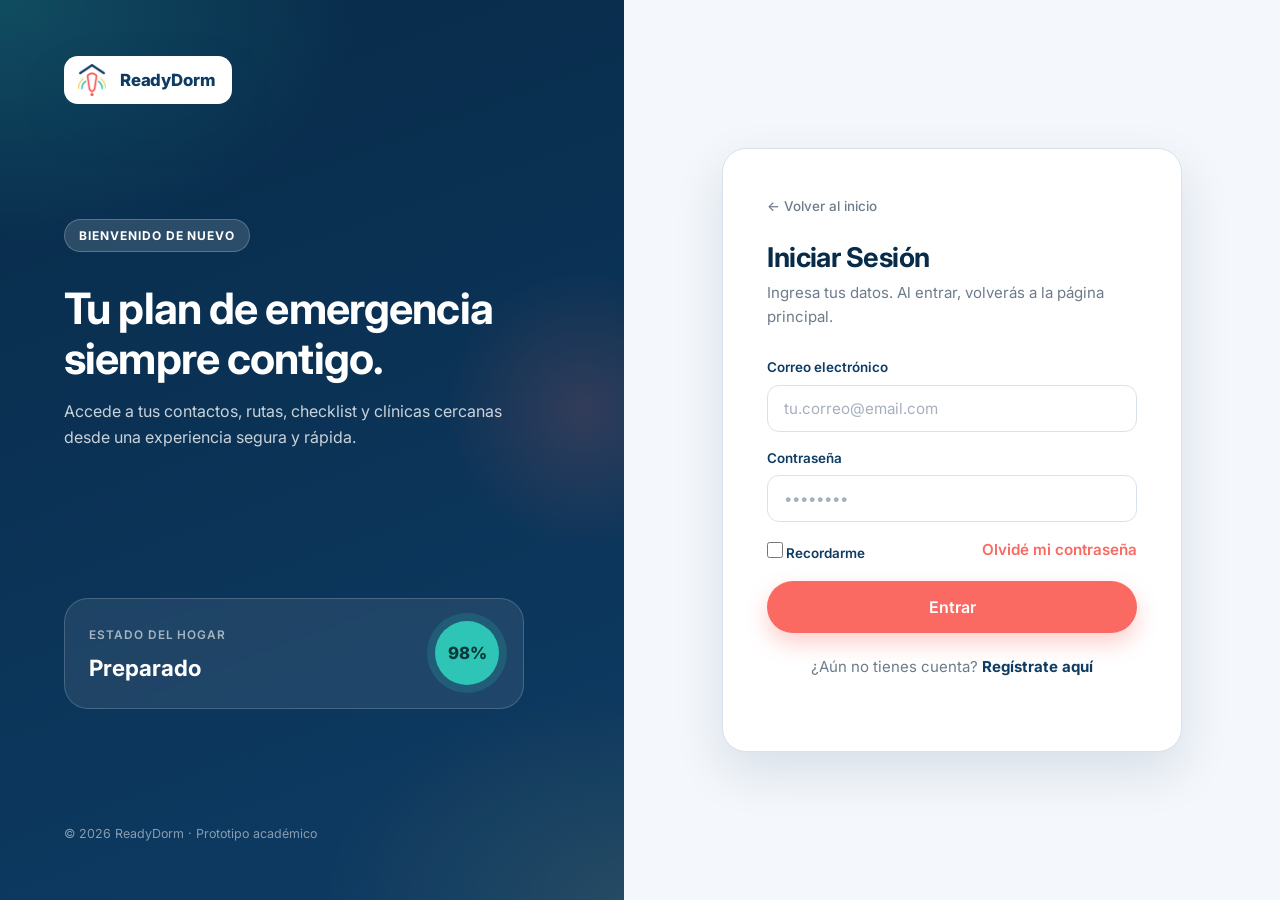
==== public/login.html @ 99611bbd "chore: align landing page with challenge structure" ====
<!DOCTYPE html>
<html lang="es">
<head>
  <meta charset="UTF-8" />
  <meta name="viewport" content="width=device-width, initial-scale=1.0" />
  <title>Iniciar Sesión | ReadyDorm</title>
  <link rel="preconnect" href="https://fonts.googleapis.com">
  <link rel="preconnect" href="https://fonts.gstatic.com" crossorigin>
  <link href="https://fonts.googleapis.com/css2?family=Inter:wght@400;500;600;700;800;900&display=swap" rel="stylesheet">
  <link rel="icon" href="favicon.ico" type="image/x-icon" />
  <link rel="stylesheet" href="assets/styles/styles.css" />
  <script defer src="assets/scripts/main.js"></script>
</head>
<body class="auth-body">

  <main class="auth-layout">

    <!-- ============ COLUMNA IZQUIERDA (visual) ============ -->
    <section class="auth-visual">
      <a class="brand auth-brand" href="index.html#inicio" aria-label="Volver a ReadyDorm">
        <img src="assets/images/readydorm-icon.png" alt="ReadyDorm" class="brand-icon" />
        <span class="brand-name">ReadyDorm</span>
      </a>

      <div class="auth-message">
        <span class="section-kicker light">Bienvenido de nuevo</span>
        <h1>Tu plan de emergencia siempre contigo.</h1>
        <p>Accede a tus contactos, rutas, checklist y clínicas cercanas desde una experiencia segura y rápida.</p>
      </div>

      <div class="auth-status-card">
        <div>
          <small>Estado del hogar</small>
          <strong>Preparado</strong>
        </div>
        <span>98%</span>
      </div>

      <p class="auth-footer-meta">© 2026 ReadyDorm · Prototipo académico</p>
    </section>

    <!-- ============ COLUMNA DERECHA (formulario) ============ -->
    <section class="auth-form-panel">
      <div class="auth-form-card">
        <a href="index.html#inicio" class="back-link">← Volver al inicio</a>
        <h2>Iniciar Sesión</h2>
        <p>Ingresa tus datos. Al entrar, volverás a la página principal.</p>

        <form class="auth-form" id="loginForm">
          <label>
            Correo electrónico
            <input type="email" placeholder="tu.correo@email.com" required>
          </label>
          <label>
            Contraseña
            <input type="password" placeholder="••••••••" required>
          </label>
          <div class="form-row">
            <label class="check-label"><input type="checkbox"> Recordarme</label>
            <a href="#" class="text-link">Olvidé mi contraseña</a>
          </div>
          <button type="submit" class="btn btn-primary btn-full btn-large">Entrar</button>
        </form>

        <p class="auth-switch">¿Aún no tienes cuenta? <a href="registro.html">Regístrate aquí</a></p>
      </div>
    </section>

  </main>

</body>
</html>
---- public/assets/styles/styles.css ----
/* ============================================================
   READYDORM — STYLE.CSS
   Sistema de diseño SafetyTech residencial
   ============================================================ */

/* -----------------------------
   1. VARIABLES Y TOKENS
   ----------------------------- */
:root {
  /* Paleta principal */
  --primary: #0E3B64;
  --primary-dark: #0A3254;
  --primary-deep: #082B49;
  --alert: #FA6A63;
  --alert-dark: #E95A55;
  --support: #2EC5B6;
  --support-soft: #DDF7F3;
  --accent: #F4D45B;
  --accent-soft: #FDF3C8;

  /* Superficies */
  --surface: #FFFFFF;
  --surface-alt: #F4F7FB;
  --surface-soft: #EEF3F8;
  --text: #18324A;
  --muted: #6D7B8A;
  --border: #D9E2EC;
  --shadow: rgba(14, 59, 100, 0.08);

  /* Layout */
  --radius-sm: 10px;
  --radius-md: 16px;
  --radius-lg: 24px;
  --radius-xl: 32px;
  --container: 1200px;
  --shadow-soft: 0 12px 30px rgba(14, 59, 100, 0.08);
  --shadow-md: 0 20px 50px rgba(14, 59, 100, 0.12);
  --shadow-lg: 0 30px 70px rgba(14, 59, 100, 0.18);
  --transition: 0.25s ease;
}

/* -----------------------------
   2. RESET Y BASE
   ----------------------------- */
*, *::before, *::after { box-sizing: border-box; }
* { margin: 0; padding: 0; }

html {
  scroll-behavior: smooth;
  scroll-padding-top: 90px;
}

body {
  font-family: "Inter", system-ui, -apple-system, "Segoe UI", Arial, sans-serif;
  color: var(--text);
  background: var(--surface);
  line-height: 1.6;
  -webkit-font-smoothing: antialiased;
}

img { max-width: 100%; display: block; }
a { text-decoration: none; color: inherit; }
button, input, select, textarea { font-family: inherit; }
ul { list-style: none; }

.container {
  width: min(100% - 40px, var(--container));
  margin-inline: auto;
}

.section {
  padding: 100px 0;
  position: relative;
}

/* -----------------------------
   3. TIPOGRAFÍA
   ----------------------------- */
h1, h2, h3, h4 {
  color: var(--primary-deep);
  font-weight: 700;
  letter-spacing: -0.02em;
  line-height: 1.15;
}

h1 { font-size: clamp(2.2rem, 4.4vw, 3.6rem); }
h2 { font-size: clamp(1.8rem, 3.2vw, 2.7rem); }
h3 { font-size: 1.25rem; }
h4 { font-size: 1rem; }

p { color: var(--muted); }

/* -----------------------------
   4. COMPONENTES — BOTONES
   ----------------------------- */
.btn {
  display: inline-flex;
  align-items: center;
  justify-content: center;
  gap: 8px;
  padding: 13px 22px;
  border: none;
  border-radius: 999px;
  font-weight: 600;
  font-size: 0.95rem;
  cursor: pointer;
  transition: transform var(--transition), box-shadow var(--transition), background var(--transition);
  white-space: nowrap;
}
.btn:hover { transform: translateY(-2px); }

.btn-primary {
  background: var(--alert);
  color: #fff;
  box-shadow: 0 10px 22px rgba(250, 106, 99, 0.32);
}
.btn-primary:hover { background: var(--alert-dark); box-shadow: 0 14px 28px rgba(250, 106, 99, 0.38); }

.btn-dark {
  background: var(--primary);
  color: #fff;
  box-shadow: 0 10px 22px rgba(14, 59, 100, 0.18);
}
.btn-dark:hover { background: var(--primary-dark); }

.btn-ghost {
  background: transparent;
  color: var(--primary);
  border: 1.5px solid var(--border);
}
.btn-ghost:hover { background: var(--surface-soft); border-color: var(--primary); }

.btn-soft {
  background: var(--surface-soft);
  color: var(--primary);
}
.btn-soft:hover { background: #E3EBF3; }

.btn-glass {
  background: rgba(255,255,255,0.08);
  color: #fff;
  border: 1px solid rgba(255,255,255,0.22);
}
.btn-glass:hover { background: rgba(255,255,255,0.16); }

.btn-large { padding: 16px 28px; font-size: 1rem; }
.btn-sm { padding: 10px 16px; font-size: 0.88rem; }
.btn-full { width: 100%; }

.text-link {
  color: var(--alert);
  font-weight: 600;
  font-size: 0.95rem;
  display: inline-flex;
  align-items: center;
  gap: 4px;
  transition: color var(--transition);
}
.text-link:hover { color: var(--alert-dark); }

/* -----------------------------
   5. PILLS / KICKERS / LABELS
   ----------------------------- */
.pill {
  display: inline-flex;
  align-items: center;
  gap: 8px;
  padding: 6px 14px;
  border-radius: 999px;
  font-size: 0.75rem;
  font-weight: 700;
  letter-spacing: 0.06em;
  text-transform: uppercase;
}
.pill-primary { background: var(--surface-soft); color: var(--primary); }
.pill-alert { background: #FFE4E2; color: var(--alert-dark); }
.pill-support { background: var(--support-soft); color: #128B7F; }
.pill-accent { background: var(--accent-soft); color: #8C6A12; }
.pill-light { background: rgba(255,255,255,0.14); color: #fff; border: 1px solid rgba(255,255,255,0.22); }

.section-kicker {
  display: inline-block;
  padding: 6px 14px;
  border-radius: 999px;
  background: var(--surface-soft);
  color: var(--primary);
  font-size: 0.75rem;
  font-weight: 700;
  letter-spacing: 0.08em;
  text-transform: uppercase;
  margin-bottom: 16px;
}
.section-kicker.light {
  background: rgba(255,255,255,0.14);
  color: #fff;
  border: 1px solid rgba(255,255,255,0.22);
}

.eyebrow {
  display: inline-flex;
  align-items: center;
  gap: 10px;
  padding: 8px 16px;
  border-radius: 999px;
  background: var(--support-soft);
  color: #128B7F;
  font-size: 0.82rem;
  font-weight: 600;
  margin-bottom: 22px;
}
.pulse-dot {
  width: 8px; height: 8px;
  background: var(--support);
  border-radius: 50%;
  position: relative;
}
.pulse-dot::after {
  content: "";
  position: absolute;
  inset: -4px;
  border-radius: 50%;
  border: 2px solid var(--support);
  animation: pulse 1.6s ease-out infinite;
}
@keyframes pulse {
  0% { transform: scale(0.8); opacity: 1; }
  100% { transform: scale(1.8); opacity: 0; }
}

/* -----------------------------
   6. HEADER Y NAV
   ----------------------------- */
.site-header {
  position: sticky;
  top: 0;
  z-index: 1000;
  background: rgba(255, 255, 255, 0.92);
  backdrop-filter: blur(16px);
  -webkit-backdrop-filter: blur(16px);
  border-bottom: 1px solid var(--border);
}

.navbar {
  height: 78px;
  display: flex;
  align-items: center;
  justify-content: space-between;
  gap: 20px;
}

.brand {
  display: inline-flex;
  align-items: center;
  gap: 12px;
  flex-shrink: 0;
}
.brand-icon {
  width: 38px;
  height: 38px;
  object-fit: contain;
}
.brand-name {
  font-size: 1.15rem;
  font-weight: 800;
  color: var(--primary);
  letter-spacing: -0.01em;
}

.nav-menu {
  display: flex;
  align-items: center;
  gap: 2px;
  margin-left: auto;
  margin-right: 16px;
}

.nav-link, .dropdown-button {
  background: transparent;
  border: none;
  color: var(--text);
  font-size: 0.94rem;
  font-weight: 500;
  padding: 10px 12px;
  border-radius: 12px;
  cursor: pointer;
  transition: var(--transition);
  display: inline-flex;
  align-items: center;
  gap: 6px;
}
.nav-link:hover,
.dropdown-button:hover,
.nav-link.active {
  background: var(--surface-soft);
  color: var(--primary);
}

.dropdown { position: relative; }
.chevron {
  display: inline-block;
  font-size: 0.85rem;
  transition: transform var(--transition);
  margin-top: 2px;
}
.dropdown.open .chevron { transform: rotate(180deg); }

.dropdown-menu {
  position: absolute;
  top: calc(100% + 10px);
  left: 0;
  min-width: 220px;
  padding: 10px;
  background: #fff;
  border: 1px solid var(--border);
  border-radius: var(--radius-md);
  box-shadow: var(--shadow-md);
  opacity: 0;
  visibility: hidden;
  transform: translateY(8px);
  transition: var(--transition);
}
#modulesDropdown .dropdown-menu {
  right: 0;
  left: auto;
  min-width: 240px;
}
.dropdown.open .dropdown-menu {
  opacity: 1;
  visibility: visible;
  transform: translateY(0);
}
.dropdown-menu a {
  display: block;
  padding: 10px 14px;
  border-radius: 10px;
  color: var(--text);
  font-weight: 500;
  font-size: 0.92rem;
  transition: var(--transition);
}
.dropdown-menu a:hover {
  background: #FFF1F0;
  color: var(--alert);
}

.nav-actions {
  display: flex;
  align-items: center;
  gap: 8px;
}

.nav-toggle {
  display: none;
  background: none;
  border: none;
  width: 40px; height: 40px;
  flex-direction: column;
  justify-content: center;
  align-items: center;
  gap: 5px;
  cursor: pointer;
}
.nav-toggle span {
  display: block;
  width: 22px;
  height: 2px;
  background: var(--primary);
  border-radius: 2px;
  transition: var(--transition);
}

/* -----------------------------
   7. HERO
   ----------------------------- */
.hero {
  padding: 90px 0 110px;
  position: relative;
  overflow: hidden;
  background:
    radial-gradient(800px 460px at -10% -10%, rgba(46, 197, 182, 0.10), transparent 60%),
    radial-gradient(900px 500px at 110% 0%, rgba(250, 106, 99, 0.08), transparent 60%),
    #fff;
}
.hero-glow {
  position: absolute;
  border-radius: 50%;
  filter: blur(80px);
  opacity: 0.5;
  z-index: 0;
  pointer-events: none;
}
.hero-glow-one {
  width: 360px; height: 360px;
  background: var(--support);
  top: -120px; left: -100px;
  opacity: 0.18;
}
.hero-glow-two {
  width: 420px; height: 420px;
  background: var(--alert);
  bottom: -160px; right: -120px;
  opacity: 0.14;
}

.hero-grid {
  display: grid;
  grid-template-columns: 1.05fr 1fr;
  gap: 60px;
  align-items: center;
  position: relative;
  z-index: 1;
}

.hero-copy h1 {
  margin-bottom: 22px;
  color: var(--primary-deep);
}
.hero-copy h1 .accent { color: var(--alert); }

.hero-description {
  font-size: 1.05rem;
  color: var(--muted);
  max-width: 540px;
  margin-bottom: 32px;
}

.hero-buttons {
  display: flex;
  gap: 12px;
  flex-wrap: wrap;
  margin-bottom: 32px;
}

.trust-row {
  display: flex;
  flex-wrap: wrap;
  gap: 20px;
  font-size: 0.88rem;
  color: var(--muted);
  font-weight: 500;
}
.trust-row span { display: inline-flex; align-items: center; gap: 6px; }

/* Visual del producto */
.hero-visual {
  position: relative;
  background: linear-gradient(160deg, #F8FBFF 0%, #EAF1F9 100%);
  border-radius: var(--radius-xl);
  padding: 32px;
  border: 1px solid var(--border);
  box-shadow: var(--shadow-lg);
}

.app-preview-card {
  background: #fff;
  border-radius: var(--radius-md);
  padding: 22px;
  border: 1px solid var(--border);
  margin-bottom: 14px;
  box-shadow: 0 4px 16px rgba(14, 59, 100, 0.06);
}
.preview-top {
  display: flex;
  align-items: center;
  gap: 10px;
  margin-bottom: 16px;
  font-size: 0.92rem;
}
.preview-top strong { color: var(--primary); flex: 1; }
.preview-top small {
  background: var(--support-soft);
  color: #128B7F;
  padding: 4px 10px;
  border-radius: 999px;
  font-weight: 700;
  font-size: 0.72rem;
  text-transform: uppercase;
  letter-spacing: 0.04em;
}
.live-dot {
  width: 9px; height: 9px;
  background: var(--support);
  border-radius: 50%;
  box-shadow: 0 0 0 4px var(--support-soft);
}

.preview-alert {
  background: var(--surface-alt);
  border-radius: var(--radius-sm);
  padding: 14px 16px;
  display: flex;
  gap: 12px;
  align-items: center;
  margin-bottom: 16px;
}
.preview-alert > span:first-child {
  width: 36px; height: 36px;
  background: var(--alert);
  color: #fff;
  border-radius: 10px;
  display: grid;
  place-items: center;
  font-weight: 800;
  flex-shrink: 0;
}
.preview-alert strong { color: var(--primary); display: block; font-size: 0.92rem; }
.preview-alert p { font-size: 0.82rem; margin-top: 2px; }

.preview-progress {
  height: 6px;
  background: var(--surface-alt);
  border-radius: 999px;
  overflow: hidden;
  margin: 14px 0 18px;
}
.preview-progress span {
  display: block;
  height: 100%;
  width: 78%;
  background: linear-gradient(90deg, var(--support), var(--primary));
  border-radius: 999px;
}

.preview-grid {
  display: grid;
  grid-template-columns: 1fr 1fr;
  gap: 12px;
  margin-bottom: 14px;
}
.preview-tile {
  background: #fff;
  border: 1px solid var(--border);
  border-radius: var(--radius-sm);
  padding: 14px;
}
.preview-tile small {
  font-size: 0.7rem;
  text-transform: uppercase;
  letter-spacing: 0.06em;
  color: var(--muted);
  font-weight: 700;
}
.preview-tile strong {
  display: block;
  font-size: 1.15rem;
  font-weight: 700;
  color: var(--primary);
  margin: 4px 0 2px;
}
.preview-tile p { font-size: 0.78rem; }

.preview-actions {
  display: grid;
  grid-template-columns: 1fr 1fr;
  gap: 10px;
}
.preview-actions button {
  padding: 11px 14px;
  border-radius: 10px;
  border: none;
  font-weight: 600;
  font-size: 0.86rem;
  cursor: pointer;
  transition: var(--transition);
}
.preview-actions button:first-child {
  background: var(--alert);
  color: #fff;
}
.preview-actions button:first-child:hover { background: var(--alert-dark); }
.preview-actions button:last-child {
  background: var(--primary);
  color: #fff;
}
.preview-actions button:last-child:hover { background: var(--primary-dark); }

.preview-chips {
  display: flex;
  flex-wrap: wrap;
  gap: 6px;
  margin-top: 14px;
}
.preview-chips span {
  background: #fff;
  border: 1px solid var(--border);
  padding: 5px 10px;
  border-radius: 999px;
  font-size: 0.72rem;
  font-weight: 500;
  color: var(--text);
}
.preview-chips .ok { background: var(--support-soft); border-color: #B5EBE3; color: #128B7F; }
.preview-chips .warn { background: #FFE4E2; border-color: #FFC8C5; color: var(--alert-dark); }

/* Tarjeta flotante */
.float-card {
  position: absolute;
  background: #fff;
  padding: 12px 16px;
  border-radius: var(--radius-md);
  border: 1px solid var(--border);
  box-shadow: var(--shadow-md);
  display: flex;
  align-items: center;
  gap: 10px;
  font-size: 0.84rem;
  font-weight: 500;
  z-index: 2;
}
.float-card .dot { width: 10px; height: 10px; border-radius: 50%; }
.float-card.fc-1 { top: 14%; left: -22px; }
.float-card.fc-1 .dot { background: var(--support); box-shadow: 0 0 0 4px var(--support-soft); }
.float-card.fc-2 { bottom: 12%; right: -18px; }
.float-card.fc-2 .dot { background: var(--alert); box-shadow: 0 0 0 4px #FFE4E2; }

/* -----------------------------
   8. FRANJA DE EMERGENCIAS
   ----------------------------- */
.emergency-strip {
  background: var(--alert);
  color: #fff;
  padding: 22px 0;
  position: relative;
  overflow: hidden;
}
.emergency-strip::before {
  content: "";
  position: absolute;
  inset: 0;
  background: radial-gradient(400px 200px at 0% 50%, rgba(255,255,255,0.12), transparent 60%);
  pointer-events: none;
}
.emergency-strip-grid {
  display: grid;
  grid-template-columns: auto repeat(4, 1fr);
  gap: 14px;
  align-items: center;
  position: relative;
}
.es-title {
  font-size: 0.84rem;
  font-weight: 700;
  letter-spacing: 0.06em;
  text-transform: uppercase;
  display: flex;
  align-items: center;
  gap: 10px;
}
.es-title::before {
  content: "";
  width: 10px; height: 10px;
  background: #fff;
  border-radius: 50%;
  box-shadow: 0 0 0 4px rgba(255,255,255,0.25);
}
.em-pill {
  background: rgba(255,255,255,0.14);
  border: 1px solid rgba(255,255,255,0.28);
  border-radius: 999px;
  padding: 11px 18px;
  display: flex;
  align-items: center;
  justify-content: space-between;
  gap: 10px;
  font-weight: 600;
  font-size: 0.88rem;
}
.em-pill strong {
  font-size: 1.1rem;
  font-weight: 800;
  letter-spacing: 0.02em;
}
.em-call {
  cursor: pointer;
  transition: transform var(--transition), background var(--transition);
}
.em-call:hover {
  transform: translateY(-2px);
  background: rgba(255,255,255,0.22);
}

/* -----------------------------
   9. ABOUT / NOSOTROS
   ----------------------------- */
.split-grid {
  display: grid;
  grid-template-columns: 1fr 1.05fr;
  gap: 64px;
  align-items: start;
}
.section-copy h2 { margin-bottom: 18px; }
.section-copy p { margin-bottom: 14px; font-size: 1rem; }
.about-actions {
  display: flex;
  align-items: center;
  gap: 18px;
  margin-top: 26px;
  flex-wrap: wrap;
}

.about-cards { display: grid; gap: 18px; }
.metric-card {
  background: #fff;
  border: 1px solid var(--border);
  border-radius: var(--radius-lg);
  padding: 28px 30px;
  display: grid;
  grid-template-columns: 56px 1fr;
  gap: 20px;
  box-shadow: var(--shadow-soft);
  align-items: start;
  transition: transform var(--transition), box-shadow var(--transition);
}
.metric-card:hover { transform: translateY(-4px); box-shadow: var(--shadow-md); }
.metric-card > span {
  width: 56px; height: 56px;
  border-radius: var(--radius-md);
  background: var(--surface-soft);
  color: var(--primary);
  display: grid;
  place-items: center;
  font-weight: 700;
  font-size: 1.05rem;
}
.metric-card h3 { font-size: 1.15rem; margin-bottom: 6px; color: var(--primary); }
.metric-card p { font-size: 0.92rem; }

.metric-card.highlighted {
  background: var(--primary);
  border-color: transparent;
  transform: translateX(28px);
  color: #fff;
}
.metric-card.highlighted:hover { transform: translateX(28px) translateY(-4px); }
.metric-card.highlighted h3, .metric-card.highlighted p { color: #fff; }
.metric-card.highlighted p { color: rgba(255,255,255,0.78); }
.metric-card.highlighted > span { background: rgba(255,255,255,0.12); color: #fff; }

/* -----------------------------
   10. PROTOCOLOS / EMERGENCY DETAIL
   ----------------------------- */
.emergency-detail.soft-blue { background: var(--surface-alt); }
.emergency-detail.soft-yellow { background: #FBF7EE; }
.emergency-detail.soft-coral { background: #FFF7F6; }
.emergency-detail.soft-teal { background: #F1FBF9; }

.detail-title {
  max-width: 720px;
  margin-bottom: 48px;
}
.detail-title h2 { margin: 14px 0 10px; }
.detail-title p { font-size: 1rem; }

.danger-label {
  display: inline-block;
  padding: 6px 14px;
  border-radius: 999px;
  font-size: 0.74rem;
  font-weight: 700;
  letter-spacing: 0.08em;
  text-transform: uppercase;
}
.danger-label.navy-label { background: var(--surface-soft); color: var(--primary); }
.danger-label.coral-label { background: #FFE4E2; color: var(--alert-dark); }
.danger-label.yellow-label { background: var(--accent-soft); color: #8C6A12; }
.danger-label.teal-label { background: var(--support-soft); color: #128B7F; }

.detail-grid {
  display: grid;
  gap: 22px;
}
.detail-grid.three-cols { grid-template-columns: repeat(3, 1fr); }
.detail-grid.two-cols { grid-template-columns: repeat(2, 1fr); }

.info-card {
  background: #fff;
  border: 1px solid var(--border);
  border-radius: var(--radius-lg);
  padding: 30px;
  box-shadow: var(--shadow-soft);
  display: flex;
  flex-direction: column;
  gap: 14px;
  transition: transform var(--transition), box-shadow var(--transition);
}
.info-card:hover { transform: translateY(-4px); box-shadow: var(--shadow-md); }

.info-icon {
  display: inline-block;
  width: max-content;
  padding: 5px 12px;
  border-radius: 999px;
  background: var(--surface-soft);
  color: var(--primary);
  font-size: 0.72rem;
  font-weight: 700;
  letter-spacing: 0.08em;
  text-transform: uppercase;
}
.info-card h3 { color: var(--primary-deep); }

.info-card ul {
  display: grid;
  gap: 10px;
  margin-top: 4px;
}
.info-card ul li {
  display: grid;
  grid-template-columns: 22px 1fr;
  gap: 10px;
  font-size: 0.94rem;
  color: var(--text);
  align-items: start;
}
.info-card ul li::before {
  content: "";
  width: 18px; height: 18px;
  border-radius: 6px;
  background: var(--support-soft);
  border: 1.5px solid var(--support);
  margin-top: 3px;
  position: relative;
}
.info-card ul li::after {
  content: "✓";
  position: absolute;
  margin-left: 4px;
  margin-top: 1px;
  color: var(--support);
  font-size: 0.72rem;
  font-weight: 800;
  display: none;
}

/* Variantes destacadas */
.info-card.accent-card { color: #fff; }
.info-card.accent-card h3 { color: #fff; }
.info-card.accent-card .info-icon {
  background: rgba(255,255,255,0.18);
  color: #fff;
}
.info-card.accent-card ul li { color: rgba(255,255,255,0.92); }
.info-card.accent-card ul li::before {
  background: rgba(255,255,255,0.18);
  border-color: rgba(255,255,255,0.55);
}

.info-card.coral-card {
  background: linear-gradient(165deg, var(--alert) 0%, var(--alert-dark) 100%);
  border-color: transparent;
  box-shadow: 0 18px 40px rgba(250, 106, 99, 0.30);
}
.info-card.fire-card {
  background: linear-gradient(165deg, #FF7B5C 0%, var(--alert-dark) 100%);
  border-color: transparent;
  box-shadow: 0 18px 40px rgba(250, 106, 99, 0.30);
}
.info-card.teal-card {
  background: linear-gradient(165deg, var(--support) 0%, #1FA395 100%);
  border-color: transparent;
  box-shadow: 0 18px 40px rgba(46, 197, 182, 0.28);
}
.info-card.water-card {
  background: linear-gradient(165deg, var(--primary) 0%, var(--primary-dark) 100%);
  border-color: transparent;
  box-shadow: 0 18px 40px rgba(14, 59, 100, 0.26);
}
.info-card.light-card {
  background: linear-gradient(165deg, #F4D45B 0%, #E0BC3B 100%);
  border-color: transparent;
  color: #5A4811;
  box-shadow: 0 18px 40px rgba(244, 212, 91, 0.36);
}
.info-card.light-card h3 { color: #4A3B0B; }
.info-card.light-card ul li { color: #5A4811; }
.info-card.light-card ul li::before { background: rgba(255,255,255,0.5); border-color: #C29F1B; }
.info-card.light-card .info-icon { background: rgba(255,255,255,0.42); color: #5A4811; }

.info-card.warning-card {
  background: var(--accent-soft);
  border-color: #F0DA9A;
}
.info-card.warning-card .info-icon { background: var(--accent); color: #5A4811; }
.info-card.warning-card ul li::before { background: var(--accent-soft); border-color: var(--accent); }

.info-card.wide-card { padding: 36px; }

/* -----------------------------
   11. MOCHILA DE EMERGENCIA
   ----------------------------- */
.backpack-section {
  padding: 100px 0;
}
.backpack-card {
  background:
    radial-gradient(700px 400px at 90% 0%, rgba(46, 197, 182, 0.18), transparent 60%),
    linear-gradient(180deg, var(--primary-deep), var(--primary));
  color: #fff;
  border-radius: var(--radius-xl);
  padding: 64px;
  display: grid;
  grid-template-columns: 1fr 1.4fr;
  gap: 56px;
  align-items: center;
  position: relative;
  overflow: hidden;
}
.backpack-card::before {
  content: "";
  position: absolute;
  width: 280px; height: 280px;
  border-radius: 50%;
  background: radial-gradient(circle, rgba(244, 212, 91, 0.18), transparent 70%);
  top: -100px; right: -80px;
}
.backpack-copy { position: relative; z-index: 1; }
.backpack-copy h2 { color: #fff; margin-bottom: 14px; }
.backpack-copy p { color: rgba(255,255,255,0.78); font-size: 1rem; }
.backpack-copy .btn-row { margin-top: 28px; display: flex; gap: 12px; flex-wrap: wrap; }

.backpack-grid {
  display: grid;
  grid-template-columns: repeat(3, 1fr);
  gap: 12px;
  position: relative;
  z-index: 1;
}
.backpack-grid span {
  background: rgba(255,255,255,0.06);
  border: 1px solid rgba(255,255,255,0.16);
  border-radius: var(--radius-md);
  padding: 16px 18px;
  font-size: 0.9rem;
  font-weight: 500;
  color: #fff;
  display: flex;
  align-items: center;
  gap: 10px;
  backdrop-filter: blur(2px);
  transition: var(--transition);
}
.backpack-grid span:hover {
  background: rgba(255,255,255,0.12);
  border-color: rgba(46, 197, 182, 0.5);
  transform: translateY(-2px);
}
.backpack-grid span::before {
  content: "";
  width: 8px; height: 8px;
  border-radius: 50%;
  background: var(--support);
  box-shadow: 0 0 0 3px rgba(46, 197, 182, 0.22);
}

/* -----------------------------
   12. CLÍNICAS / MAPA INTERACTIVO SIMULADO
   ----------------------------- */
.clinics-section { background: var(--surface); }

.section-heading {
  max-width: 720px;
  margin-bottom: 48px;
}
.section-heading h2 { margin: 14px 0 10px; }
.section-heading p { font-size: 1rem; }

.map-layout {
  display: grid;
  grid-template-columns: minmax(0, 1.55fr) minmax(320px, 0.9fr);
  gap: 24px;
  align-items: stretch;
}

.map-panel,
.clinic-list-panel {
  background: rgba(255,255,255,0.94);
  border: 1px solid var(--border);
  border-radius: var(--radius-lg);
  box-shadow: var(--shadow-soft);
}

.map-panel {
  padding: 24px;
  display: flex;
  flex-direction: column;
  gap: 16px;
  overflow: hidden;
}

.map-toolbar {
  display: flex;
  align-items: flex-start;
  justify-content: space-between;
  gap: 16px;
  flex-wrap: wrap;
}
.map-toolbar strong {
  display: block;
  color: var(--primary);
  font-size: 1.05rem;
  margin-bottom: 4px;
}
.map-toolbar #locationStatus {
  font-size: 0.86rem;
  color: var(--muted);
}
.map-toolbar-actions {
  display: flex;
  gap: 10px;
  flex-wrap: wrap;
}

.mock-map {
  position: relative;
  height: 590px;
  border-radius: 22px;
  background:
    linear-gradient(180deg, #edf2f5 0%, #e9eff4 50%, #eef3f6 100%);
  overflow: hidden;
  border: 1px solid rgba(205,219,230,0.9);
  isolation: isolate;
  transition: transform 0.35s ease, box-shadow 0.35s ease;
  transform-origin: center center;
}
.mock-map::before {
  content: "";
  position: absolute;
  inset: 0;
  background-image:
    repeating-linear-gradient(0deg, rgba(255,255,255,0.22) 0 1px, transparent 1px 52px),
    repeating-linear-gradient(90deg, rgba(255,255,255,0.22) 0 1px, transparent 1px 52px),
    radial-gradient(circle at 18% 76%, rgba(46,197,182,0.11), transparent 19%),
    radial-gradient(circle at 76% 22%, rgba(250,106,99,0.08), transparent 21%);
  z-index: 0;
}
.mock-map::after {
  content: "";
  position: absolute;
  inset: 0;
  background: linear-gradient(180deg, rgba(255,255,255,0.22), rgba(255,255,255,0.06));
  z-index: 1;
  pointer-events: none;
}
.mock-map.zoom-in { transform: scale(1.015); box-shadow: inset 0 0 0 2px rgba(46,197,182,0.35); }
.mock-map.zoom-out { transform: scale(0.992); }

.map-scan {
  position: absolute;
  width: 210px;
  height: 210px;
  left: 6%;
  top: 69%;
  transform: translateY(-50%);
  border-radius: 50%;
  background: rgba(46,197,182,0.07);
  border: 1px dashed rgba(46,197,182,0.34);
  animation: softPulse 3s ease-in-out infinite;
  z-index: 1;
}

.map-area {
  position: absolute;
  font-size: 0.68rem;
  font-weight: 800;
  color: rgba(14,59,100,0.40);
  text-transform: uppercase;
  letter-spacing: 0.08em;
  z-index: 3;
}
.area-one { top: 10%; left: 7%; }
.area-two { top: 46%; left: 39%; }
.area-three { bottom: 14%; right: 9%; }
.area-four { bottom: 24%; left: 10%; color: rgba(18,139,127,0.54); }

.map-block {
  position: absolute;
  display: grid;
  place-items: center;
  min-width: 96px;
  height: 54px;
  padding: 0 14px;
  border-radius: 18px;
  background: rgba(255,255,255,0.70);
  border: 1px solid rgba(255,255,255,0.90);
  color: rgba(14,59,100,0.55);
  font-size: 0.72rem;
  font-weight: 800;
  box-shadow: 0 8px 22px rgba(14,59,100,0.07);
  z-index: 2;
}
.block-one { left: 9%; top: 18%; }
.block-two { right: 10%; top: 12%; }
.block-three { right: 9%; bottom: 20%; }
.block-four { left: 8%; bottom: 16%; }

.road {
  position: absolute;
  background: rgba(255,255,255,0.98);
  box-shadow: inset 0 0 0 1px rgba(14,59,100,0.06), 0 6px 16px rgba(14,59,100,0.05);
  z-index: 2;
  border-radius: 999px;
}
.road span {
  position: absolute;
  left: 12px;
  top: -22px;
  font-size: 0.60rem;
  font-weight: 800;
  color: rgba(14,59,100,0.40);
  background: rgba(255,255,255,0.82);
  padding: 2px 6px;
  border-radius: 999px;
  white-space: nowrap;
}
.road::after {
  content: "";
  position: absolute;
  inset: 50% 8px auto 8px;
  border-top: 2px dashed rgba(14,59,100,0.12);
  transform: translateY(-50%);
}
.road-v::after {
  inset: 8px auto 8px 50%;
  border-top: 0;
  border-left: 2px dashed rgba(14,59,100,0.12);
  transform: translateX(-50%);
}
.road-h { left: 0; right: 0; height: 22px; }
.road-v { top: 0; bottom: 0; width: 22px; }
.road-h1 { top: 14%; }
.road-h2 { top: 30%; }
.road-h3 { top: 46%; }
.road-h4 { top: 62%; }
.road-h5 { top: 78%; }
.road-v1 { left: 16%; }
.road-v2 { left: 32%; }
.road-v3 { left: 48%; }
.road-v4 { left: 64%; }
.road-v5 { left: 80%; }
.road-v span {
  transform: rotate(-90deg);
  left: -34px;
  top: 50%;
  transform-origin: left top;
}
.road-h4 span,
.road-h5 span,
.road-v4 span,
.road-v5 span { display: none; }

.map-route-svg {
  position: absolute;
  inset: 0;
  width: 100%;
  height: 100%;
  z-index: 4;
  pointer-events: none;
}
.route-trail {
  fill: none;
  stroke: rgba(14,59,100,0.13);
  stroke-width: 6;
  stroke-linecap: round;
  stroke-linejoin: round;
}
.active-route {
  fill: none;
  stroke: var(--alert);
  stroke-width: 4.6;
  stroke-linecap: round;
  stroke-linejoin: round;
  stroke-dasharray: 10 8;
  filter: drop-shadow(0 4px 8px rgba(250,106,99,0.24));
  animation: routeDash 1.3s linear infinite;
}

.map-control-stack {
  position: absolute;
  right: 18px;
  top: 18px;
  display: grid;
  gap: 8px;
  z-index: 8;
}
.map-control-stack button,
.map-compass {
  width: 40px;
  height: 40px;
  border: 0;
  border-radius: 12px;
  background: rgba(255,255,255,0.94);
  color: var(--primary);
  font-size: 1rem;
  font-weight: 900;
  box-shadow: 0 8px 18px rgba(14,59,100,0.12);
  cursor: pointer;
  transition: var(--transition);
}
.map-control-stack button:hover { transform: translateY(-2px); color: var(--alert); }
.map-compass {
  position: absolute;
  left: 18px;
  bottom: 18px;
  display: grid;
  place-items: center;
  cursor: default;
  z-index: 8;
}
.map-compass::before {
  content: "";
  position: absolute;
  top: 5px;
  border-left: 5px solid transparent;
  border-right: 5px solid transparent;
  border-bottom: 9px solid var(--alert);
}
.map-scale {
  position: absolute;
  left: 68px;
  bottom: 22px;
  display: flex;
  align-items: center;
  gap: 8px;
  font-size: 0.72rem;
  font-weight: 800;
  color: var(--primary);
  background: rgba(255,255,255,0.88);
  border-radius: 999px;
  padding: 6px 10px;
  z-index: 8;
}
.map-scale span {
  width: 54px;
  height: 4px;
  border-radius: 999px;
  background: var(--primary);
  display: inline-block;
}

.user-location {
  position: absolute;
  left: 14%;
  top: 62.5%;
  display: flex;
  align-items: center;
  gap: 8px;
  z-index: 7;
  font-size: 0.75rem;
  font-weight: 800;
  color: var(--alert-dark);
}
.user-location span {
  width: 18px;
  height: 18px;
  border-radius: 50%;
  background: var(--alert);
  border: 3px solid #fff;
  box-shadow: 0 4px 12px rgba(0,0,0,0.20);
  position: relative;
}
.user-location span::before {
  content: "";
  position: absolute;
  inset: 4px;
  border-radius: 50%;
  background: #fff;
  opacity: 0.85;
}
.user-location.detected span::after {
  content: "";
  position: absolute;
  inset: -12px;
  border-radius: 50%;
  border: 2px solid var(--alert);
  animation: pulse 1.5s ease-out infinite;
}
.user-location strong {
  background: rgba(255,255,255,0.94);
  padding: 5px 10px;
  border-radius: 10px;
  border: 1px solid var(--border);
  white-space: nowrap;
  box-shadow: 0 8px 18px rgba(14,59,100,0.08);
}

.clinic-pin {
  position: absolute;
  min-width: 44px;
  height: 44px;
  border-radius: 50%;
  background: var(--support);
  border: 3px solid #fff;
  box-shadow: 0 8px 18px rgba(0,0,0,0.20);
  cursor: pointer;
  display: grid;
  place-items: center;
  color: #fff;
  font-weight: 900;
  font-size: 1.1rem;
  z-index: 6;
  transition: var(--transition);
}
.clinic-pin span { line-height: 1; }
.clinic-pin small {
  position: absolute;
  left: 50%;
  top: calc(100% + 8px);
  transform: translateX(-50%);
  background: rgba(255,255,255,0.96);
  color: var(--primary);
  border: 1px solid var(--border);
  border-radius: 999px;
  padding: 2px 8px;
  font-size: 0.66rem;
  font-weight: 900;
  white-space: nowrap;
  box-shadow: 0 8px 16px rgba(14,59,100,0.08);
}
.clinic-pin:hover { transform: translateY(-4px) scale(1.08); }
.clinic-pin.active {
  background: var(--alert);
  transform: translateY(-4px) scale(1.16);
  box-shadow: 0 0 0 8px rgba(250,106,99,0.20), 0 10px 20px rgba(0,0,0,0.22);
}
.clinic-pin.is-hidden {
  opacity: 0.2;
  pointer-events: none;
  transform: scale(0.88);
}
.pin-one { left: 61%; top: 31%; }
.pin-two { left: 77%; top: 15%; background: var(--primary); }
.pin-three { left: 77%; top: 63%; background: var(--accent); color: #5A4811; }
.pin-four { left: 45%; top: 79%; }
.pin-five { left: 29%; top: 31%; background: var(--primary); }

.map-info-card {
  position: absolute;
  right: 18px;
  bottom: 18px;
  width: min(285px, calc(100% - 36px));
  padding: 18px;
  border-radius: 20px;
  background: rgba(255,255,255,0.95);
  border: 1px solid rgba(255,255,255,0.92);
  box-shadow: 0 18px 36px rgba(14,59,100,0.16);
  z-index: 8;
}
.map-info-tag {
  display: inline-flex;
  padding: 4px 9px;
  border-radius: 999px;
  background: #FFE4E2;
  color: var(--alert-dark);
  font-size: 0.68rem;
  font-weight: 900;
  text-transform: uppercase;
  letter-spacing: 0.06em;
  margin-bottom: 8px;
}
.map-info-card h3 { font-size: 0.98rem; color: var(--primary-deep); margin-bottom: 2px; }
.map-info-card p { font-size: 0.8rem; color: var(--muted); }
.map-info-metrics {
  display: grid;
  grid-template-columns: 1fr 1fr;
  gap: 8px;
  margin-top: 12px;
}
.map-info-metrics span {
  background: var(--surface-soft);
  border-radius: 12px;
  padding: 8px;
  font-size: 0.7rem;
  color: var(--muted);
}
.map-info-metrics strong {
  display: block;
  color: var(--primary);
  font-size: 0.92rem;
}

.map-status-row {
  display: grid;
  grid-template-columns: repeat(3, 1fr);
  gap: 10px;
}
.map-status-row span {
  background: var(--surface-soft);
  border: 1px solid var(--border);
  border-radius: 14px;
  padding: 10px 12px;
  color: var(--muted);
  font-size: 0.78rem;
}
.map-status-row strong {
  color: var(--primary);
  display: block;
  font-size: 0.84rem;
}
.map-note {
  font-size: 0.78rem;
  color: var(--muted);
  margin-top: 2px;
}

.clinic-list-panel {
  padding: 22px;
  display: flex;
  flex-direction: column;
  min-height: 100%;
}
.clinic-list-header {
  display: flex;
  align-items: center;
  justify-content: space-between;
  margin-bottom: 14px;
}
.clinic-list-header h3 { color: var(--primary); font-size: 1.05rem; }
.clinic-list-header span {
  background: var(--support-soft);
  color: #128B7F;
  font-size: 0.74rem;
  font-weight: 800;
  padding: 4px 10px;
  border-radius: 999px;
  text-transform: uppercase;
  letter-spacing: 0.06em;
}
.clinic-filters {
  display: flex;
  gap: 8px;
  flex-wrap: wrap;
  margin-bottom: 14px;
}
.map-filter {
  border: 1px solid var(--border);
  background: #fff;
  color: var(--primary);
  border-radius: 999px;
  padding: 7px 12px;
  font-size: 0.76rem;
  font-weight: 800;
  cursor: pointer;
  transition: var(--transition);
}
.map-filter:hover { border-color: var(--support); transform: translateY(-1px); }
.map-filter.active {
  background: var(--primary);
  color: #fff;
  border-color: var(--primary);
}

.clinic-list {
  display: flex;
  flex-direction: column;
  gap: 12px;
  max-height: 590px;
  overflow-y: auto;
  padding-right: 4px;
}
.clinic-list::-webkit-scrollbar { width: 6px; }
.clinic-list::-webkit-scrollbar-thumb { background: var(--border); border-radius: 999px; }

.clinic-card {
  border: 1px solid var(--border);
  border-radius: var(--radius-md);
  padding: 16px;
  cursor: pointer;
  transition: var(--transition);
  display: flex;
  flex-direction: column;
  gap: 6px;
  background: #fff;
}
.clinic-card:hover { border-color: var(--support); transform: translateX(2px); }
.clinic-card.active {
  border-color: var(--alert);
  background: #FFF7F6;
  box-shadow: 0 8px 18px rgba(250,106,99,0.12);
}
.clinic-card h4 { color: var(--primary-deep); font-size: 0.96rem; }
.clinic-card p { font-size: 0.84rem; color: var(--muted); }
.clinic-meta {
  display: flex;
  justify-content: space-between;
  align-items: center;
  gap: 8px;
  margin-top: 4px;
  font-size: 0.78rem;
  flex-wrap: wrap;
}
.meta-distance {
  background: var(--surface-soft);
  color: var(--primary);
  font-weight: 800;
  padding: 3px 10px;
  border-radius: 999px;
}
.clinic-card.active .meta-distance { background: #FFE4E2; color: var(--alert-dark); }
.meta-status {
  color: var(--support);
  font-weight: 800;
  text-transform: uppercase;
  letter-spacing: 0.04em;
  font-size: 0.7rem;
}
.meta-status.emergency { color: var(--alert-dark); }
.route-link {
  margin-top: 6px;
  font-size: 0.84rem;
  color: var(--alert);
  font-weight: 700;
}

@keyframes routeDash { to { stroke-dashoffset: -34; } }
@keyframes softPulse {
  0%, 100% { transform: scale(0.96); opacity: 0.45; }
  50% { transform: scale(1.08); opacity: 0.75; }
}
@keyframes mapSweep { to { transform: rotate(360deg); } }

/* -----------------------------
   13. CTA FINAL
   ----------------------------- */
.cta-section { padding: 60px 0 100px; }
.cta-card {
  background:
    radial-gradient(500px 300px at 100% 0%, rgba(46, 197, 182, 0.22), transparent 60%),
    linear-gradient(135deg, var(--primary-deep), #0d4a4f);
  color: #fff;
  border-radius: var(--radius-xl);
  padding: 64px;
  display: grid;
  grid-template-columns: 1.2fr 1fr;
  gap: 48px;
  align-items: center;
  position: relative;
  overflow: hidden;
}
.cta-card::after {
  content: "";
  position: absolute;
  width: 320px; height: 320px;
  border-radius: 50%;
  background: radial-gradient(circle, rgba(250, 106, 99, 0.18), transparent 70%);
  bottom: -120px; left: -80px;
}
.cta-card > div { position: relative; z-index: 1; }
.cta-card h2 { color: #fff; margin-bottom: 14px; }
.cta-card p { color: rgba(255,255,255,0.78); }
.cta-card .btn-large { position: relative; z-index: 1; justify-self: end; align-self: center; }

/* -----------------------------
   14. FOOTER
   ----------------------------- */
.footer {
  background: var(--primary-deep);
  color: rgba(255,255,255,0.78);
  padding: 64px 0 28px;
}
.footer-grid {
  display: grid;
  grid-template-columns: 1.4fr repeat(3, 1fr);
  gap: 48px;
  margin-bottom: 40px;
}
.footer-brand { display: flex; flex-direction: column; gap: 16px; }
.footer-logo-img { width: 130px; height: auto; filter: brightness(0) invert(1); opacity: 0.95; }
.footer-brand p { color: rgba(255,255,255,0.65); font-size: 0.92rem; max-width: 320px; }

.footer-grid h4 {
  color: #fff;
  font-size: 0.82rem;
  letter-spacing: 0.08em;
  text-transform: uppercase;
  margin-bottom: 18px;
}
.footer-grid a, .footer-grid p {
  display: block;
  color: rgba(255,255,255,0.7);
  font-size: 0.92rem;
  margin-bottom: 10px;
  transition: var(--transition);
}
.footer-grid a:hover { color: var(--support); }

.footer-bottom {
  border-top: 1px solid rgba(255,255,255,0.1);
  padding-top: 22px;
  display: flex;
  justify-content: space-between;
  align-items: center;
  font-size: 0.84rem;
  flex-wrap: wrap;
  gap: 12px;
  color: rgba(255,255,255,0.55);
}

/* -----------------------------
   15. AUTH (LOGIN / REGISTRO)
   ----------------------------- */
.auth-body { background: var(--surface-alt); min-height: 100vh; }

.auth-layout {
  display: grid;
  grid-template-columns: 1fr 1.05fr;
  min-height: 100vh;
}

.auth-visual {
  background:
    radial-gradient(600px 400px at 0% 0%, rgba(46,197,182,0.22), transparent 60%),
    radial-gradient(500px 350px at 100% 100%, rgba(244,212,91,0.10), transparent 60%),
    linear-gradient(160deg, var(--primary-deep), var(--primary));
  color: #fff;
  padding: 56px 64px;
  display: flex;
  flex-direction: column;
  justify-content: space-between;
  position: relative;
  overflow: hidden;
}
.auth-visual::before {
  content: "";
  position: absolute;
  width: 280px; height: 280px;
  border-radius: 50%;
  background: radial-gradient(circle, rgba(250,106,99,0.16), transparent 70%);
  top: 30%; right: -100px;
}
.auth-brand {
  background: #fff;
  padding: 8px 16px 8px 12px;
  border-radius: 14px;
  width: max-content;
  box-shadow: var(--shadow-md);
  z-index: 1;
}
.auth-brand .brand-icon { width: 32px; height: 32px; }
.auth-brand .brand-name { color: var(--primary); font-size: 1.05rem; }

.auth-message { position: relative; z-index: 1; max-width: 460px; }
.auth-message h1 {
  color: #fff;
  margin: 16px 0 16px;
  font-size: clamp(2rem, 3.4vw, 2.7rem);
}
.auth-message p { color: rgba(255,255,255,0.78); font-size: 1rem; }

.auth-status-card {
  margin-top: 32px;
  background: rgba(255,255,255,0.08);
  border: 1px solid rgba(255,255,255,0.18);
  border-radius: var(--radius-lg);
  padding: 22px 24px;
  display: flex;
  align-items: center;
  justify-content: space-between;
  gap: 18px;
  backdrop-filter: blur(4px);
  position: relative;
  z-index: 1;
  max-width: 460px;
}
.auth-status-card small {
  font-size: 0.74rem;
  text-transform: uppercase;
  letter-spacing: 0.08em;
  color: rgba(255,255,255,0.6);
  font-weight: 600;
}
.auth-status-card strong {
  display: block;
  font-size: 1.4rem;
  font-weight: 700;
  color: #fff;
  margin-top: 4px;
}
.auth-status-card > span {
  width: 64px; height: 64px;
  border-radius: 50%;
  background: var(--support);
  color: #08383A;
  display: grid;
  place-items: center;
  font-weight: 800;
  font-size: 1.05rem;
  box-shadow: 0 0 0 8px rgba(46,197,182,0.18);
}

.register-benefits {
  margin-top: 28px;
  display: grid;
  gap: 12px;
  position: relative;
  z-index: 1;
  max-width: 460px;
}
.register-benefits span {
  display: flex;
  align-items: center;
  gap: 12px;
  font-size: 0.94rem;
  color: rgba(255,255,255,0.88);
}
.register-benefits span::before {
  content: "✓";
  width: 22px; height: 22px;
  background: var(--support);
  color: #08383A;
  border-radius: 50%;
  display: grid;
  place-items: center;
  font-weight: 800;
  font-size: 0.78rem;
  flex-shrink: 0;
}

.auth-footer-meta {
  font-size: 0.78rem;
  color: rgba(255,255,255,0.5);
  position: relative;
  z-index: 1;
}

.auth-form-panel {
  background: var(--surface-alt);
  display: flex;
  align-items: center;
  justify-content: center;
  padding: 56px;
}
.auth-form-card {
  background: #fff;
  border: 1px solid var(--border);
  border-radius: var(--radius-lg);
  padding: 44px;
  width: 100%;
  max-width: 460px;
  box-shadow: var(--shadow-md);
}
.register-card { max-width: 500px; }

.back-link {
  display: inline-flex;
  align-items: center;
  gap: 6px;
  color: var(--muted);
  font-size: 0.84rem;
  font-weight: 500;
  margin-bottom: 24px;
  transition: var(--transition);
}
.back-link:hover { color: var(--primary); }

.auth-form-card h2 {
  font-size: 1.7rem;
  margin-bottom: 8px;
  color: var(--primary-deep);
}
.auth-form-card > p {
  color: var(--muted);
  font-size: 0.94rem;
  margin-bottom: 28px;
}

.auth-form { display: grid; gap: 16px; }
.auth-form label {
  display: block;
  font-size: 0.84rem;
  font-weight: 600;
  color: var(--primary);
}
.auth-form input,
.auth-form select {
  width: 100%;
  margin-top: 6px;
  padding: 13px 16px;
  background: #fff;
  border: 1.5px solid var(--border);
  border-radius: 12px;
  font-size: 0.95rem;
  color: var(--text);
  transition: var(--transition);
}
.auth-form input:focus,
.auth-form select:focus {
  outline: none;
  border-color: var(--primary);
  box-shadow: 0 0 0 4px rgba(14,59,100,0.08);
}
.auth-form input::placeholder { color: #A6B0BC; }

.auth-form select {
  appearance: none;
  background-image:
    linear-gradient(45deg, transparent 50%, var(--muted) 50%),
    linear-gradient(135deg, var(--muted) 50%, transparent 50%);
  background-position:
    calc(100% - 18px) calc(50% + 8px),
    calc(100% - 13px) calc(50% + 8px);
  background-size: 5px 5px;
  background-repeat: no-repeat;
  padding-right: 36px;
}

.two-field-grid {
  display: grid;
  grid-template-columns: 1fr 1fr;
  gap: 14px;
}

.form-row {
  display: flex;
  align-items: center;
  justify-content: space-between;
  font-size: 0.86rem;
  margin-top: -2px;
}

.check-label {
  display: inline-flex;
  align-items: center;
  gap: 8px;
  cursor: pointer;
  font-size: 0.86rem;
  font-weight: 500;
  color: var(--text);
}
.check-label input { width: 16px; height: 16px; accent-color: var(--primary); }
.check-label.terms { color: var(--text); font-size: 0.86rem; margin-top: 4px; }

.auth-switch {
  text-align: center;
  font-size: 0.92rem;
  color: var(--muted);
  margin-top: 22px;
}
.auth-switch a { color: var(--primary); font-weight: 700; }

/* -----------------------------
   16. ANIMACIONES REVEAL
   ----------------------------- */
.reveal {
  opacity: 0;
  transform: translateY(20px);
  transition: opacity 0.7s ease, transform 0.7s ease;
}
.reveal.visible {
  opacity: 1;
  transform: translateY(0);
}
.reveal.delay-1 { transition-delay: 0.12s; }
.reveal.delay-2 { transition-delay: 0.24s; }

/* -----------------------------
   17. TOAST
   ----------------------------- */
.toast {
  position: fixed;
  bottom: 32px;
  left: 50%;
  transform: translateX(-50%) translateY(20px);
  background: var(--primary-deep);
  color: #fff;
  padding: 14px 22px;
  border-radius: 999px;
  font-size: 0.9rem;
  font-weight: 500;
  box-shadow: var(--shadow-lg);
  opacity: 0;
  visibility: hidden;
  transition: var(--transition);
  z-index: 9999;
}
.toast.show {
  opacity: 1;
  visibility: visible;
  transform: translateX(-50%) translateY(0);
}

/* -----------------------------
   18. RESPONSIVE
   ----------------------------- */
@media (max-width: 1100px) {
  .hero-grid,
  .split-grid,
  .backpack-card,
  .map-layout,
  .cta-card,
  .auth-layout {
    grid-template-columns: 1fr;
  }
  .metric-card.highlighted { transform: none; }
  .metric-card.highlighted:hover { transform: translateY(-4px); }
  .detail-grid.three-cols { grid-template-columns: repeat(2, 1fr); }
  .footer-grid { grid-template-columns: 1fr 1fr; }
  .hero-visual { margin-top: 24px; }
  .float-card.fc-1 { left: 8px; }
  .float-card.fc-2 { right: 8px; }
  .backpack-grid { grid-template-columns: repeat(2, 1fr); }
  .cta-card .btn-large { justify-self: start; }
}

@media (max-width: 820px) {
  .nav-menu, .nav-actions { display: none; }
  .nav-toggle { display: flex; }
  .nav-menu.open {
    display: flex;
    flex-direction: column;
    align-items: flex-start;
    gap: 4px;
    position: absolute;
    top: 78px;
    left: 16px;
    right: 16px;
    background: #fff;
    padding: 16px;
    border: 1px solid var(--border);
    border-radius: var(--radius-md);
    box-shadow: var(--shadow-md);
    margin: 0;
  }
  .nav-actions.open {
    display: flex;
    flex-direction: column;
    width: 100%;
    gap: 8px;
    padding: 0 16px 16px;
  }
  .nav-actions.open .btn { width: 100%; }
  .dropdown-menu { position: static; opacity: 1; visibility: visible; transform: none; box-shadow: none; padding: 4px; min-width: 100%; }

  .section { padding: 72px 0; }
  .hero { padding: 60px 0 80px; }
  .hero-visual { padding: 22px; }
  .emergency-strip-grid { grid-template-columns: 1fr 1fr; }
  .es-title { grid-column: 1 / -1; }
  .detail-grid.three-cols, .detail-grid.two-cols { grid-template-columns: 1fr; }
  .backpack-card, .cta-card { padding: 40px 28px; }
  .backpack-grid { grid-template-columns: 1fr 1fr; }
  .footer-grid { grid-template-columns: 1fr; gap: 28px; }

  .auth-visual, .auth-form-panel { padding: 48px 28px; }
  .auth-form-card { padding: 32px 24px; }
  .mock-map { height: 480px; }
  .map-status-row { grid-template-columns: 1fr; }
  .map-info-card { position: relative; right: auto; bottom: auto; width: calc(100% - 32px); margin: 16px; }
}

@media (max-width: 520px) {
  .backpack-grid { grid-template-columns: 1fr; }
  .emergency-strip-grid { grid-template-columns: 1fr; }
  .preview-grid, .preview-actions, .two-field-grid { grid-template-columns: 1fr; }
  .form-row { flex-direction: column; align-items: flex-start; gap: 10px; }
}


/* ============================================================
   READYDORM — NUEVAS SECCIONES (HU_01 – HU_50)
   ============================================================ */

/* ── UTILIDADES COMPARTIDAS ──────────────────────────────── */
.section-heading { max-width: 680px; margin: 0 auto 3rem; }
.section-heading h2 { margin: .5rem 0 1rem; }
.section-heading p  { color: var(--muted); }
.hu-tag { font-size: 11px; font-weight: 600; color: var(--support); background: var(--support-soft); padding: 2px 7px; border-radius: 20px; margin-left: 6px; vertical-align: middle; }
.soft-blue   { background: var(--surface-alt); }
.soft-yellow { background: var(--accent-soft); }

/* ── SEGMENTOS ───────────────────────────────────────────── */
.seg-section { background: var(--surface); }
.seg-tab-bar { display: flex; gap: 12px; justify-content: center; flex-wrap: wrap; margin-bottom: 2.5rem; }
.seg-tab { padding: 12px 28px; border-radius: 50px; border: 2px solid var(--border); background: var(--surface); color: var(--muted); font-weight: 600; font-size: 15px; cursor: pointer; transition: var(--transition); }
.seg-tab.active, .seg-tab:hover { border-color: var(--primary); color: var(--primary); background: #e8f0f8; }
.seg-tab.active { background: var(--primary); color: #fff; }
.seg-panel { display: none; }
.seg-panel.active { display: block; animation: fadeIn .3s ease; }
.seg-features-grid { display: grid; grid-template-columns: repeat(3, 1fr); gap: 20px; }
.seg-feat-card { background: var(--surface); border: 1px solid var(--border); border-radius: var(--radius-md); padding: 24px; transition: var(--transition); }
.seg-feat-card:hover { box-shadow: var(--shadow-soft); transform: translateY(-3px); }
.sf-icon { font-size: 32px; display: block; margin-bottom: 12px; }
.seg-feat-card h4 { margin-bottom: 8px; color: var(--primary-deep); }
.seg-feat-card p  { font-size: 14px; color: var(--muted); }

/* ── SOS DEMO ────────────────────────────────────────────── */
.sos-section { background: linear-gradient(135deg, var(--primary-deep) 0%, #1a4a7a 100%); color: #fff; }
.sos-split { display: grid; grid-template-columns: 1fr auto; gap: 60px; align-items: center; }
.sos-copy .section-kicker { color: var(--alert); }
.sos-copy h2 { color: #fff; }
.sos-copy p  { color: rgba(255,255,255,.75); }
.sos-feature-list { list-style: none; margin-top: 1.5rem; display: flex; flex-direction: column; gap: 10px; }
.sos-feature-list li { display: flex; align-items: center; gap: 10px; font-size: 14px; color: rgba(255,255,255,.85); }
.sfl-dot { width: 10px; height: 10px; border-radius: 50%; flex-shrink: 0; }
.sfl-dot.coral   { background: var(--alert); }
.sfl-dot.support { background: var(--support); }
.sfl-dot.accent  { background: var(--accent); }
.sos-phone-wrap { display: flex; flex-direction: column; align-items: center; gap: 12px; }
.sos-phone { width: 260px; background: #0d1b2a; border-radius: 36px; padding: 14px; box-shadow: 0 30px 70px rgba(0,0,0,.5), inset 0 1px 0 rgba(255,255,255,.1); border: 1px solid rgba(255,255,255,.08); }
.sp-top { display: flex; align-items: center; gap: 8px; padding: 0 6px 12px; border-bottom: 1px solid rgba(255,255,255,.08); }
.sp-status-dot { width: 8px; height: 8px; border-radius: 50%; background: var(--support); flex-shrink: 0; }
.sp-status-dot.coral { background: var(--alert); }
.sp-top strong { color: #fff; font-size: 14px; flex: 1; }
.sp-top small   { color: rgba(255,255,255,.5); font-size: 12px; }
.sp-screen { min-height: 280px; padding: 16px 10px; display: flex; flex-direction: column; align-items: center; justify-content: center; }
.sp-label { color: rgba(255,255,255,.7); font-size: 13px; margin-bottom: 20px; }
.sos-hold-btn { position: relative; width: 120px; height: 120px; display: flex; align-items: center; justify-content: center; cursor: pointer; user-select: none; }
.shb-ring { position: absolute; inset: 0; border-radius: 50%; border: 3px solid rgba(250,106,99,.3); animation: pulse-ring 1.8s ease-out infinite; }
.shb-ring.r2 { animation-delay: .9s; }
.shb-core { width: 90px; height: 90px; border-radius: 50%; background: var(--alert); display: flex; flex-direction: column; align-items: center; justify-content: center; box-shadow: 0 8px 30px rgba(250,106,99,.5); transition: transform .1s; z-index: 1; }
.sos-hold-btn:active .shb-core { transform: scale(.93); }
.shb-core span { font-size: 22px; font-weight: 800; color: #fff; line-height: 1; }
.shb-core small { display: block; width: 64px; margin-top: 6px; font-size: 10px; line-height: 1.15; color: rgba(255,255,255,.9); text-align: center; }
.shb-core.counting { background: #c0392b; }
.sos-secondary-actions { display: flex; gap: 8px; margin-top: 16px; width: 100%; }
.ssa-btn { flex: 1; padding: 10px 6px; border-radius: var(--radius-sm); border: none; font-size: 11px; font-weight: 600; cursor: pointer; transition: var(--transition); }
.safe-btn  { background: var(--support); color: #fff; }
.voice-btn { background: rgba(255,255,255,.12); color: rgba(255,255,255,.9); border: 1px solid rgba(255,255,255,.2); }
.torch-btn { background: var(--accent); color: var(--primary-deep); }
.proximity-btn { background: rgba(255,255,255,.08); color: rgba(255,255,255,.7); border: 1px solid rgba(255,255,255,.15); padding: 8px; border-radius: var(--radius-sm); font-size: 11px; font-weight: 600; cursor: pointer; }
.sp-bottom { display: flex; justify-content: space-between; padding: 10px 6px 0; border-top: 1px solid rgba(255,255,255,.08); font-size: 11px; color: rgba(255,255,255,.4); }
.sp-sent-icon { font-size: 48px; }
.sos-cancel-btn { margin-top: 16px; padding: 10px 20px; background: rgba(255,255,255,.12); border: 1px solid rgba(255,255,255,.2); border-radius: var(--radius-sm); color: rgba(255,255,255,.9); font-size: 13px; font-weight: 600; cursor: pointer; width: 100%; }
.sp-voice-wave { display: flex; align-items: flex-end; gap: 4px; height: 40px; }
.sp-voice-wave span { width: 6px; background: var(--support); border-radius: 4px; animation: wave .8s ease-in-out infinite; }
.sp-voice-wave span:nth-child(1) { height: 20%; animation-delay: 0s; }
.sp-voice-wave span:nth-child(2) { height: 60%; animation-delay: .1s; }
.sp-voice-wave span:nth-child(3) { height: 100%; animation-delay: .2s; }
.sp-voice-wave span:nth-child(4) { height: 60%; animation-delay: .3s; }
.sp-voice-wave span:nth-child(5) { height: 20%; animation-delay: .4s; }
.proximity-alert { background: var(--alert); color: #fff; border-radius: var(--radius-sm); padding: 12px 16px; font-size: 13px; font-weight: 600; display: flex; gap: 10px; align-items: center; width: 260px; animation: slideDown .3s ease; }
.sos-hint { color: rgba(255,255,255,.5); font-size: 13px; text-align: center; }
@keyframes pulse-ring { 0% { transform: scale(.9); opacity: .8; } 100% { transform: scale(1.4); opacity: 0; } }
@keyframes wave { 0%,100% { transform: scaleY(.4); } 50% { transform: scaleY(1); } }
@keyframes slideDown { from { transform: translateY(-10px); opacity: 0; } to { transform: translateY(0); opacity: 1; } }
@keyframes fadeIn { from { opacity: 0; transform: translateY(12px); } to { opacity: 1; transform: translateY(0); } }

/* ── PERFIL & CONTACTOS ──────────────────────────────────── */
.profile-grid { display: grid; grid-template-columns: repeat(2, 1fr); gap: 20px; }
.profile-card { background: var(--surface); border: 1px solid var(--border); border-radius: var(--radius-md); padding: 24px; }
.pc-header { display: flex; gap: 14px; align-items: flex-start; margin-bottom: 18px; }
.pc-icon { font-size: 28px; flex-shrink: 0; }
.pc-header h3 { margin-bottom: 2px; font-size: 16px; }
.pc-header small { color: var(--muted); font-size: 12px; }
.medical-form { display: flex; flex-direction: column; gap: 10px; }
.mf-row { display: flex; flex-direction: column; gap: 4px; }
.mf-row label { font-size: 12px; font-weight: 600; color: var(--muted); }
.mf-input { padding: 10px 14px; border: 1px solid var(--border); border-radius: var(--radius-sm); font-size: 14px; background: var(--surface-alt); color: var(--text); transition: var(--transition); width: 100%; }
.mf-input:focus { outline: none; border-color: var(--primary); background: var(--surface); }
.contact-list { display: flex; flex-direction: column; gap: 10px; margin-bottom: 14px; }
.contact-item { display: flex; align-items: center; gap: 12px; padding: 10px 14px; border-radius: var(--radius-sm); background: var(--surface-alt); }
.ci-avatar { width: 34px; height: 34px; border-radius: 50%; background: var(--primary); color: #fff; display: flex; align-items: center; justify-content: center; font-weight: 700; font-size: 15px; flex-shrink: 0; }
.ci-info { flex: 1; }
.ci-info strong { display: block; font-size: 14px; }
.ci-info small { color: var(--muted); font-size: 12px; }
.ci-badge { color: var(--support); font-weight: 700; font-size: 16px; }
.add-contact-form { display: flex; flex-direction: column; gap: 8px; }
.toggle-list { display: flex; flex-direction: column; gap: 14px; }
.toggle-item { display: flex; justify-content: space-between; align-items: center; gap: 12px; }
.toggle-item strong { display: block; font-size: 14px; }
.toggle-item small { color: var(--muted); font-size: 12px; }
.rd-switch { position: relative; display: inline-block; width: 46px; height: 26px; flex-shrink: 0; }
.rd-switch input { opacity: 0; width: 0; height: 0; }
.rd-slider { position: absolute; inset: 0; background: var(--border); border-radius: 26px; cursor: pointer; transition: .3s; }
.rd-slider::before { content: ''; position: absolute; width: 20px; height: 20px; left: 3px; bottom: 3px; background: #fff; border-radius: 50%; transition: .3s; }
.rd-switch input:checked + .rd-slider { background: var(--support); }
.rd-switch input:checked + .rd-slider::before { transform: translateX(20px); }
.resident-selector { display: flex; gap: 10px; flex-wrap: wrap; }
.rs-card { display: flex; align-items: center; gap: 10px; padding: 12px 14px; border: 2px solid var(--border); border-radius: var(--radius-sm); cursor: pointer; transition: var(--transition); flex: 1; min-width: 110px; }
.rs-card.active { border-color: var(--primary); background: #e8f0f8; }
.rs-avatar { width: 32px; height: 32px; border-radius: 50%; background: var(--primary); color: #fff; display: flex; align-items: center; justify-content: center; font-weight: 700; font-size: 14px; flex-shrink: 0; }
.rs-status.ok   { color: var(--support); font-size: 18px; }
.rs-status.warn { color: var(--accent); font-size: 18px; }

/* ── COORDINACIÓN ─────────────────────────────────────────── */
.coord-grid { display: grid; grid-template-columns: repeat(2, 1fr); gap: 20px; }
.coord-card { background: var(--surface); border: 1px solid var(--border); border-radius: var(--radius-md); padding: 24px; }
.coord-card h3 { margin-bottom: 6px; font-size: 16px; }
.role-cards { display: flex; flex-direction: column; gap: 10px; }
.role-card { display: flex; align-items: center; gap: 12px; padding: 12px 16px; border-radius: var(--radius-sm); }
.gas-role   { background: rgba(250,106,99,.08); border: 1px solid rgba(250,106,99,.2); }
.light-role { background: rgba(244,212,91,.12); border: 1px solid rgba(244,212,91,.3); }
.exit-role  { background: rgba(46,197,182,.08); border: 1px solid rgba(46,197,182,.2); }
.rc-icon { font-size: 22px; flex-shrink: 0; }
.role-card > div { flex: 1; }
.role-card strong { display: block; font-size: 14px; }
.role-card small  { color: var(--muted); font-size: 12px; }
.rc-confirm { padding: 7px 16px; border-radius: 20px; border: 1px solid var(--border); background: var(--surface); font-size: 12px; font-weight: 600; cursor: pointer; transition: var(--transition); }
.rc-confirm.done { background: var(--support); color: #fff; border-color: var(--support); }
.task-confirm-msg { margin-top: 12px; padding: 10px 14px; background: var(--support-soft); border-radius: var(--radius-sm); font-size: 13px; color: var(--support); font-weight: 600; }
.chat-box { height: 140px; overflow-y: auto; border: 1px solid var(--border); border-radius: var(--radius-sm); padding: 12px; display: flex; flex-direction: column; gap: 8px; margin-bottom: 10px; background: var(--surface-alt); }
.chat-bubble { padding: 8px 12px; border-radius: 14px; font-size: 13px; max-width: 90%; }
.chat-bubble.received { background: var(--surface); border: 1px solid var(--border); align-self: flex-start; }
.chat-bubble.sent { background: var(--primary); color: #fff; align-self: flex-end; }
.chat-input-row { display: flex; gap: 8px; }
.quick-msgs { display: flex; gap: 6px; flex-wrap: wrap; margin-top: 8px; }
.quick-msgs button { padding: 6px 12px; border-radius: 20px; border: 1px solid var(--border); background: var(--surface-alt); font-size: 11px; cursor: pointer; transition: var(--transition); color: var(--text); }
.quick-msgs button:hover { background: var(--primary); color: #fff; border-color: var(--primary); }
.supply-alert-demo { display: flex; align-items: center; gap: 12px; padding: 12px 16px; background: var(--accent-soft); border: 1px solid var(--accent); border-radius: var(--radius-sm); margin-bottom: 16px; }
.sa-icon { font-size: 22px; flex-shrink: 0; }
.supply-alert-demo > div { flex: 1; }
.supply-alert-demo strong { display: block; font-size: 14px; }
.supply-alert-demo small { color: var(--muted); font-size: 12px; }
.expense-form p { margin-bottom: 8px; }
.expense-list { margin-top: 10px; display: flex; flex-direction: column; gap: 6px; max-height: 120px; overflow-y: auto; }
.expense-item { display: flex; justify-content: space-between; padding: 6px 10px; background: var(--surface-alt); border-radius: var(--radius-sm); font-size: 13px; }
.intrusion-demo .id-status { display: flex; align-items: center; gap: 12px; padding: 14px; background: var(--surface-alt); border-radius: var(--radius-sm); }
.id-dot { width: 12px; height: 12px; border-radius: 50%; flex-shrink: 0; }
.id-dot.green { background: var(--support); }
.id-dot.red   { background: var(--alert); }
.id-status strong { display: block; font-size: 14px; }
.id-status small  { color: var(--muted); font-size: 12px; }

/* ── RUTAS DE EVACUACIÓN ─────────────────────────────────── */
.evacuation-section { background: var(--surface); }
.evacuation-layout {
  display: grid;
  grid-template-columns: minmax(0, 1.45fr) minmax(280px, .75fr);
  gap: 24px;
  align-items: stretch;
}
.evacuation-panel,
.evac-summary {
  background: var(--surface);
  border: 1px solid var(--border);
  border-radius: var(--radius-md);
  padding: 24px;
  box-shadow: var(--shadow-soft);
}
.evac-floor-tabs {
  display: flex;
  flex-wrap: wrap;
  gap: 8px;
  margin-bottom: 16px;
}
.evac-floor {
  padding: 9px 16px;
  border: 1.5px solid var(--border);
  border-radius: 999px;
  background: var(--surface-alt);
  color: var(--muted);
  font-size: 13px;
  font-weight: 700;
  cursor: pointer;
  transition: var(--transition);
}
.evac-floor.active,
.evac-floor:hover {
  background: var(--primary);
  border-color: var(--primary);
  color: #fff;
}
.evac-map {
  display: grid;
  gap: 18px;
  min-height: 300px;
  border: 1px solid var(--border);
  border-radius: var(--radius-md);
  padding: 22px;
  background:
    linear-gradient(135deg, rgba(46,197,182,.08), transparent 42%),
    linear-gradient(180deg, #F8FBFE, #EEF5FA);
}
.evac-blueprint {
  display: grid;
  grid-template-columns: repeat(3, 1fr);
  gap: 12px;
}
.evac-floor-row {
  display: grid;
  gap: 4px;
  min-height: 88px;
  padding: 14px;
  border: 1px solid #D5E0EA;
  border-radius: var(--radius-sm);
  background: rgba(255,255,255,.82);
}
.evac-floor-row.active {
  border-color: rgba(46,197,182,.55);
  background: var(--support-soft);
  box-shadow: inset 0 0 0 1px rgba(46,197,182,.2);
}
.evac-floor-row span {
  width: max-content;
  padding: 4px 9px;
  border-radius: 999px;
  background: var(--primary);
  color: #fff;
  font-size: 11px;
  font-weight: 800;
}
.evac-floor-row.active span { background: var(--support); }
.evac-floor-row strong { color: var(--primary-deep); font-size: 14px; }
.evac-floor-row small { color: var(--muted); font-size: 12px; }
.evac-route-flow {
  display: grid;
  grid-template-columns: auto 1fr auto 1fr auto 1fr auto;
  align-items: center;
  gap: 10px;
  padding: 18px;
  border-radius: var(--radius-md);
  background: #fff;
  border: 1px solid var(--border);
}
.evac-step {
  display: grid;
  justify-items: center;
  gap: 4px;
  min-width: 92px;
  text-align: center;
}
.evac-step span {
  width: 34px;
  height: 34px;
  display: grid;
  place-items: center;
  border-radius: 50%;
  background: var(--primary);
  color: #fff;
  font-weight: 800;
}
.evac-step.current span { background: var(--accent); color: #4A3B0B; }
.evac-step.safe span { background: var(--support); }
.evac-step strong { color: var(--primary-deep); font-size: 13px; }
.evac-step small { color: var(--muted); font-size: 11px; }
.evac-flow-line {
  height: 4px;
  min-width: 42px;
  border-radius: 999px;
  background: linear-gradient(90deg, var(--support), rgba(46,197,182,.25));
}
.evac-summary h3 { margin: 8px 0 16px; font-size: 18px; }
.evac-route-card {
  padding: 14px;
  border: 1px solid var(--border);
  border-radius: var(--radius-sm);
  background: var(--surface-alt);
  margin-bottom: 12px;
}
.evac-route-card.primary {
  border-color: rgba(46,197,182,.38);
  background: rgba(46,197,182,.08);
}
.evac-route-card small {
  display: block;
  color: var(--muted);
  font-size: 11px;
  font-weight: 800;
  letter-spacing: .06em;
  text-transform: uppercase;
  margin-bottom: 4px;
}
.evac-route-card strong { display: block; color: var(--primary); font-size: 14px; }
.evac-route-card p { font-size: 12px; margin-top: 3px; }

/* ── MOCHILA INTELIGENTE ─────────────────────────────────── */
.bsm-tabs { display: flex; gap: 8px; margin-bottom: 1.5rem; flex-wrap: wrap; }
.bsm-tab { padding: 10px 24px; border-radius: 50px; border: 2px solid var(--border); background: var(--surface); color: var(--muted); font-weight: 600; font-size: 14px; cursor: pointer; transition: var(--transition); }
.bsm-tab.active { background: var(--primary); color: #fff; border-color: var(--primary); }
.bsm-panel { display: none; }
.bsm-panel.active { display: block; animation: fadeIn .3s ease; }
.backpack-progress-header { display: flex; align-items: center; gap: 20px; margin-bottom: 16px; }
.backpack-progress-header > div:first-child { flex-shrink: 0; }
.backpack-progress-header strong { display: block; font-size: 15px; }
.backpack-progress-header small { color: var(--muted); font-size: 13px; }
.bp-bar-wrap { flex: 1; height: 10px; background: var(--border); border-radius: 10px; overflow: hidden; }
.bp-bar { height: 100%; background: var(--support); border-radius: 10px; transition: width .5s ease; }
.backpack-checklist { display: grid; grid-template-columns: repeat(2, 1fr); gap: 8px; }
.bck-item { display: flex; align-items: center; gap: 10px; padding: 10px 14px; border: 1px solid var(--border); border-radius: var(--radius-sm); cursor: pointer; transition: var(--transition); background: var(--surface); }
.bck-item.checked { background: rgba(46,197,182,.06); border-color: rgba(46,197,182,.3); }
.bck-item input { width: 16px; height: 16px; accent-color: var(--support); flex-shrink: 0; }
.bck-item > span { flex: 1; font-size: 14px; }
.bck-item small { font-size: 11px; white-space: nowrap; }
.exp-ok   { color: var(--muted); }
.exp-warn { color: var(--alert); font-weight: 600; }
.bck-expiry-alert { margin-top: 14px; padding: 12px 16px; background: var(--accent-soft); border: 1px solid var(--accent); border-radius: var(--radius-sm); font-size: 13px; display: flex; gap: 8px; align-items: center; }
.shared-backpack-grid { display: flex; flex-direction: column; gap: 10px; }
.sbg-row { display: flex; justify-content: space-between; align-items: center; padding: 10px 14px; background: var(--surface-alt); border-radius: var(--radius-sm); font-size: 14px; }
.sbg-owner { font-size: 12px; font-weight: 600; padding: 4px 10px; border-radius: 20px; }
.sbg-owner.mateo   { background: rgba(14,59,100,.1); color: var(--primary); }
.sbg-owner.valeria { background: rgba(46,197,182,.12); color: #1a9e91; }
.sbg-owner.diego   { background: rgba(244,212,91,.2); color: #8a7200; }
.sbg-owner.pending { color: var(--muted); }
.indeci-list { display: flex; flex-direction: column; gap: 10px; }
.indeci-item { display: flex; align-items: center; gap: 12px; padding: 12px 16px; border-radius: var(--radius-sm); font-size: 14px; }
.indeci-item.mandatory.have    { background: rgba(46,197,182,.08); }
.indeci-item.mandatory.missing { background: rgba(250,106,99,.08); font-weight: 600; }
.indeci-item.optional          { background: var(--surface-alt); color: var(--muted); }

/* ── GAMIFICACIÓN ──────────────────────────────────────────── */
.gamif-section {}
.gamif-grid { display: grid; grid-template-columns: 1fr 1fr; gap: 20px; }
.gamif-card { background: var(--surface); border: 1px solid var(--border); border-radius: var(--radius-md); padding: 28px; }
.gamif-card h3 { margin-bottom: 6px; font-size: 17px; }
.quiz-question { font-size: 16px; font-weight: 600; color: var(--primary-deep); margin-bottom: 14px; }
.quiz-options { display: flex; flex-direction: column; gap: 8px; }
.qo-btn { padding: 12px 16px; border: 2px solid var(--border); border-radius: var(--radius-sm); background: var(--surface); text-align: left; font-size: 14px; cursor: pointer; transition: var(--transition); }
.qo-btn:hover { border-color: var(--primary); color: var(--primary); }
.qo-btn.correct { border-color: var(--support); background: var(--support-soft); color: #1a9e91; font-weight: 600; }
.qo-btn.wrong   { border-color: var(--alert); background: rgba(250,106,99,.08); color: #c0392b; }
.badge-earned { display: inline-block; margin-top: 12px; padding: 10px 20px; background: var(--accent-soft); border: 1px solid var(--accent); border-radius: 20px; font-weight: 700; font-size: 15px; }
.score-display { display: flex; gap: 20px; align-items: center; margin: 16px 0; }
.score-circle { width: 90px; height: 90px; border-radius: 50%; background: var(--primary); display: flex; flex-direction: column; align-items: center; justify-content: center; flex-shrink: 0; }
.score-circle strong { font-size: 26px; font-weight: 800; color: #fff; line-height: 1; }
.score-circle small  { color: rgba(255,255,255,.6); font-size: 12px; }
.score-info { flex: 1; }
.score-label { font-size: 14px; font-weight: 600; color: var(--support); margin-bottom: 12px; }
.score-breakdown { display: flex; flex-direction: column; gap: 8px; }
.score-breakdown > div { display: flex; align-items: center; gap: 10px; font-size: 12px; color: var(--muted); }
.mini-bar { flex: 1; height: 6px; background: var(--border); border-radius: 6px; overflow: hidden; }
.mini-bar > div { height: 100%; background: var(--support); border-radius: 6px; }
.badge-grid { display: grid; grid-template-columns: repeat(3, 1fr); gap: 10px; }
.badge-item { display: flex; flex-direction: column; align-items: center; gap: 4px; padding: 12px; border-radius: var(--radius-sm); font-size: 22px; text-align: center; border: 1px solid var(--border); }
.badge-item.earned { background: var(--accent-soft); border-color: var(--accent); }
.badge-item.locked { background: var(--surface-alt); opacity: .5; filter: grayscale(1); }
.badge-item small  { font-size: 10px; color: var(--muted); font-weight: 600; }
.edu-grid { display: grid; grid-template-columns: repeat(3, 1fr); gap: 20px; }
.edu-item { display: flex; gap: 16px; align-items: flex-start; }
.edu-icon { font-size: 32px; flex-shrink: 0; }
.edu-item h4 { margin-bottom: 8px; font-size: 15px; }
.edu-item p  { font-size: 13px; color: var(--muted); margin-bottom: 12px; }
.edu-actions { display: flex; gap: 8px; flex-wrap: wrap; }
.edu-actions .btn { padding: 10px 14px; font-size: 13px; }
.drill-reminder {
  display: grid;
  gap: 2px;
  padding: 10px 12px;
  margin-bottom: 10px;
  border: 1px solid var(--border);
  border-radius: var(--radius-sm);
  background: var(--surface-alt);
}
.drill-reminder strong { color: var(--primary); font-size: 13px; }
.drill-reminder span { color: var(--muted); font-size: 12px; }
.first-aid-library {
  display: flex;
  flex-wrap: wrap;
  gap: 6px;
  margin-bottom: 10px;
}
.first-aid-chip {
  padding: 7px 10px;
  border: 1px solid var(--border);
  border-radius: 999px;
  background: var(--surface-alt);
  color: var(--text);
  font-size: 12px;
  font-weight: 700;
  cursor: pointer;
  transition: var(--transition);
}
.first-aid-chip.active,
.first-aid-chip:hover {
  background: var(--primary);
  border-color: var(--primary);
  color: #fff;
}
.first-aid-preview {
  display: grid;
  gap: 3px;
  padding: 10px 12px;
  border-radius: var(--radius-sm);
  background: var(--support-soft);
  border: 1px solid #B5EBE3;
}
.first-aid-preview strong { color: #128B7F; font-size: 13px; }
.first-aid-preview span { color: var(--text); font-size: 12px; }
.drill-modal { position: fixed; inset: 0; background: rgba(8,43,73,.7); z-index: 1000; display: flex; align-items: center; justify-content: center; backdrop-filter: blur(4px); }
.dm-card { background: var(--surface); border-radius: var(--radius-lg); padding: 36px; max-width: 400px; width: 90%; text-align: center; }
.dm-card h3 { margin-bottom: 16px; }
.dm-timer { font-size: 48px; font-weight: 800; color: var(--alert); font-variant-numeric: tabular-nums; margin-bottom: 12px; }
.dm-timer.ok { color: var(--support); }
.dm-steps { display: flex; gap: 10px; justify-content: center; margin: 16px 0; }
.dm-step { width: 32px; height: 32px; border-radius: 50%; border: 2px solid var(--border); display: flex; align-items: center; justify-content: center; font-weight: 700; font-size: 14px; color: var(--muted); }
.dm-step.active { background: var(--primary); color: #fff; border-color: var(--primary); }
.dm-step.done   { background: var(--support); color: #fff; border-color: var(--support); }
.tutorial-steps { display: flex; flex-direction: column; gap: 16px; text-align: left; margin-top: 16px; }
.ts-item { display: flex; gap: 14px; align-items: flex-start; }
.ts-num { width: 28px; height: 28px; border-radius: 50%; background: var(--primary); color: #fff; display: flex; align-items: center; justify-content: center; font-weight: 700; font-size: 13px; flex-shrink: 0; }
.ts-item strong { display: block; margin-bottom: 4px; }
.ts-item p { font-size: 13px; color: var(--muted); margin: 0; }

/* ── VISTA CONTACTO/FAMILIA ──────────────────────────────── */
.family-section { background: var(--surface-alt); }
.fam-split { display: grid; grid-template-columns: 1fr auto; gap: 60px; align-items: center; }
.fam-copy .section-kicker { color: var(--primary); }
.fam-copy h2 { color: var(--primary-deep); }
.fam-copy p { color: var(--muted); }
.family-section .sos-feature-list li { color: var(--text); }
.family-section .sos-feature-list strong { color: var(--primary); }
.fam-phone-wrap { display: flex; flex-direction: column; align-items: center; gap: 12px; }
.fam-phone { width: 270px; background: #0d1b2a; border-radius: 36px; padding: 14px; box-shadow: 0 30px 60px rgba(0,0,0,.25); }
.fam-screen { min-height: 320px; padding: 8px; }
.fam-alert-card { background: var(--surface); border-radius: var(--radius-md); overflow: hidden; }
.fac-header { display: flex; gap: 12px; align-items: center; padding: 14px; background: rgba(250,106,99,.08); border-bottom: 1px solid var(--border); }
.fac-avatar { width: 36px; height: 36px; border-radius: 50%; background: var(--alert); color: #fff; display: flex; align-items: center; justify-content: center; font-weight: 700; font-size: 16px; flex-shrink: 0; }
.fac-header strong { display: block; font-size: 14px; }
.fac-header small  { color: var(--muted); font-size: 11px; }
.fac-location { padding: 12px 14px; border-bottom: 1px solid var(--border); }
.fac-mini-map { background: var(--surface-alt); border-radius: var(--radius-sm); padding: 12px; display: flex; flex-direction: column; align-items: center; gap: 6px; }
.fmm-pin { font-size: 28px; }
.fac-mini-map span { font-size: 11px; color: var(--muted); text-align: center; }
.fam-action-btns { display: grid; grid-template-columns: 1fr 1fr; gap: 6px; padding: 10px; }
.fab-btn { padding: 10px 6px; border-radius: var(--radius-sm); border: none; font-size: 11px; font-weight: 600; cursor: pointer; transition: var(--transition); }
.fab-btn.coral  { background: rgba(250,106,99,.12); color: var(--alert); }
.fab-btn.blue   { background: rgba(14,59,100,.1); color: var(--primary); }
.fab-btn.teal   { background: var(--support-soft); color: #1a9e91; }
.fab-btn.yellow { background: var(--accent-soft); color: #8a7200; }
.fab-btn:hover  { filter: brightness(.9); }
.fam-feedback { margin: 0 10px 10px; padding: 10px; border-radius: var(--radius-sm); font-size: 13px; font-weight: 600; text-align: center; }
.fam-feedback.ok { background: var(--support-soft); color: #1a9e91; }
.fam-tab-btn { flex: 1; padding: 8px; border-radius: 20px; border: none; background: rgba(255,255,255,.1); color: rgba(255,255,255,.7); font-size: 12px; font-weight: 600; cursor: pointer; }
.fam-tab-btn.active { background: rgba(255,255,255,.2); color: #fff; }
.alert-history-list { display: flex; flex-direction: column; gap: 10px; }
.ahl-item { display: flex; align-items: center; gap: 12px; padding: 10px 12px; border-radius: var(--radius-sm); background: var(--surface); }
.ahl-item span { font-size: 18px; flex-shrink: 0; }
.ahl-item strong { display: block; font-size: 13px; }
.ahl-item small  { color: var(--muted); font-size: 11px; }
.ahl-item.sos    { border-left: 3px solid var(--alert); }
.ahl-item.safe   { border-left: 3px solid var(--support); }

/* ── GESTOR DASHBOARD ──────────────────────────────────────── */
.gestor-section { background: var(--surface-alt); }
.gestor-tabs { display: flex; gap: 8px; flex-wrap: wrap; margin-bottom: 2rem; }
.gestor-tab { padding: 10px 22px; border-radius: 50px; border: 2px solid var(--border); background: var(--surface); color: var(--muted); font-weight: 600; font-size: 14px; cursor: pointer; transition: var(--transition); }
.gestor-tab.active { background: var(--primary); color: #fff; border-color: var(--primary); }
.gestor-panel { display: none; background: var(--surface); border-radius: var(--radius-md); padding: 28px; border: 1px solid var(--border); }
.gestor-panel.active { display: block; animation: fadeIn .3s ease; }
.resident-grid { display: grid; grid-template-columns: repeat(6, 1fr); gap: 10px; margin-bottom: 16px; }
.rg-resident { display: flex; flex-direction: column; align-items: center; gap: 6px; padding: 12px 6px; border-radius: var(--radius-sm); background: var(--surface-alt); cursor: pointer; transition: var(--transition); }
.rg-avatar { width: 36px; height: 36px; border-radius: 50%; background: var(--muted); color: #fff; display: flex; align-items: center; justify-content: center; font-weight: 700; font-size: 14px; }
.rg-name   { font-size: 10px; font-weight: 600; text-align: center; }
.rg-dot    { width: 10px; height: 10px; border-radius: 50%; }
.rg-dot.safe    { background: var(--support); }
.rg-dot.danger  { background: var(--alert); }
.rg-dot.unknown { background: var(--border); }
.resident-legend { display: flex; gap: 16px; font-size: 12px; color: var(--muted); flex-wrap: wrap; }
.rl-dot { width: 10px; height: 10px; border-radius: 50%; display: inline-block; margin-right: 4px; }
.rl-dot.safe    { background: var(--support); }
.rl-dot.danger  { background: var(--alert); }
.rl-dot.unknown { background: var(--border); }
.alerts-split { display: grid; grid-template-columns: 1fr 1fr; gap: 28px; }
.alerts-split h3 { margin-bottom: 6px; font-size: 16px; }
.mass-alert-form { display: flex; flex-direction: column; gap: 8px; }
.meeting-point-map .mpm-area { height: 140px; background: var(--surface-alt); border: 1px solid var(--border); border-radius: var(--radius-sm); position: relative; display: flex; align-items: center; justify-content: center; }
.mpm-building { font-size: 40px; }
.mpm-pin { position: absolute; bottom: 12px; right: 16px; display: flex; flex-direction: column; align-items: center; font-size: 28px; cursor: pointer; transition: var(--transition); }
.mpm-pin small { font-size: 10px; color: var(--muted); font-weight: 600; }
.brigadier-list { display: flex; flex-direction: column; gap: 10px; }
.brig-item { display: flex; align-items: center; gap: 12px; padding: 12px; background: var(--surface-alt); border-radius: var(--radius-sm); }
.brig-avatar { width: 36px; height: 36px; border-radius: 50%; background: var(--primary); color: #fff; display: flex; align-items: center; justify-content: center; font-weight: 700; font-size: 15px; flex-shrink: 0; }
.brig-item.active .brig-avatar { background: var(--support); }
.brig-item > div { flex: 1; }
.brig-item strong { display: block; font-size: 14px; }
.brig-item small  { color: var(--muted); font-size: 12px; }
.brig-badge { font-size: 12px; font-weight: 600; padding: 4px 10px; background: var(--support-soft); border-radius: 20px; color: #1a9e91; white-space: nowrap; }
.equipment-map { border: 1px solid var(--border); border-radius: var(--radius-sm); overflow: hidden; }
.em-floor { display: flex; align-items: center; gap: 12px; padding: 10px 14px; border-bottom: 1px solid var(--border); }
.em-floor:last-child { border-bottom: none; }
.em-label { font-size: 12px; font-weight: 700; color: var(--muted); width: 44px; flex-shrink: 0; }
.em-items { display: flex; gap: 8px; flex-wrap: wrap; }
.em-item { display: flex; flex-direction: column; align-items: center; gap: 2px; padding: 6px 8px; background: var(--surface-alt); border-radius: var(--radius-sm); font-size: 16px; cursor: pointer; }
.em-item.add-item { border: 1px dashed var(--border); color: var(--muted); font-size: 18px; }
.em-item small { font-size: 10px; color: var(--muted); }
.drill-chart { display: flex; align-items: flex-end; gap: 12px; height: 100px; border-bottom: 2px solid var(--border); padding-bottom: 8px; }
.dc-bar-wrap { display: flex; flex-direction: column; align-items: center; gap: 4px; flex: 1; height: 100%; justify-content: flex-end; }
.dc-bar { width: 100%; background: var(--support); border-radius: 4px 4px 0 0; transition: height .5s ease; }
.dc-bar-wrap small { font-size: 11px; color: var(--muted); }
.pdf-preview { display: flex; gap: 14px; align-items: center; padding: 14px; background: var(--surface-alt); border-radius: var(--radius-sm); }
.pdp-icon { font-size: 32px; flex-shrink: 0; }
.pdf-preview strong { display: block; font-size: 14px; }
.pdf-preview small  { color: var(--muted); font-size: 12px; }
.damage-form { display: flex; flex-direction: column; gap: 8px; }
.photo-upload-btn { padding: 12px; border: 2px dashed var(--border); border-radius: var(--radius-sm); text-align: center; font-size: 13px; color: var(--muted); cursor: pointer; transition: var(--transition); }
.photo-upload-btn:hover { border-color: var(--primary); color: var(--primary); background: #e8f0f8; }
.fault-queue { display: flex; flex-direction: column; gap: 10px; max-height: 200px; overflow-y: auto; }
.fq-item { display: flex; align-items: center; gap: 12px; padding: 12px; border-radius: var(--radius-sm); background: var(--surface-alt); }
.fq-dot     { width: 10px; height: 10px; border-radius: 50%; background: var(--alert); flex-shrink: 0; }
.fq-dot.med { background: var(--accent); }
.fq-item > div { flex: 1; }
.fq-item strong { display: block; font-size: 13px; }
.fq-item small  { color: var(--muted); font-size: 12px; }
.fq-item.high { border-left: 3px solid var(--alert); }
.fq-item.medium { border-left: 3px solid var(--accent); }

/* ── RESPONSIVE ───────────────────────────────────────────── */
@media (max-width: 1024px) {
  .seg-features-grid { grid-template-columns: repeat(2, 1fr); }
  .gestor-tab { font-size: 12px; padding: 8px 16px; }
  .resident-grid { grid-template-columns: repeat(4, 1fr); }
  .edu-grid { grid-template-columns: 1fr; }
  .gamif-grid { grid-template-columns: 1fr; }
}
@media (max-width: 820px) {
  .sos-split, .fam-split { grid-template-columns: 1fr; }
  .sos-phone-wrap, .fam-phone-wrap { justify-content: center; }
  .profile-grid { grid-template-columns: 1fr; }
  .coord-grid { grid-template-columns: 1fr; }
  .evacuation-layout { grid-template-columns: 1fr; }
  .evac-blueprint { grid-template-columns: 1fr; }
  .evac-route-flow { grid-template-columns: 1fr; }
  .evac-flow-line { width: 4px; height: 22px; min-width: 4px; justify-self: center; background: linear-gradient(180deg, var(--support), rgba(46,197,182,.25)); }
  .alerts-split { grid-template-columns: 1fr; }
  .resident-grid { grid-template-columns: repeat(3, 1fr); }
  .backpack-checklist { grid-template-columns: 1fr; }
  .seg-features-grid { grid-template-columns: 1fr; }
  .gamif-card[style*="grid-column"] { grid-column: 1; }
  .edu-grid { grid-template-columns: 1fr; }
}
@media (max-width: 520px) {
  .resident-grid { grid-template-columns: repeat(2, 1fr); }
  .gestor-tabs { gap: 6px; }
  .gestor-tab { padding: 8px 12px; font-size: 12px; }
  .seg-tab-bar { flex-direction: column; align-items: center; }
  .fam-action-btns { grid-template-columns: 1fr; }
  .badge-grid { grid-template-columns: repeat(3, 1fr); }
}
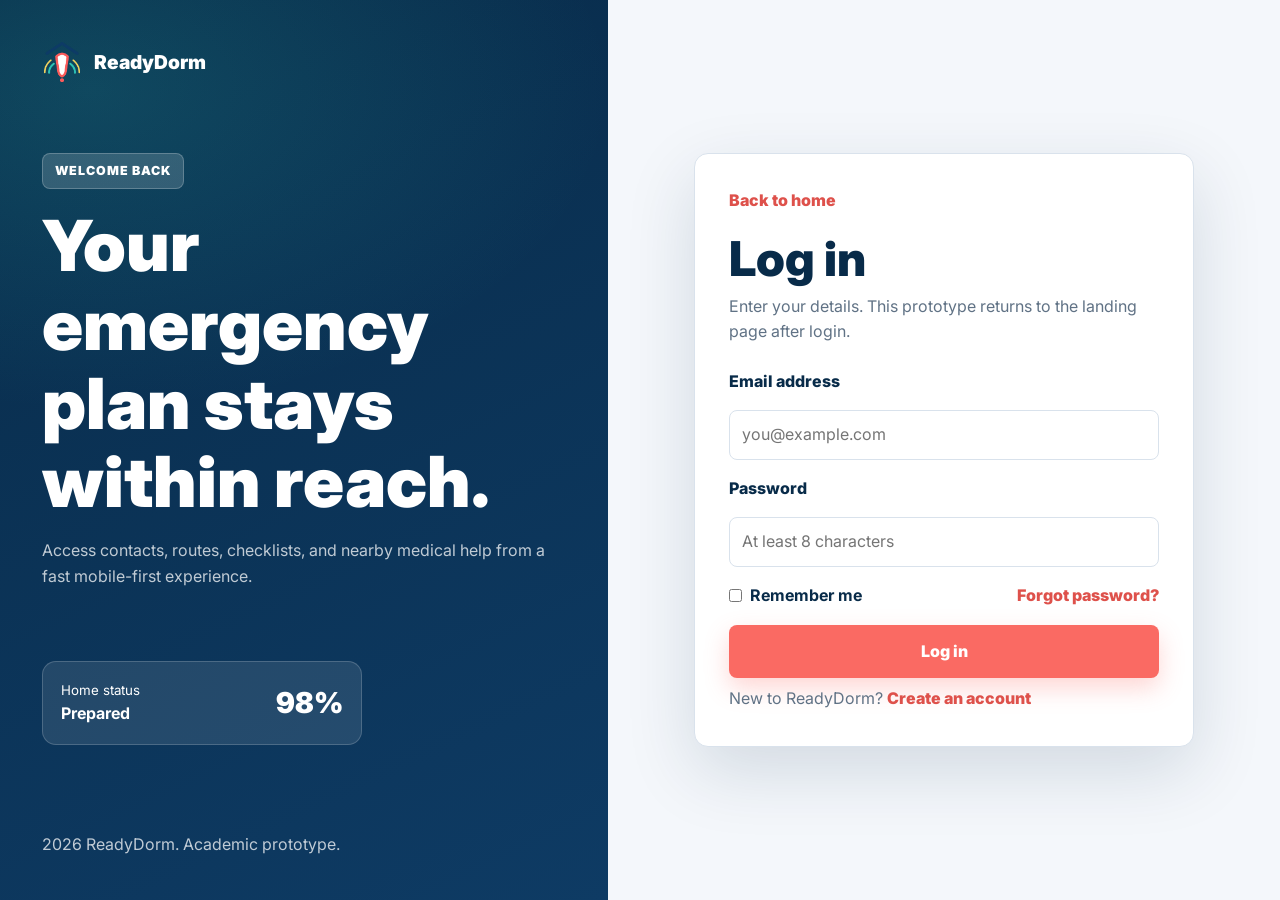
==== commit ba04a0f1: "Finalize English landing page with videos" ====
--- a/public/login.html
+++ b/public/login.html
@@ -1,9 +1,10 @@
 <!DOCTYPE html>
-<html lang="es">
+<html lang="en">
 <head>
   <meta charset="UTF-8" />
   <meta name="viewport" content="width=device-width, initial-scale=1.0" />
-  <title>Iniciar Sesión | ReadyDorm</title>
+  <title>Log in | ReadyDorm</title>
+  <meta name="description" content="Log in to the ReadyDorm academic prototype." />
   <link rel="preconnect" href="https://fonts.googleapis.com">
   <link rel="preconnect" href="https://fonts.gstatic.com" crossorigin>
   <link href="https://fonts.googleapis.com/css2?family=Inter:wght@400;500;600;700;800;900&display=swap" rel="stylesheet">
@@ -12,61 +13,58 @@
   <script defer src="assets/scripts/main.js"></script>
 </head>
 <body class="auth-body">
+  <a class="skip-link" href="#loginForm">Skip to login form</a>
 
   <main class="auth-layout">
-
-    <!-- ============ COLUMNA IZQUIERDA (visual) ============ -->
-    <section class="auth-visual">
-      <a class="brand auth-brand" href="index.html#inicio" aria-label="Volver a ReadyDorm">
-        <img src="assets/images/readydorm-icon.png" alt="ReadyDorm" class="brand-icon" />
+    <section class="auth-visual" aria-labelledby="login-title">
+      <a class="brand auth-brand" href="index.html#home" aria-label="Back to ReadyDorm home">
+        <img src="assets/images/readydorm-icon.png" alt="" class="brand-icon" />
         <span class="brand-name">ReadyDorm</span>
       </a>
 
       <div class="auth-message">
-        <span class="section-kicker light">Bienvenido de nuevo</span>
-        <h1>Tu plan de emergencia siempre contigo.</h1>
-        <p>Accede a tus contactos, rutas, checklist y clínicas cercanas desde una experiencia segura y rápida.</p>
+        <span class="section-kicker light">Welcome back</span>
+        <h1 id="login-title">Your emergency plan stays within reach.</h1>
+        <p>Access contacts, routes, checklists, and nearby medical help from a fast mobile-first experience.</p>
       </div>
 
-      <div class="auth-status-card">
+      <div class="auth-status-card" aria-label="Prepared home status">
         <div>
-          <small>Estado del hogar</small>
-          <strong>Preparado</strong>
+          <small>Home status</small>
+          <strong>Prepared</strong>
         </div>
         <span>98%</span>
       </div>
 
-      <p class="auth-footer-meta">© 2026 ReadyDorm · Prototipo académico</p>
+      <p class="auth-footer-meta">2026 ReadyDorm. Academic prototype.</p>
     </section>
 
-    <!-- ============ COLUMNA DERECHA (formulario) ============ -->
-    <section class="auth-form-panel">
+    <section class="auth-form-panel" aria-labelledby="form-title">
       <div class="auth-form-card">
-        <a href="index.html#inicio" class="back-link">← Volver al inicio</a>
-        <h2>Iniciar Sesión</h2>
-        <p>Ingresa tus datos. Al entrar, volverás a la página principal.</p>
+        <a href="index.html#home" class="back-link">Back to home</a>
+        <h2 id="form-title">Log in</h2>
+        <p>Enter your details. This prototype returns to the landing page after login.</p>
 
         <form class="auth-form" id="loginForm">
-          <label>
-            Correo electrónico
-            <input type="email" placeholder="tu.correo@email.com" required>
-          </label>
-          <label>
-            Contraseña
-            <input type="password" placeholder="••••••••" required>
-          </label>
+          <label for="email">Email address</label>
+          <input id="email" name="email" type="email" placeholder="you@example.com" autocomplete="email" required>
+
+          <label for="password">Password</label>
+          <input id="password" name="password" type="password" placeholder="At least 8 characters" autocomplete="current-password" required>
+
           <div class="form-row">
-            <label class="check-label"><input type="checkbox"> Recordarme</label>
-            <a href="#" class="text-link">Olvidé mi contraseña</a>
+            <label class="check-label" for="remember">
+              <input id="remember" type="checkbox"> Remember me
+            </label>
+            <a href="#" class="text-link">Forgot password?</a>
           </div>
-          <button type="submit" class="btn btn-primary btn-full btn-large">Entrar</button>
+
+          <button type="submit" class="btn btn-primary btn-full btn-large">Log in</button>
         </form>
 
-        <p class="auth-switch">¿Aún no tienes cuenta? <a href="registro.html">Regístrate aquí</a></p>
+        <p class="auth-switch">New to ReadyDorm? <a href="registro.html">Create an account</a></p>
       </div>
     </section>
-
   </main>
-
 </body>
 </html>
--- a/public/assets/styles/styles.css
+++ b/public/assets/styles/styles.css
@@ -1,53 +1,37 @@
-/* ============================================================
-   READYDORM — STYLE.CSS
-   Sistema de diseño SafetyTech residencial
-   ============================================================ */
-
-/* -----------------------------
-   1. VARIABLES Y TOKENS
-   ----------------------------- */
 :root {
-  /* Paleta principal */
-  --primary: #0E3B64;
-  --primary-dark: #0A3254;
-  --primary-deep: #082B49;
-  --alert: #FA6A63;
-  --alert-dark: #E95A55;
-  --support: #2EC5B6;
-  --support-soft: #DDF7F3;
-  --accent: #F4D45B;
-  --accent-soft: #FDF3C8;
-
-  /* Superficies */
-  --surface: #FFFFFF;
-  --surface-alt: #F4F7FB;
-  --surface-soft: #EEF3F8;
-  --text: #18324A;
-  --muted: #6D7B8A;
-  --border: #D9E2EC;
-  --shadow: rgba(14, 59, 100, 0.08);
-
-  /* Layout */
-  --radius-sm: 10px;
-  --radius-md: 16px;
-  --radius-lg: 24px;
-  --radius-xl: 32px;
-  --container: 1200px;
-  --shadow-soft: 0 12px 30px rgba(14, 59, 100, 0.08);
-  --shadow-md: 0 20px 50px rgba(14, 59, 100, 0.12);
-  --shadow-lg: 0 30px 70px rgba(14, 59, 100, 0.18);
-  --transition: 0.25s ease;
-}
-
-/* -----------------------------
-   2. RESET Y BASE
-   ----------------------------- */
-*, *::before, *::after { box-sizing: border-box; }
-* { margin: 0; padding: 0; }
+  --primary: #0e3b64;
+  --primary-dark: #082b49;
+  --alert: #fa6a63;
+  --alert-dark: #de514b;
+  --support: #2ec5b6;
+  --support-soft: #ddf7f3;
+  --surface: #ffffff;
+  --surface-alt: #f4f7fb;
+  --surface-soft: #eef3f8;
+  --text: #18324a;
+  --muted: #607285;
+  --border: #d9e2ec;
+  --focus: #f4d45b;
+  --container: 1180px;
+  --shadow: 0 24px 70px rgba(8, 43, 73, 0.14);
+  --radius-sm: 8px;
+  --radius-md: 14px;
+}
+
+*,
+*::before,
+*::after {
+  box-sizing: border-box;
+}
+
+* {
+  margin: 0;
+  padding: 0;
+}
 
 html {
   scroll-behavior: smooth;
-  scroll-padding-top: 90px;
+  scroll-padding-top: 88px;
 }
 
 body {
@@ -56,196 +40,103 @@
   background: var(--surface);
   line-height: 1.6;
   -webkit-font-smoothing: antialiased;
-}
-
-img { max-width: 100%; display: block; }
-a { text-decoration: none; color: inherit; }
-button, input, select, textarea { font-family: inherit; }
-ul { list-style: none; }
+  overflow-x: hidden;
+}
+
+img,
+video {
+  display: block;
+  max-width: 100%;
+}
+
+a {
+  color: inherit;
+  text-decoration: none;
+}
+
+button,
+input,
+select {
+  font: inherit;
+}
+
+button {
+  cursor: pointer;
+}
+
+:focus-visible {
+  outline: 3px solid var(--focus);
+  outline-offset: 3px;
+}
+
+.skip-link {
+  position: fixed;
+  left: 16px;
+  top: 16px;
+  z-index: 9999;
+  transform: translateY(-140%);
+  background: var(--primary-dark);
+  color: #fff;
+  padding: 10px 14px;
+  border-radius: var(--radius-sm);
+  font-weight: 800;
+}
+
+.skip-link:focus {
+  transform: translateY(0);
+}
 
 .container {
-  width: min(100% - 40px, var(--container));
+  width: calc(100% - 40px);
+  max-width: var(--container);
   margin-inline: auto;
 }
 
 .section {
-  padding: 100px 0;
-  position: relative;
-}
-
-/* -----------------------------
-   3. TIPOGRAFÍA
-   ----------------------------- */
-h1, h2, h3, h4 {
-  color: var(--primary-deep);
-  font-weight: 700;
-  letter-spacing: -0.02em;
-  line-height: 1.15;
-}
-
-h1 { font-size: clamp(2.2rem, 4.4vw, 3.6rem); }
-h2 { font-size: clamp(1.8rem, 3.2vw, 2.7rem); }
-h3 { font-size: 1.25rem; }
-h4 { font-size: 1rem; }
-
-p { color: var(--muted); }
-
-/* -----------------------------
-   4. COMPONENTES — BOTONES
-   ----------------------------- */
-.btn {
-  display: inline-flex;
-  align-items: center;
-  justify-content: center;
-  gap: 8px;
-  padding: 13px 22px;
-  border: none;
-  border-radius: 999px;
-  font-weight: 600;
-  font-size: 0.95rem;
-  cursor: pointer;
-  transition: transform var(--transition), box-shadow var(--transition), background var(--transition);
-  white-space: nowrap;
-}
-.btn:hover { transform: translateY(-2px); }
-
-.btn-primary {
-  background: var(--alert);
-  color: #fff;
-  box-shadow: 0 10px 22px rgba(250, 106, 99, 0.32);
-}
-.btn-primary:hover { background: var(--alert-dark); box-shadow: 0 14px 28px rgba(250, 106, 99, 0.38); }
-
-.btn-dark {
-  background: var(--primary);
-  color: #fff;
-  box-shadow: 0 10px 22px rgba(14, 59, 100, 0.18);
-}
-.btn-dark:hover { background: var(--primary-dark); }
-
-.btn-ghost {
-  background: transparent;
-  color: var(--primary);
-  border: 1.5px solid var(--border);
-}
-.btn-ghost:hover { background: var(--surface-soft); border-color: var(--primary); }
-
-.btn-soft {
-  background: var(--surface-soft);
-  color: var(--primary);
-}
-.btn-soft:hover { background: #E3EBF3; }
-
-.btn-glass {
-  background: rgba(255,255,255,0.08);
-  color: #fff;
-  border: 1px solid rgba(255,255,255,0.22);
-}
-.btn-glass:hover { background: rgba(255,255,255,0.16); }
-
-.btn-large { padding: 16px 28px; font-size: 1rem; }
-.btn-sm { padding: 10px 16px; font-size: 0.88rem; }
-.btn-full { width: 100%; }
-
-.text-link {
-  color: var(--alert);
-  font-weight: 600;
-  font-size: 0.95rem;
-  display: inline-flex;
-  align-items: center;
-  gap: 4px;
-  transition: color var(--transition);
-}
-.text-link:hover { color: var(--alert-dark); }
-
-/* -----------------------------
-   5. PILLS / KICKERS / LABELS
-   ----------------------------- */
-.pill {
-  display: inline-flex;
-  align-items: center;
-  gap: 8px;
-  padding: 6px 14px;
-  border-radius: 999px;
-  font-size: 0.75rem;
-  font-weight: 700;
-  letter-spacing: 0.06em;
-  text-transform: uppercase;
-}
-.pill-primary { background: var(--surface-soft); color: var(--primary); }
-.pill-alert { background: #FFE4E2; color: var(--alert-dark); }
-.pill-support { background: var(--support-soft); color: #128B7F; }
-.pill-accent { background: var(--accent-soft); color: #8C6A12; }
-.pill-light { background: rgba(255,255,255,0.14); color: #fff; border: 1px solid rgba(255,255,255,0.22); }
-
-.section-kicker {
-  display: inline-block;
-  padding: 6px 14px;
-  border-radius: 999px;
-  background: var(--surface-soft);
-  color: var(--primary);
-  font-size: 0.75rem;
-  font-weight: 700;
-  letter-spacing: 0.08em;
-  text-transform: uppercase;
-  margin-bottom: 16px;
-}
-.section-kicker.light {
-  background: rgba(255,255,255,0.14);
-  color: #fff;
-  border: 1px solid rgba(255,255,255,0.22);
-}
-
-.eyebrow {
-  display: inline-flex;
-  align-items: center;
-  gap: 10px;
-  padding: 8px 16px;
-  border-radius: 999px;
-  background: var(--support-soft);
-  color: #128B7F;
-  font-size: 0.82rem;
-  font-weight: 600;
-  margin-bottom: 22px;
-}
-.pulse-dot {
-  width: 8px; height: 8px;
-  background: var(--support);
-  border-radius: 50%;
-  position: relative;
-}
-.pulse-dot::after {
-  content: "";
-  position: absolute;
-  inset: -4px;
-  border-radius: 50%;
-  border: 2px solid var(--support);
-  animation: pulse 1.6s ease-out infinite;
-}
-@keyframes pulse {
-  0% { transform: scale(0.8); opacity: 1; }
-  100% { transform: scale(1.8); opacity: 0; }
-}
-
-/* -----------------------------
-   6. HEADER Y NAV
-   ----------------------------- */
+  padding: 92px 0;
+}
+
+h1,
+h2,
+h3 {
+  color: var(--primary-dark);
+  line-height: 1.12;
+  letter-spacing: 0;
+}
+
+h1 {
+  font-size: clamp(2.35rem, 6vw, 4.4rem);
+  font-weight: 900;
+}
+
+h2 {
+  font-size: clamp(1.85rem, 4vw, 3rem);
+  font-weight: 850;
+}
+
+h3 {
+  font-size: 1.2rem;
+  font-weight: 800;
+}
+
+p {
+  color: var(--muted);
+}
+
 .site-header {
   position: sticky;
   top: 0;
   z-index: 1000;
-  background: rgba(255, 255, 255, 0.92);
+  background: rgba(255, 255, 255, 0.94);
+  border-bottom: 1px solid var(--border);
   backdrop-filter: blur(16px);
-  -webkit-backdrop-filter: blur(16px);
-  border-bottom: 1px solid var(--border);
 }
 
 .navbar {
-  height: 78px;
+  min-height: 78px;
   display: flex;
   align-items: center;
-  justify-content: space-between;
-  gap: 20px;
+  gap: 22px;
 }
 
 .brand {
@@ -254,2263 +145,820 @@
   gap: 12px;
   flex-shrink: 0;
 }
+
 .brand-icon {
-  width: 38px;
-  height: 38px;
+  width: 40px;
+  height: 40px;
   object-fit: contain;
 }
+
 .brand-name {
-  font-size: 1.15rem;
-  font-weight: 800;
   color: var(--primary);
-  letter-spacing: -0.01em;
+  font-size: 1.2rem;
+  font-weight: 900;
 }
 
 .nav-menu {
   display: flex;
   align-items: center;
-  gap: 2px;
+  gap: 4px;
   margin-left: auto;
-  margin-right: 16px;
-}
-
-.nav-link, .dropdown-button {
-  background: transparent;
-  border: none;
+}
+
+.nav-link {
+  padding: 10px 12px;
+  border-radius: var(--radius-sm);
   color: var(--text);
-  font-size: 0.94rem;
-  font-weight: 500;
-  padding: 10px 12px;
-  border-radius: 12px;
-  cursor: pointer;
-  transition: var(--transition);
-  display: inline-flex;
-  align-items: center;
-  gap: 6px;
-}
-.nav-link:hover,
-.dropdown-button:hover,
-.nav-link.active {
+  font-size: 0.95rem;
+  font-weight: 700;
+}
+
+.nav-link:hover {
   background: var(--surface-soft);
   color: var(--primary);
 }
 
-.dropdown { position: relative; }
-.chevron {
-  display: inline-block;
-  font-size: 0.85rem;
-  transition: transform var(--transition);
-  margin-top: 2px;
-}
-.dropdown.open .chevron { transform: rotate(180deg); }
-
-.dropdown-menu {
-  position: absolute;
-  top: calc(100% + 10px);
-  left: 0;
-  min-width: 220px;
-  padding: 10px;
-  background: #fff;
-  border: 1px solid var(--border);
-  border-radius: var(--radius-md);
-  box-shadow: var(--shadow-md);
-  opacity: 0;
-  visibility: hidden;
-  transform: translateY(8px);
-  transition: var(--transition);
-}
-#modulesDropdown .dropdown-menu {
-  right: 0;
-  left: auto;
-  min-width: 240px;
-}
-.dropdown.open .dropdown-menu {
-  opacity: 1;
-  visibility: visible;
-  transform: translateY(0);
-}
-.dropdown-menu a {
-  display: block;
-  padding: 10px 14px;
-  border-radius: 10px;
-  color: var(--text);
-  font-weight: 500;
-  font-size: 0.92rem;
-  transition: var(--transition);
-}
-.dropdown-menu a:hover {
-  background: #FFF1F0;
-  color: var(--alert);
-}
-
 .nav-actions {
   display: flex;
-  align-items: center;
-  gap: 8px;
+  gap: 10px;
+  align-items: center;
 }
 
 .nav-toggle {
   display: none;
-  background: none;
-  border: none;
-  width: 40px; height: 40px;
+  width: 42px;
+  height: 42px;
+  border: 1px solid var(--border);
+  border-radius: var(--radius-sm);
+  background: #fff;
+  align-items: center;
+  justify-content: center;
   flex-direction: column;
-  justify-content: center;
-  align-items: center;
   gap: 5px;
-  cursor: pointer;
-}
+  margin-left: auto;
+}
+
 .nav-toggle span {
-  display: block;
   width: 22px;
   height: 2px;
   background: var(--primary);
   border-radius: 2px;
-  transition: var(--transition);
-}
-
-/* -----------------------------
-   7. HERO
-   ----------------------------- */
+}
+
+.btn {
+  display: inline-flex;
+  align-items: center;
+  justify-content: center;
+  min-height: 44px;
+  padding: 12px 20px;
+  border: 0;
+  border-radius: var(--radius-sm);
+  font-weight: 850;
+  transition: transform 0.2s ease, background 0.2s ease, box-shadow 0.2s ease;
+}
+
+.btn:hover {
+  transform: translateY(-2px);
+}
+
+.btn-primary {
+  background: var(--alert);
+  color: #fff;
+  box-shadow: 0 10px 24px rgba(250, 106, 99, 0.28);
+}
+
+.btn-primary:hover {
+  background: var(--alert-dark);
+}
+
+.btn-ghost {
+  border: 1px solid var(--border);
+  color: var(--primary);
+  background: #fff;
+}
+
+.btn-soft {
+  color: var(--primary);
+  background: var(--surface-soft);
+}
+
+.btn-large {
+  min-height: 52px;
+  padding: 14px 24px;
+}
+
+.btn-sm {
+  min-height: 40px;
+  padding: 9px 14px;
+  font-size: 0.92rem;
+}
+
+.btn-full {
+  width: 100%;
+}
+
 .hero {
-  padding: 90px 0 110px;
   position: relative;
   overflow: hidden;
+  padding: 92px 0 106px;
   background:
-    radial-gradient(800px 460px at -10% -10%, rgba(46, 197, 182, 0.10), transparent 60%),
-    radial-gradient(900px 500px at 110% 0%, rgba(250, 106, 99, 0.08), transparent 60%),
-    #fff;
-}
-.hero-glow {
-  position: absolute;
+    radial-gradient(700px 420px at -10% 0%, rgba(46, 197, 182, 0.16), transparent 58%),
+    radial-gradient(760px 460px at 110% 10%, rgba(250, 106, 99, 0.12), transparent 58%),
+    linear-gradient(180deg, #fff 0%, #f7fbff 100%);
+}
+
+.hero-grid {
+  display: grid;
+  grid-template-columns: minmax(0, 1.05fr) minmax(360px, 0.9fr);
+  gap: 56px;
+  align-items: center;
+}
+
+.hero-copy,
+.section-copy,
+.product-preview,
+.video-card {
+  min-width: 0;
+}
+
+.eyebrow,
+.section-kicker {
+  display: inline-flex;
+  align-items: center;
+  gap: 9px;
+  margin-bottom: 18px;
+  padding: 7px 12px;
+  border-radius: var(--radius-sm);
+  background: var(--support-soft);
+  color: #128b7f;
+  font-size: 0.78rem;
+  font-weight: 900;
+  text-transform: uppercase;
+  letter-spacing: 0.08em;
+}
+
+.section-kicker.light {
+  color: #fff;
+  background: rgba(255, 255, 255, 0.16);
+  border: 1px solid rgba(255, 255, 255, 0.22);
+}
+
+.pulse-dot {
+  width: 9px;
+  height: 9px;
   border-radius: 50%;
-  filter: blur(80px);
-  opacity: 0.5;
-  z-index: 0;
-  pointer-events: none;
-}
-.hero-glow-one {
-  width: 360px; height: 360px;
   background: var(--support);
-  top: -120px; left: -100px;
-  opacity: 0.18;
-}
-.hero-glow-two {
-  width: 420px; height: 420px;
-  background: var(--alert);
-  bottom: -160px; right: -120px;
-  opacity: 0.14;
-}
-
-.hero-grid {
-  display: grid;
-  grid-template-columns: 1.05fr 1fr;
-  gap: 60px;
-  align-items: center;
-  position: relative;
-  z-index: 1;
-}
-
-.hero-copy h1 {
-  margin-bottom: 22px;
-  color: var(--primary-deep);
-}
-.hero-copy h1 .accent { color: var(--alert); }
+  box-shadow: 0 0 0 5px rgba(46, 197, 182, 0.16);
+}
 
 .hero-description {
-  font-size: 1.05rem;
-  color: var(--muted);
-  max-width: 540px;
-  margin-bottom: 32px;
-}
-
-.hero-buttons {
+  max-width: 660px;
+  margin-top: 22px;
+  font-size: 1.12rem;
+}
+
+.hero-buttons,
+.auth-actions {
   display: flex;
+  flex-wrap: wrap;
   gap: 12px;
-  flex-wrap: wrap;
-  margin-bottom: 32px;
+  margin-top: 30px;
 }
 
 .trust-row {
   display: flex;
   flex-wrap: wrap;
-  gap: 20px;
-  font-size: 0.88rem;
+  gap: 12px;
+  margin-top: 26px;
+  list-style: none;
+}
+
+.trust-row li {
+  padding: 8px 12px;
+  border: 1px solid var(--border);
+  border-radius: var(--radius-sm);
+  background: #fff;
+  color: var(--primary);
+  font-size: 0.9rem;
+  font-weight: 800;
+}
+
+.product-preview {
+  padding: 26px;
+  border: 1px solid var(--border);
+  border-radius: var(--radius-md);
+  background: linear-gradient(155deg, #f8fbff, #eaf1f9);
+  box-shadow: var(--shadow);
+}
+
+.preview-card {
+  padding: 22px;
+  border: 1px solid var(--border);
+  border-radius: var(--radius-md);
+  background: #fff;
+}
+
+.preview-top,
+.preview-alert {
+  display: flex;
+  align-items: center;
+  gap: 12px;
+}
+
+.preview-top {
+  margin-bottom: 16px;
+}
+
+.preview-top strong {
+  color: var(--primary);
+  flex: 1;
+}
+
+.preview-top small {
+  padding: 4px 9px;
+  border-radius: var(--radius-sm);
+  background: var(--support-soft);
+  color: #128b7f;
+  font-weight: 850;
+}
+
+.live-dot {
+  width: 10px;
+  height: 10px;
+  border-radius: 50%;
+  background: var(--support);
+}
+
+.preview-alert {
+  padding: 16px;
+  border-radius: var(--radius-sm);
+  background: var(--surface-alt);
+}
+
+.preview-alert > span {
+  width: 42px;
+  height: 42px;
+  display: grid;
+  place-items: center;
+  border-radius: var(--radius-sm);
+  background: var(--alert);
+  color: #fff;
+  font-weight: 900;
+}
+
+.preview-grid {
+  display: grid;
+  grid-template-columns: repeat(2, 1fr);
+  gap: 12px;
+  margin: 16px 0;
+}
+
+.preview-grid article {
+  padding: 14px;
+  border: 1px solid var(--border);
+  border-radius: var(--radius-sm);
+}
+
+.preview-grid small {
   color: var(--muted);
-  font-weight: 500;
-}
-.trust-row span { display: inline-flex; align-items: center; gap: 6px; }
-
-/* Visual del producto */
-.hero-visual {
-  position: relative;
-  background: linear-gradient(160deg, #F8FBFF 0%, #EAF1F9 100%);
-  border-radius: var(--radius-xl);
-  padding: 32px;
-  border: 1px solid var(--border);
-  box-shadow: var(--shadow-lg);
-}
-
-.app-preview-card {
-  background: #fff;
-  border-radius: var(--radius-md);
-  padding: 22px;
-  border: 1px solid var(--border);
-  margin-bottom: 14px;
-  box-shadow: 0 4px 16px rgba(14, 59, 100, 0.06);
-}
-.preview-top {
-  display: flex;
-  align-items: center;
+  font-weight: 850;
+  text-transform: uppercase;
+}
+
+.preview-grid strong {
+  display: block;
+  color: var(--primary);
+  font-size: 1.35rem;
+}
+
+.preview-actions {
+  display: grid;
+  grid-template-columns: repeat(2, 1fr);
   gap: 10px;
-  margin-bottom: 16px;
-  font-size: 0.92rem;
-}
-.preview-top strong { color: var(--primary); flex: 1; }
-.preview-top small {
-  background: var(--support-soft);
-  color: #128B7F;
-  padding: 4px 10px;
-  border-radius: 999px;
-  font-weight: 700;
-  font-size: 0.72rem;
-  text-transform: uppercase;
-  letter-spacing: 0.04em;
-}
-.live-dot {
-  width: 9px; height: 9px;
-  background: var(--support);
-  border-radius: 50%;
-  box-shadow: 0 0 0 4px var(--support-soft);
-}
-
-.preview-alert {
-  background: var(--surface-alt);
-  border-radius: var(--radius-sm);
-  padding: 14px 16px;
-  display: flex;
-  gap: 12px;
-  align-items: center;
-  margin-bottom: 16px;
-}
-.preview-alert > span:first-child {
-  width: 36px; height: 36px;
-  background: var(--alert);
-  color: #fff;
-  border-radius: 10px;
-  display: grid;
-  place-items: center;
-  font-weight: 800;
-  flex-shrink: 0;
-}
-.preview-alert strong { color: var(--primary); display: block; font-size: 0.92rem; }
-.preview-alert p { font-size: 0.82rem; margin-top: 2px; }
-
-.preview-progress {
-  height: 6px;
-  background: var(--surface-alt);
-  border-radius: 999px;
-  overflow: hidden;
-  margin: 14px 0 18px;
-}
-.preview-progress span {
-  display: block;
-  height: 100%;
-  width: 78%;
-  background: linear-gradient(90deg, var(--support), var(--primary));
-  border-radius: 999px;
-}
-
-.preview-grid {
-  display: grid;
-  grid-template-columns: 1fr 1fr;
-  gap: 12px;
-  margin-bottom: 14px;
-}
-.preview-tile {
-  background: #fff;
-  border: 1px solid var(--border);
-  border-radius: var(--radius-sm);
-  padding: 14px;
-}
-.preview-tile small {
-  font-size: 0.7rem;
-  text-transform: uppercase;
-  letter-spacing: 0.06em;
-  color: var(--muted);
-  font-weight: 700;
-}
-.preview-tile strong {
-  display: block;
-  font-size: 1.15rem;
-  font-weight: 700;
-  color: var(--primary);
-  margin: 4px 0 2px;
-}
-.preview-tile p { font-size: 0.78rem; }
-
-.preview-actions {
-  display: grid;
-  grid-template-columns: 1fr 1fr;
-  gap: 10px;
-}
+}
+
 .preview-actions button {
-  padding: 11px 14px;
-  border-radius: 10px;
-  border: none;
-  font-weight: 600;
-  font-size: 0.86rem;
-  cursor: pointer;
-  transition: var(--transition);
-}
+  min-height: 44px;
+  border: 0;
+  border-radius: var(--radius-sm);
+  background: var(--primary);
+  color: #fff;
+  font-weight: 850;
+}
+
 .preview-actions button:first-child {
   background: var(--alert);
-  color: #fff;
-}
-.preview-actions button:first-child:hover { background: var(--alert-dark); }
-.preview-actions button:last-child {
+}
+
+.video-section {
+  background: #fff;
+}
+
+.video-section.alt,
+.features-section {
+  background: var(--surface-alt);
+}
+
+.video-layout {
+  display: grid;
+  grid-template-columns: minmax(0, 0.82fr) minmax(420px, 1.18fr);
+  gap: 42px;
+  align-items: center;
+}
+
+.video-layout.reverse {
+  grid-template-columns: minmax(420px, 1.18fr) minmax(0, 0.82fr);
+}
+
+.section-copy p,
+.section-heading p {
+  margin-top: 16px;
+  font-size: 1.02rem;
+}
+
+.video-card {
+  padding: 14px;
+  border: 1px solid var(--border);
+  border-radius: var(--radius-md);
+  background: #fff;
+  box-shadow: 0 18px 44px rgba(8, 43, 73, 0.10);
+}
+
+.video-card video {
+  width: 100%;
+  aspect-ratio: 16 / 9;
+  border-radius: var(--radius-sm);
+  background: #061b2d;
+}
+
+.video-card figcaption {
+  margin-top: 10px;
+  color: var(--muted);
+  font-size: 0.92rem;
+}
+
+.text-button {
+  margin-top: 18px;
+  border: 0;
+  background: transparent;
+  color: var(--alert-dark);
+  font-weight: 850;
+  text-decoration: underline;
+}
+
+.transcript {
+  margin-top: 14px;
+  padding: 14px;
+  border: 1px solid var(--border);
+  border-radius: var(--radius-sm);
+  background: var(--surface-alt);
+}
+
+.section-heading {
+  max-width: 760px;
+  margin: 0 auto 36px;
+  text-align: center;
+}
+
+.feature-grid {
+  display: grid;
+  grid-template-columns: repeat(3, 1fr);
+  gap: 18px;
+}
+
+.feature-card {
+  min-height: 250px;
+  padding: 26px;
+  border: 1px solid var(--border);
+  border-radius: var(--radius-md);
+  background: #fff;
+}
+
+.feature-card h3 {
+  margin: 18px 0 9px;
+}
+
+.feature-icon {
+  width: 52px;
+  height: 52px;
+  display: grid;
+  place-items: center;
+  border-radius: var(--radius-sm);
   background: var(--primary);
   color: #fff;
-}
-.preview-actions button:last-child:hover { background: var(--primary-dark); }
-
-.preview-chips {
-  display: flex;
-  flex-wrap: wrap;
-  gap: 6px;
-  margin-top: 14px;
-}
-.preview-chips span {
+  font-weight: 900;
+}
+
+.accessibility-grid {
+  display: grid;
+  grid-template-columns: minmax(0, 0.85fr) minmax(360px, 1fr);
+  gap: 42px;
+  align-items: center;
+}
+
+.check-list {
+  display: grid;
+  gap: 12px;
+  list-style: none;
+}
+
+.check-list li {
+  position: relative;
+  padding: 14px 14px 14px 42px;
+  border: 1px solid var(--border);
+  border-radius: var(--radius-sm);
   background: #fff;
-  border: 1px solid var(--border);
-  padding: 5px 10px;
-  border-radius: 999px;
-  font-size: 0.72rem;
-  font-weight: 500;
   color: var(--text);
-}
-.preview-chips .ok { background: var(--support-soft); border-color: #B5EBE3; color: #128B7F; }
-.preview-chips .warn { background: #FFE4E2; border-color: #FFC8C5; color: var(--alert-dark); }
-
-/* Tarjeta flotante */
-.float-card {
-  position: absolute;
-  background: #fff;
-  padding: 12px 16px;
-  border-radius: var(--radius-md);
-  border: 1px solid var(--border);
-  box-shadow: var(--shadow-md);
-  display: flex;
-  align-items: center;
-  gap: 10px;
-  font-size: 0.84rem;
-  font-weight: 500;
-  z-index: 2;
-}
-.float-card .dot { width: 10px; height: 10px; border-radius: 50%; }
-.float-card.fc-1 { top: 14%; left: -22px; }
-.float-card.fc-1 .dot { background: var(--support); box-shadow: 0 0 0 4px var(--support-soft); }
-.float-card.fc-2 { bottom: 12%; right: -18px; }
-.float-card.fc-2 .dot { background: var(--alert); box-shadow: 0 0 0 4px #FFE4E2; }
-
-/* -----------------------------
-   8. FRANJA DE EMERGENCIAS
-   ----------------------------- */
-.emergency-strip {
-  background: var(--alert);
-  color: #fff;
-  padding: 22px 0;
-  position: relative;
-  overflow: hidden;
-}
-.emergency-strip::before {
+  font-weight: 700;
+}
+
+.check-list li::before {
   content: "";
   position: absolute;
-  inset: 0;
-  background: radial-gradient(400px 200px at 0% 50%, rgba(255,255,255,0.12), transparent 60%);
-  pointer-events: none;
-}
-.emergency-strip-grid {
-  display: grid;
-  grid-template-columns: auto repeat(4, 1fr);
-  gap: 14px;
-  align-items: center;
-  position: relative;
-}
-.es-title {
-  font-size: 0.84rem;
-  font-weight: 700;
-  letter-spacing: 0.06em;
-  text-transform: uppercase;
-  display: flex;
-  align-items: center;
-  gap: 10px;
-}
-.es-title::before {
-  content: "";
-  width: 10px; height: 10px;
-  background: #fff;
-  border-radius: 50%;
-  box-shadow: 0 0 0 4px rgba(255,255,255,0.25);
-}
-.em-pill {
-  background: rgba(255,255,255,0.14);
-  border: 1px solid rgba(255,255,255,0.28);
-  border-radius: 999px;
-  padding: 11px 18px;
-  display: flex;
-  align-items: center;
-  justify-content: space-between;
-  gap: 10px;
-  font-weight: 600;
-  font-size: 0.88rem;
-}
-.em-pill strong {
-  font-size: 1.1rem;
-  font-weight: 800;
-  letter-spacing: 0.02em;
-}
-.em-call {
-  cursor: pointer;
-  transition: transform var(--transition), background var(--transition);
-}
-.em-call:hover {
-  transform: translateY(-2px);
-  background: rgba(255,255,255,0.22);
-}
-
-/* -----------------------------
-   9. ABOUT / NOSOTROS
-   ----------------------------- */
-.split-grid {
-  display: grid;
-  grid-template-columns: 1fr 1.05fr;
-  gap: 64px;
-  align-items: start;
-}
-.section-copy h2 { margin-bottom: 18px; }
-.section-copy p { margin-bottom: 14px; font-size: 1rem; }
-.about-actions {
-  display: flex;
-  align-items: center;
-  gap: 18px;
-  margin-top: 26px;
-  flex-wrap: wrap;
-}
-
-.about-cards { display: grid; gap: 18px; }
-.metric-card {
-  background: #fff;
-  border: 1px solid var(--border);
-  border-radius: var(--radius-lg);
-  padding: 28px 30px;
-  display: grid;
-  grid-template-columns: 56px 1fr;
-  gap: 20px;
-  box-shadow: var(--shadow-soft);
-  align-items: start;
-  transition: transform var(--transition), box-shadow var(--transition);
-}
-.metric-card:hover { transform: translateY(-4px); box-shadow: var(--shadow-md); }
-.metric-card > span {
-  width: 56px; height: 56px;
-  border-radius: var(--radius-md);
-  background: var(--surface-soft);
-  color: var(--primary);
-  display: grid;
-  place-items: center;
-  font-weight: 700;
-  font-size: 1.05rem;
-}
-.metric-card h3 { font-size: 1.15rem; margin-bottom: 6px; color: var(--primary); }
-.metric-card p { font-size: 0.92rem; }
-
-.metric-card.highlighted {
-  background: var(--primary);
-  border-color: transparent;
-  transform: translateX(28px);
-  color: #fff;
-}
-.metric-card.highlighted:hover { transform: translateX(28px) translateY(-4px); }
-.metric-card.highlighted h3, .metric-card.highlighted p { color: #fff; }
-.metric-card.highlighted p { color: rgba(255,255,255,0.78); }
-.metric-card.highlighted > span { background: rgba(255,255,255,0.12); color: #fff; }
-
-/* -----------------------------
-   10. PROTOCOLOS / EMERGENCY DETAIL
-   ----------------------------- */
-.emergency-detail.soft-blue { background: var(--surface-alt); }
-.emergency-detail.soft-yellow { background: #FBF7EE; }
-.emergency-detail.soft-coral { background: #FFF7F6; }
-.emergency-detail.soft-teal { background: #F1FBF9; }
-
-.detail-title {
-  max-width: 720px;
-  margin-bottom: 48px;
-}
-.detail-title h2 { margin: 14px 0 10px; }
-.detail-title p { font-size: 1rem; }
-
-.danger-label {
-  display: inline-block;
-  padding: 6px 14px;
-  border-radius: 999px;
-  font-size: 0.74rem;
-  font-weight: 700;
-  letter-spacing: 0.08em;
-  text-transform: uppercase;
-}
-.danger-label.navy-label { background: var(--surface-soft); color: var(--primary); }
-.danger-label.coral-label { background: #FFE4E2; color: var(--alert-dark); }
-.danger-label.yellow-label { background: var(--accent-soft); color: #8C6A12; }
-.danger-label.teal-label { background: var(--support-soft); color: #128B7F; }
-
-.detail-grid {
-  display: grid;
-  gap: 22px;
-}
-.detail-grid.three-cols { grid-template-columns: repeat(3, 1fr); }
-.detail-grid.two-cols { grid-template-columns: repeat(2, 1fr); }
-
-.info-card {
-  background: #fff;
-  border: 1px solid var(--border);
-  border-radius: var(--radius-lg);
-  padding: 30px;
-  box-shadow: var(--shadow-soft);
-  display: flex;
-  flex-direction: column;
-  gap: 14px;
-  transition: transform var(--transition), box-shadow var(--transition);
-}
-.info-card:hover { transform: translateY(-4px); box-shadow: var(--shadow-md); }
-
-.info-icon {
-  display: inline-block;
-  width: max-content;
-  padding: 5px 12px;
-  border-radius: 999px;
-  background: var(--surface-soft);
-  color: var(--primary);
-  font-size: 0.72rem;
-  font-weight: 700;
-  letter-spacing: 0.08em;
-  text-transform: uppercase;
-}
-.info-card h3 { color: var(--primary-deep); }
-
-.info-card ul {
-  display: grid;
-  gap: 10px;
-  margin-top: 4px;
-}
-.info-card ul li {
-  display: grid;
-  grid-template-columns: 22px 1fr;
-  gap: 10px;
-  font-size: 0.94rem;
-  color: var(--text);
-  align-items: start;
-}
-.info-card ul li::before {
-  content: "";
-  width: 18px; height: 18px;
-  border-radius: 6px;
-  background: var(--support-soft);
-  border: 1.5px solid var(--support);
-  margin-top: 3px;
-  position: relative;
-}
-.info-card ul li::after {
-  content: "✓";
-  position: absolute;
-  margin-left: 4px;
-  margin-top: 1px;
-  color: var(--support);
-  font-size: 0.72rem;
-  font-weight: 800;
-  display: none;
-}
-
-/* Variantes destacadas */
-.info-card.accent-card { color: #fff; }
-.info-card.accent-card h3 { color: #fff; }
-.info-card.accent-card .info-icon {
-  background: rgba(255,255,255,0.18);
-  color: #fff;
-}
-.info-card.accent-card ul li { color: rgba(255,255,255,0.92); }
-.info-card.accent-card ul li::before {
-  background: rgba(255,255,255,0.18);
-  border-color: rgba(255,255,255,0.55);
-}
-
-.info-card.coral-card {
-  background: linear-gradient(165deg, var(--alert) 0%, var(--alert-dark) 100%);
-  border-color: transparent;
-  box-shadow: 0 18px 40px rgba(250, 106, 99, 0.30);
-}
-.info-card.fire-card {
-  background: linear-gradient(165deg, #FF7B5C 0%, var(--alert-dark) 100%);
-  border-color: transparent;
-  box-shadow: 0 18px 40px rgba(250, 106, 99, 0.30);
-}
-.info-card.teal-card {
-  background: linear-gradient(165deg, var(--support) 0%, #1FA395 100%);
-  border-color: transparent;
-  box-shadow: 0 18px 40px rgba(46, 197, 182, 0.28);
-}
-.info-card.water-card {
-  background: linear-gradient(165deg, var(--primary) 0%, var(--primary-dark) 100%);
-  border-color: transparent;
-  box-shadow: 0 18px 40px rgba(14, 59, 100, 0.26);
-}
-.info-card.light-card {
-  background: linear-gradient(165deg, #F4D45B 0%, #E0BC3B 100%);
-  border-color: transparent;
-  color: #5A4811;
-  box-shadow: 0 18px 40px rgba(244, 212, 91, 0.36);
-}
-.info-card.light-card h3 { color: #4A3B0B; }
-.info-card.light-card ul li { color: #5A4811; }
-.info-card.light-card ul li::before { background: rgba(255,255,255,0.5); border-color: #C29F1B; }
-.info-card.light-card .info-icon { background: rgba(255,255,255,0.42); color: #5A4811; }
-
-.info-card.warning-card {
-  background: var(--accent-soft);
-  border-color: #F0DA9A;
-}
-.info-card.warning-card .info-icon { background: var(--accent); color: #5A4811; }
-.info-card.warning-card ul li::before { background: var(--accent-soft); border-color: var(--accent); }
-
-.info-card.wide-card { padding: 36px; }
-
-/* -----------------------------
-   11. MOCHILA DE EMERGENCIA
-   ----------------------------- */
-.backpack-section {
-  padding: 100px 0;
-}
-.backpack-card {
-  background:
-    radial-gradient(700px 400px at 90% 0%, rgba(46, 197, 182, 0.18), transparent 60%),
-    linear-gradient(180deg, var(--primary-deep), var(--primary));
-  color: #fff;
-  border-radius: var(--radius-xl);
-  padding: 64px;
-  display: grid;
-  grid-template-columns: 1fr 1.4fr;
-  gap: 56px;
-  align-items: center;
-  position: relative;
-  overflow: hidden;
-}
-.backpack-card::before {
-  content: "";
-  position: absolute;
-  width: 280px; height: 280px;
-  border-radius: 50%;
-  background: radial-gradient(circle, rgba(244, 212, 91, 0.18), transparent 70%);
-  top: -100px; right: -80px;
-}
-.backpack-copy { position: relative; z-index: 1; }
-.backpack-copy h2 { color: #fff; margin-bottom: 14px; }
-.backpack-copy p { color: rgba(255,255,255,0.78); font-size: 1rem; }
-.backpack-copy .btn-row { margin-top: 28px; display: flex; gap: 12px; flex-wrap: wrap; }
-
-.backpack-grid {
-  display: grid;
-  grid-template-columns: repeat(3, 1fr);
-  gap: 12px;
-  position: relative;
-  z-index: 1;
-}
-.backpack-grid span {
-  background: rgba(255,255,255,0.06);
-  border: 1px solid rgba(255,255,255,0.16);
-  border-radius: var(--radius-md);
-  padding: 16px 18px;
-  font-size: 0.9rem;
-  font-weight: 500;
-  color: #fff;
-  display: flex;
-  align-items: center;
-  gap: 10px;
-  backdrop-filter: blur(2px);
-  transition: var(--transition);
-}
-.backpack-grid span:hover {
-  background: rgba(255,255,255,0.12);
-  border-color: rgba(46, 197, 182, 0.5);
-  transform: translateY(-2px);
-}
-.backpack-grid span::before {
-  content: "";
-  width: 8px; height: 8px;
+  left: 16px;
+  top: 21px;
+  width: 10px;
+  height: 10px;
   border-radius: 50%;
   background: var(--support);
-  box-shadow: 0 0 0 3px rgba(46, 197, 182, 0.22);
-}
-
-/* -----------------------------
-   12. CLÍNICAS / MAPA INTERACTIVO SIMULADO
-   ----------------------------- */
-.clinics-section { background: var(--surface); }
-
-.section-heading {
-  max-width: 720px;
-  margin-bottom: 48px;
-}
-.section-heading h2 { margin: 14px 0 10px; }
-.section-heading p { font-size: 1rem; }
-
-.map-layout {
-  display: grid;
-  grid-template-columns: minmax(0, 1.55fr) minmax(320px, 0.9fr);
-  gap: 24px;
-  align-items: stretch;
-}
-
-.map-panel,
-.clinic-list-panel {
-  background: rgba(255,255,255,0.94);
-  border: 1px solid var(--border);
-  border-radius: var(--radius-lg);
-  box-shadow: var(--shadow-soft);
-}
-
-.map-panel {
-  padding: 24px;
+}
+
+.cta-section {
+  padding: 70px 0;
+  background: var(--primary-dark);
+}
+
+.cta-card {
   display: flex;
-  flex-direction: column;
-  gap: 16px;
-  overflow: hidden;
-}
-
-.map-toolbar {
-  display: flex;
-  align-items: flex-start;
+  align-items: center;
   justify-content: space-between;
-  gap: 16px;
-  flex-wrap: wrap;
-}
-.map-toolbar strong {
+  gap: 26px;
+}
+
+.cta-card h2,
+.cta-card p {
+  color: #fff;
+}
+
+.cta-card p {
+  color: rgba(255, 255, 255, 0.72);
+  margin-top: 10px;
+}
+
+.footer {
+  padding: 46px 0 26px;
+  color: #dce8f2;
+  background: #061b2d;
+}
+
+.footer .brand-name,
+.footer h2 {
+  color: #fff;
+}
+
+.footer-grid {
+  display: grid;
+  grid-template-columns: 1.3fr 1fr 1fr;
+  gap: 32px;
+}
+
+.footer p,
+.footer a {
   display: block;
-  color: var(--primary);
-  font-size: 1.05rem;
-  margin-bottom: 4px;
-}
-.map-toolbar #locationStatus {
-  font-size: 0.86rem;
-  color: var(--muted);
-}
-.map-toolbar-actions {
-  display: flex;
-  gap: 10px;
-  flex-wrap: wrap;
-}
-
-.mock-map {
-  position: relative;
-  height: 590px;
-  border-radius: 22px;
-  background:
-    linear-gradient(180deg, #edf2f5 0%, #e9eff4 50%, #eef3f6 100%);
-  overflow: hidden;
-  border: 1px solid rgba(205,219,230,0.9);
-  isolation: isolate;
-  transition: transform 0.35s ease, box-shadow 0.35s ease;
-  transform-origin: center center;
-}
-.mock-map::before {
-  content: "";
-  position: absolute;
-  inset: 0;
-  background-image:
-    repeating-linear-gradient(0deg, rgba(255,255,255,0.22) 0 1px, transparent 1px 52px),
-    repeating-linear-gradient(90deg, rgba(255,255,255,0.22) 0 1px, transparent 1px 52px),
-    radial-gradient(circle at 18% 76%, rgba(46,197,182,0.11), transparent 19%),
-    radial-gradient(circle at 76% 22%, rgba(250,106,99,0.08), transparent 21%);
-  z-index: 0;
-}
-.mock-map::after {
-  content: "";
-  position: absolute;
-  inset: 0;
-  background: linear-gradient(180deg, rgba(255,255,255,0.22), rgba(255,255,255,0.06));
-  z-index: 1;
-  pointer-events: none;
-}
-.mock-map.zoom-in { transform: scale(1.015); box-shadow: inset 0 0 0 2px rgba(46,197,182,0.35); }
-.mock-map.zoom-out { transform: scale(0.992); }
-
-.map-scan {
-  position: absolute;
-  width: 210px;
-  height: 210px;
-  left: 6%;
-  top: 69%;
-  transform: translateY(-50%);
-  border-radius: 50%;
-  background: rgba(46,197,182,0.07);
-  border: 1px dashed rgba(46,197,182,0.34);
-  animation: softPulse 3s ease-in-out infinite;
-  z-index: 1;
-}
-
-.map-area {
-  position: absolute;
-  font-size: 0.68rem;
-  font-weight: 800;
-  color: rgba(14,59,100,0.40);
-  text-transform: uppercase;
-  letter-spacing: 0.08em;
-  z-index: 3;
-}
-.area-one { top: 10%; left: 7%; }
-.area-two { top: 46%; left: 39%; }
-.area-three { bottom: 14%; right: 9%; }
-.area-four { bottom: 24%; left: 10%; color: rgba(18,139,127,0.54); }
-
-.map-block {
-  position: absolute;
-  display: grid;
-  place-items: center;
-  min-width: 96px;
-  height: 54px;
-  padding: 0 14px;
-  border-radius: 18px;
-  background: rgba(255,255,255,0.70);
-  border: 1px solid rgba(255,255,255,0.90);
-  color: rgba(14,59,100,0.55);
-  font-size: 0.72rem;
-  font-weight: 800;
-  box-shadow: 0 8px 22px rgba(14,59,100,0.07);
-  z-index: 2;
-}
-.block-one { left: 9%; top: 18%; }
-.block-two { right: 10%; top: 12%; }
-.block-three { right: 9%; bottom: 20%; }
-.block-four { left: 8%; bottom: 16%; }
-
-.road {
-  position: absolute;
-  background: rgba(255,255,255,0.98);
-  box-shadow: inset 0 0 0 1px rgba(14,59,100,0.06), 0 6px 16px rgba(14,59,100,0.05);
-  z-index: 2;
-  border-radius: 999px;
-}
-.road span {
-  position: absolute;
-  left: 12px;
-  top: -22px;
-  font-size: 0.60rem;
-  font-weight: 800;
-  color: rgba(14,59,100,0.40);
-  background: rgba(255,255,255,0.82);
-  padding: 2px 6px;
-  border-radius: 999px;
-  white-space: nowrap;
-}
-.road::after {
-  content: "";
-  position: absolute;
-  inset: 50% 8px auto 8px;
-  border-top: 2px dashed rgba(14,59,100,0.12);
-  transform: translateY(-50%);
-}
-.road-v::after {
-  inset: 8px auto 8px 50%;
-  border-top: 0;
-  border-left: 2px dashed rgba(14,59,100,0.12);
-  transform: translateX(-50%);
-}
-.road-h { left: 0; right: 0; height: 22px; }
-.road-v { top: 0; bottom: 0; width: 22px; }
-.road-h1 { top: 14%; }
-.road-h2 { top: 30%; }
-.road-h3 { top: 46%; }
-.road-h4 { top: 62%; }
-.road-h5 { top: 78%; }
-.road-v1 { left: 16%; }
-.road-v2 { left: 32%; }
-.road-v3 { left: 48%; }
-.road-v4 { left: 64%; }
-.road-v5 { left: 80%; }
-.road-v span {
-  transform: rotate(-90deg);
-  left: -34px;
-  top: 50%;
-  transform-origin: left top;
-}
-.road-h4 span,
-.road-h5 span,
-.road-v4 span,
-.road-v5 span { display: none; }
-
-.map-route-svg {
-  position: absolute;
-  inset: 0;
-  width: 100%;
-  height: 100%;
-  z-index: 4;
-  pointer-events: none;
-}
-.route-trail {
-  fill: none;
-  stroke: rgba(14,59,100,0.13);
-  stroke-width: 6;
-  stroke-linecap: round;
-  stroke-linejoin: round;
-}
-.active-route {
-  fill: none;
-  stroke: var(--alert);
-  stroke-width: 4.6;
-  stroke-linecap: round;
-  stroke-linejoin: round;
-  stroke-dasharray: 10 8;
-  filter: drop-shadow(0 4px 8px rgba(250,106,99,0.24));
-  animation: routeDash 1.3s linear infinite;
-}
-
-.map-control-stack {
-  position: absolute;
-  right: 18px;
-  top: 18px;
-  display: grid;
-  gap: 8px;
-  z-index: 8;
-}
-.map-control-stack button,
-.map-compass {
-  width: 40px;
-  height: 40px;
-  border: 0;
-  border-radius: 12px;
-  background: rgba(255,255,255,0.94);
-  color: var(--primary);
-  font-size: 1rem;
-  font-weight: 900;
-  box-shadow: 0 8px 18px rgba(14,59,100,0.12);
-  cursor: pointer;
-  transition: var(--transition);
-}
-.map-control-stack button:hover { transform: translateY(-2px); color: var(--alert); }
-.map-compass {
-  position: absolute;
-  left: 18px;
-  bottom: 18px;
-  display: grid;
-  place-items: center;
-  cursor: default;
-  z-index: 8;
-}
-.map-compass::before {
-  content: "";
-  position: absolute;
-  top: 5px;
-  border-left: 5px solid transparent;
-  border-right: 5px solid transparent;
-  border-bottom: 9px solid var(--alert);
-}
-.map-scale {
-  position: absolute;
-  left: 68px;
-  bottom: 22px;
-  display: flex;
-  align-items: center;
-  gap: 8px;
-  font-size: 0.72rem;
-  font-weight: 800;
-  color: var(--primary);
-  background: rgba(255,255,255,0.88);
-  border-radius: 999px;
-  padding: 6px 10px;
-  z-index: 8;
-}
-.map-scale span {
-  width: 54px;
-  height: 4px;
-  border-radius: 999px;
-  background: var(--primary);
-  display: inline-block;
-}
-
-.user-location {
-  position: absolute;
-  left: 14%;
-  top: 62.5%;
-  display: flex;
-  align-items: center;
-  gap: 8px;
-  z-index: 7;
-  font-size: 0.75rem;
-  font-weight: 800;
-  color: var(--alert-dark);
-}
-.user-location span {
-  width: 18px;
-  height: 18px;
-  border-radius: 50%;
-  background: var(--alert);
-  border: 3px solid #fff;
-  box-shadow: 0 4px 12px rgba(0,0,0,0.20);
-  position: relative;
-}
-.user-location span::before {
-  content: "";
-  position: absolute;
-  inset: 4px;
-  border-radius: 50%;
-  background: #fff;
-  opacity: 0.85;
-}
-.user-location.detected span::after {
-  content: "";
-  position: absolute;
-  inset: -12px;
-  border-radius: 50%;
-  border: 2px solid var(--alert);
-  animation: pulse 1.5s ease-out infinite;
-}
-.user-location strong {
-  background: rgba(255,255,255,0.94);
-  padding: 5px 10px;
-  border-radius: 10px;
-  border: 1px solid var(--border);
-  white-space: nowrap;
-  box-shadow: 0 8px 18px rgba(14,59,100,0.08);
-}
-
-.clinic-pin {
-  position: absolute;
-  min-width: 44px;
-  height: 44px;
-  border-radius: 50%;
-  background: var(--support);
-  border: 3px solid #fff;
-  box-shadow: 0 8px 18px rgba(0,0,0,0.20);
-  cursor: pointer;
-  display: grid;
-  place-items: center;
-  color: #fff;
-  font-weight: 900;
-  font-size: 1.1rem;
-  z-index: 6;
-  transition: var(--transition);
-}
-.clinic-pin span { line-height: 1; }
-.clinic-pin small {
-  position: absolute;
-  left: 50%;
-  top: calc(100% + 8px);
-  transform: translateX(-50%);
-  background: rgba(255,255,255,0.96);
-  color: var(--primary);
-  border: 1px solid var(--border);
-  border-radius: 999px;
-  padding: 2px 8px;
-  font-size: 0.66rem;
-  font-weight: 900;
-  white-space: nowrap;
-  box-shadow: 0 8px 16px rgba(14,59,100,0.08);
-}
-.clinic-pin:hover { transform: translateY(-4px) scale(1.08); }
-.clinic-pin.active {
-  background: var(--alert);
-  transform: translateY(-4px) scale(1.16);
-  box-shadow: 0 0 0 8px rgba(250,106,99,0.20), 0 10px 20px rgba(0,0,0,0.22);
-}
-.clinic-pin.is-hidden {
-  opacity: 0.2;
-  pointer-events: none;
-  transform: scale(0.88);
-}
-.pin-one { left: 61%; top: 31%; }
-.pin-two { left: 77%; top: 15%; background: var(--primary); }
-.pin-three { left: 77%; top: 63%; background: var(--accent); color: #5A4811; }
-.pin-four { left: 45%; top: 79%; }
-.pin-five { left: 29%; top: 31%; background: var(--primary); }
-
-.map-info-card {
-  position: absolute;
-  right: 18px;
-  bottom: 18px;
-  width: min(285px, calc(100% - 36px));
-  padding: 18px;
-  border-radius: 20px;
-  background: rgba(255,255,255,0.95);
-  border: 1px solid rgba(255,255,255,0.92);
-  box-shadow: 0 18px 36px rgba(14,59,100,0.16);
-  z-index: 8;
-}
-.map-info-tag {
-  display: inline-flex;
-  padding: 4px 9px;
-  border-radius: 999px;
-  background: #FFE4E2;
-  color: var(--alert-dark);
-  font-size: 0.68rem;
-  font-weight: 900;
-  text-transform: uppercase;
-  letter-spacing: 0.06em;
-  margin-bottom: 8px;
-}
-.map-info-card h3 { font-size: 0.98rem; color: var(--primary-deep); margin-bottom: 2px; }
-.map-info-card p { font-size: 0.8rem; color: var(--muted); }
-.map-info-metrics {
-  display: grid;
-  grid-template-columns: 1fr 1fr;
-  gap: 8px;
-  margin-top: 12px;
-}
-.map-info-metrics span {
-  background: var(--surface-soft);
-  border-radius: 12px;
-  padding: 8px;
-  font-size: 0.7rem;
-  color: var(--muted);
-}
-.map-info-metrics strong {
-  display: block;
-  color: var(--primary);
-  font-size: 0.92rem;
-}
-
-.map-status-row {
-  display: grid;
-  grid-template-columns: repeat(3, 1fr);
-  gap: 10px;
-}
-.map-status-row span {
-  background: var(--surface-soft);
-  border: 1px solid var(--border);
-  border-radius: 14px;
-  padding: 10px 12px;
-  color: var(--muted);
-  font-size: 0.78rem;
-}
-.map-status-row strong {
-  color: var(--primary);
-  display: block;
-  font-size: 0.84rem;
-}
-.map-note {
-  font-size: 0.78rem;
-  color: var(--muted);
-  margin-top: 2px;
-}
-
-.clinic-list-panel {
-  padding: 22px;
-  display: flex;
-  flex-direction: column;
-  min-height: 100%;
-}
-.clinic-list-header {
-  display: flex;
-  align-items: center;
-  justify-content: space-between;
-  margin-bottom: 14px;
-}
-.clinic-list-header h3 { color: var(--primary); font-size: 1.05rem; }
-.clinic-list-header span {
-  background: var(--support-soft);
-  color: #128B7F;
-  font-size: 0.74rem;
-  font-weight: 800;
-  padding: 4px 10px;
-  border-radius: 999px;
-  text-transform: uppercase;
-  letter-spacing: 0.06em;
-}
-.clinic-filters {
-  display: flex;
-  gap: 8px;
-  flex-wrap: wrap;
-  margin-bottom: 14px;
-}
-.map-filter {
-  border: 1px solid var(--border);
-  background: #fff;
-  color: var(--primary);
-  border-radius: 999px;
-  padding: 7px 12px;
-  font-size: 0.76rem;
-  font-weight: 800;
-  cursor: pointer;
-  transition: var(--transition);
-}
-.map-filter:hover { border-color: var(--support); transform: translateY(-1px); }
-.map-filter.active {
-  background: var(--primary);
-  color: #fff;
-  border-color: var(--primary);
-}
-
-.clinic-list {
-  display: flex;
-  flex-direction: column;
-  gap: 12px;
-  max-height: 590px;
-  overflow-y: auto;
-  padding-right: 4px;
-}
-.clinic-list::-webkit-scrollbar { width: 6px; }
-.clinic-list::-webkit-scrollbar-thumb { background: var(--border); border-radius: 999px; }
-
-.clinic-card {
-  border: 1px solid var(--border);
-  border-radius: var(--radius-md);
-  padding: 16px;
-  cursor: pointer;
-  transition: var(--transition);
-  display: flex;
-  flex-direction: column;
-  gap: 6px;
-  background: #fff;
-}
-.clinic-card:hover { border-color: var(--support); transform: translateX(2px); }
-.clinic-card.active {
-  border-color: var(--alert);
-  background: #FFF7F6;
-  box-shadow: 0 8px 18px rgba(250,106,99,0.12);
-}
-.clinic-card h4 { color: var(--primary-deep); font-size: 0.96rem; }
-.clinic-card p { font-size: 0.84rem; color: var(--muted); }
-.clinic-meta {
+  color: rgba(255, 255, 255, 0.72);
+  margin-top: 8px;
+}
+
+.footer-bottom {
   display: flex;
   justify-content: space-between;
-  align-items: center;
-  gap: 8px;
-  margin-top: 4px;
-  font-size: 0.78rem;
-  flex-wrap: wrap;
-}
-.meta-distance {
-  background: var(--surface-soft);
-  color: var(--primary);
+  gap: 18px;
+  margin-top: 34px;
+  padding-top: 20px;
+  border-top: 1px solid rgba(255, 255, 255, 0.14);
+}
+
+.reveal {
+  opacity: 1;
+  transform: none;
+  transition: opacity 0.45s ease, transform 0.45s ease;
+}
+
+.reveal.visible {
+  opacity: 1;
+  transform: translateY(0);
+}
+
+.delay-1 {
+  transition-delay: 0.08s;
+}
+
+.delay-2 {
+  transition-delay: 0.16s;
+}
+
+.toast {
+  position: fixed;
+  left: 50%;
+  bottom: 24px;
+  z-index: 2000;
+  transform: translate(-50%, 20px);
+  opacity: 0;
+  padding: 12px 16px;
+  border-radius: var(--radius-sm);
+  background: var(--primary-dark);
+  color: #fff;
   font-weight: 800;
-  padding: 3px 10px;
-  border-radius: 999px;
-}
-.clinic-card.active .meta-distance { background: #FFE4E2; color: var(--alert-dark); }
-.meta-status {
-  color: var(--support);
-  font-weight: 800;
-  text-transform: uppercase;
-  letter-spacing: 0.04em;
-  font-size: 0.7rem;
-}
-.meta-status.emergency { color: var(--alert-dark); }
-.route-link {
-  margin-top: 6px;
-  font-size: 0.84rem;
-  color: var(--alert);
-  font-weight: 700;
-}
-
-@keyframes routeDash { to { stroke-dashoffset: -34; } }
-@keyframes softPulse {
-  0%, 100% { transform: scale(0.96); opacity: 0.45; }
-  50% { transform: scale(1.08); opacity: 0.75; }
-}
-@keyframes mapSweep { to { transform: rotate(360deg); } }
-
-/* -----------------------------
-   13. CTA FINAL
-   ----------------------------- */
-.cta-section { padding: 60px 0 100px; }
-.cta-card {
-  background:
-    radial-gradient(500px 300px at 100% 0%, rgba(46, 197, 182, 0.22), transparent 60%),
-    linear-gradient(135deg, var(--primary-deep), #0d4a4f);
-  color: #fff;
-  border-radius: var(--radius-xl);
-  padding: 64px;
-  display: grid;
-  grid-template-columns: 1.2fr 1fr;
-  gap: 48px;
-  align-items: center;
+  transition: opacity 0.2s ease, transform 0.2s ease;
+}
+
+.toast.show {
+  opacity: 1;
+  transform: translate(-50%, 0);
+}
+
+.auth-body {
+  min-height: 100vh;
+  background: var(--surface-alt);
+}
+
+.auth-layout {
+  min-height: 100vh;
+  display: grid;
+  grid-template-columns: minmax(360px, 0.95fr) minmax(0, 1.05fr);
+}
+
+.auth-visual {
   position: relative;
-  overflow: hidden;
-}
-.cta-card::after {
-  content: "";
-  position: absolute;
-  width: 320px; height: 320px;
-  border-radius: 50%;
-  background: radial-gradient(circle, rgba(250, 106, 99, 0.18), transparent 70%);
-  bottom: -120px; left: -80px;
-}
-.cta-card > div { position: relative; z-index: 1; }
-.cta-card h2 { color: #fff; margin-bottom: 14px; }
-.cta-card p { color: rgba(255,255,255,0.78); }
-.cta-card .btn-large { position: relative; z-index: 1; justify-self: end; align-self: center; }
-
-/* -----------------------------
-   14. FOOTER
-   ----------------------------- */
-.footer {
-  background: var(--primary-deep);
-  color: rgba(255,255,255,0.78);
-  padding: 64px 0 28px;
-}
-.footer-grid {
-  display: grid;
-  grid-template-columns: 1.4fr repeat(3, 1fr);
-  gap: 48px;
-  margin-bottom: 40px;
-}
-.footer-brand { display: flex; flex-direction: column; gap: 16px; }
-.footer-logo-img { width: 130px; height: auto; filter: brightness(0) invert(1); opacity: 0.95; }
-.footer-brand p { color: rgba(255,255,255,0.65); font-size: 0.92rem; max-width: 320px; }
-
-.footer-grid h4 {
-  color: #fff;
-  font-size: 0.82rem;
-  letter-spacing: 0.08em;
-  text-transform: uppercase;
-  margin-bottom: 18px;
-}
-.footer-grid a, .footer-grid p {
-  display: block;
-  color: rgba(255,255,255,0.7);
-  font-size: 0.92rem;
-  margin-bottom: 10px;
-  transition: var(--transition);
-}
-.footer-grid a:hover { color: var(--support); }
-
-.footer-bottom {
-  border-top: 1px solid rgba(255,255,255,0.1);
-  padding-top: 22px;
-  display: flex;
-  justify-content: space-between;
-  align-items: center;
-  font-size: 0.84rem;
-  flex-wrap: wrap;
-  gap: 12px;
-  color: rgba(255,255,255,0.55);
-}
-
-/* -----------------------------
-   15. AUTH (LOGIN / REGISTRO)
-   ----------------------------- */
-.auth-body { background: var(--surface-alt); min-height: 100vh; }
-
-.auth-layout {
-  display: grid;
-  grid-template-columns: 1fr 1.05fr;
-  min-height: 100vh;
-}
-
-.auth-visual {
-  background:
-    radial-gradient(600px 400px at 0% 0%, rgba(46,197,182,0.22), transparent 60%),
-    radial-gradient(500px 350px at 100% 100%, rgba(244,212,91,0.10), transparent 60%),
-    linear-gradient(160deg, var(--primary-deep), var(--primary));
-  color: #fff;
-  padding: 56px 64px;
   display: flex;
   flex-direction: column;
   justify-content: space-between;
-  position: relative;
-  overflow: hidden;
-}
-.auth-visual::before {
-  content: "";
-  position: absolute;
-  width: 280px; height: 280px;
-  border-radius: 50%;
-  background: radial-gradient(circle, rgba(250,106,99,0.16), transparent 70%);
-  top: 30%; right: -100px;
-}
-.auth-brand {
+  padding: 42px;
+  background:
+    radial-gradient(520px 320px at 15% 10%, rgba(46, 197, 182, 0.18), transparent),
+    linear-gradient(155deg, var(--primary-dark), var(--primary));
+}
+
+.auth-brand .brand-name {
+  color: #fff;
+}
+
+.auth-message {
+  max-width: 520px;
+}
+
+.auth-message h1 {
+  color: #fff;
+}
+
+.auth-message p,
+.auth-footer-meta {
+  color: rgba(255, 255, 255, 0.74);
+  margin-top: 16px;
+}
+
+.auth-status-card,
+.register-benefits {
+  display: flex;
+  flex-wrap: wrap;
+  gap: 12px;
+}
+
+.auth-status-card {
+  max-width: 320px;
+  justify-content: space-between;
+  align-items: center;
+  padding: 18px;
+  border: 1px solid rgba(255, 255, 255, 0.18);
+  border-radius: var(--radius-md);
+  background: rgba(255, 255, 255, 0.1);
+}
+
+.auth-status-card small,
+.auth-status-card strong,
+.auth-status-card span {
+  display: block;
+  color: #fff;
+}
+
+.auth-status-card span {
+  font-size: 1.8rem;
+  font-weight: 900;
+}
+
+.register-benefits span {
+  padding: 8px 10px;
+  border-radius: var(--radius-sm);
+  background: rgba(255, 255, 255, 0.12);
+  color: #fff;
+  font-weight: 800;
+}
+
+.auth-form-panel {
+  display: grid;
+  place-items: center;
+  padding: 40px;
+}
+
+.auth-form-card {
+  width: min(100%, 500px);
+  padding: 34px;
+  border: 1px solid var(--border);
+  border-radius: var(--radius-md);
   background: #fff;
-  padding: 8px 16px 8px 12px;
-  border-radius: 14px;
-  width: max-content;
-  box-shadow: var(--shadow-md);
-  z-index: 1;
-}
-.auth-brand .brand-icon { width: 32px; height: 32px; }
-.auth-brand .brand-name { color: var(--primary); font-size: 1.05rem; }
-
-.auth-message { position: relative; z-index: 1; max-width: 460px; }
-.auth-message h1 {
-  color: #fff;
-  margin: 16px 0 16px;
-  font-size: clamp(2rem, 3.4vw, 2.7rem);
-}
-.auth-message p { color: rgba(255,255,255,0.78); font-size: 1rem; }
-
-.auth-status-card {
-  margin-top: 32px;
-  background: rgba(255,255,255,0.08);
-  border: 1px solid rgba(255,255,255,0.18);
-  border-radius: var(--radius-lg);
-  padding: 22px 24px;
-  display: flex;
-  align-items: center;
-  justify-content: space-between;
-  gap: 18px;
-  backdrop-filter: blur(4px);
-  position: relative;
-  z-index: 1;
-  max-width: 460px;
-}
-.auth-status-card small {
-  font-size: 0.74rem;
-  text-transform: uppercase;
-  letter-spacing: 0.08em;
-  color: rgba(255,255,255,0.6);
-  font-weight: 600;
-}
-.auth-status-card strong {
-  display: block;
-  font-size: 1.4rem;
-  font-weight: 700;
-  color: #fff;
-  margin-top: 4px;
-}
-.auth-status-card > span {
-  width: 64px; height: 64px;
-  border-radius: 50%;
-  background: var(--support);
-  color: #08383A;
-  display: grid;
-  place-items: center;
+  box-shadow: var(--shadow);
+}
+
+.auth-form-card h2 {
+  margin-top: 18px;
+}
+
+.auth-form-card p {
+  margin-top: 8px;
+}
+
+.back-link,
+.text-link,
+.auth-switch a {
+  color: var(--alert-dark);
+  font-weight: 850;
+}
+
+.auth-form {
+  display: grid;
+  gap: 16px;
+  margin-top: 24px;
+}
+
+.auth-form label {
+  display: grid;
+  gap: 7px;
+  color: var(--primary-dark);
   font-weight: 800;
-  font-size: 1.05rem;
-  box-shadow: 0 0 0 8px rgba(46,197,182,0.18);
-}
-
-.register-benefits {
-  margin-top: 28px;
-  display: grid;
-  gap: 12px;
-  position: relative;
-  z-index: 1;
-  max-width: 460px;
-}
-.register-benefits span {
-  display: flex;
-  align-items: center;
-  gap: 12px;
-  font-size: 0.94rem;
-  color: rgba(255,255,255,0.88);
-}
-.register-benefits span::before {
-  content: "✓";
-  width: 22px; height: 22px;
-  background: var(--support);
-  color: #08383A;
-  border-radius: 50%;
-  display: grid;
-  place-items: center;
-  font-weight: 800;
-  font-size: 0.78rem;
-  flex-shrink: 0;
-}
-
-.auth-footer-meta {
-  font-size: 0.78rem;
-  color: rgba(255,255,255,0.5);
-  position: relative;
-  z-index: 1;
-}
-
-.auth-form-panel {
-  background: var(--surface-alt);
-  display: flex;
-  align-items: center;
-  justify-content: center;
-  padding: 56px;
-}
-.auth-form-card {
-  background: #fff;
-  border: 1px solid var(--border);
-  border-radius: var(--radius-lg);
-  padding: 44px;
-  width: 100%;
-  max-width: 460px;
-  box-shadow: var(--shadow-md);
-}
-.register-card { max-width: 500px; }
-
-.back-link {
-  display: inline-flex;
-  align-items: center;
-  gap: 6px;
-  color: var(--muted);
-  font-size: 0.84rem;
-  font-weight: 500;
-  margin-bottom: 24px;
-  transition: var(--transition);
-}
-.back-link:hover { color: var(--primary); }
-
-.auth-form-card h2 {
-  font-size: 1.7rem;
-  margin-bottom: 8px;
-  color: var(--primary-deep);
-}
-.auth-form-card > p {
-  color: var(--muted);
-  font-size: 0.94rem;
-  margin-bottom: 28px;
-}
-
-.auth-form { display: grid; gap: 16px; }
-.auth-form label {
-  display: block;
-  font-size: 0.84rem;
-  font-weight: 600;
-  color: var(--primary);
-}
+}
+
 .auth-form input,
 .auth-form select {
+  min-height: 48px;
   width: 100%;
-  margin-top: 6px;
-  padding: 13px 16px;
+  padding: 11px 12px;
+  border: 1px solid var(--border);
+  border-radius: var(--radius-sm);
   background: #fff;
-  border: 1.5px solid var(--border);
-  border-radius: 12px;
-  font-size: 0.95rem;
   color: var(--text);
-  transition: var(--transition);
-}
-.auth-form input:focus,
-.auth-form select:focus {
-  outline: none;
-  border-color: var(--primary);
-  box-shadow: 0 0 0 4px rgba(14,59,100,0.08);
-}
-.auth-form input::placeholder { color: #A6B0BC; }
-
-.auth-form select {
-  appearance: none;
-  background-image:
-    linear-gradient(45deg, transparent 50%, var(--muted) 50%),
-    linear-gradient(135deg, var(--muted) 50%, transparent 50%);
-  background-position:
-    calc(100% - 18px) calc(50% + 8px),
-    calc(100% - 13px) calc(50% + 8px);
-  background-size: 5px 5px;
-  background-repeat: no-repeat;
-  padding-right: 36px;
-}
-
+}
+
+.form-row,
 .two-field-grid {
   display: grid;
+  gap: 12px;
+}
+
+.form-row {
+  grid-template-columns: 1fr auto;
+  align-items: center;
+}
+
+.two-field-grid {
   grid-template-columns: 1fr 1fr;
-  gap: 14px;
-}
-
-.form-row {
-  display: flex;
-  align-items: center;
-  justify-content: space-between;
-  font-size: 0.86rem;
-  margin-top: -2px;
 }
 
 .check-label {
-  display: inline-flex;
-  align-items: center;
-  gap: 8px;
-  cursor: pointer;
-  font-size: 0.86rem;
-  font-weight: 500;
-  color: var(--text);
-}
-.check-label input { width: 16px; height: 16px; accent-color: var(--primary); }
-.check-label.terms { color: var(--text); font-size: 0.86rem; margin-top: 4px; }
+  display: flex !important;
+  grid-template-columns: auto 1fr;
+  flex-direction: row;
+  align-items: center;
+  gap: 8px !important;
+  font-weight: 700 !important;
+}
+
+.check-label input {
+  min-height: auto;
+  width: auto;
+}
 
 .auth-switch {
-  text-align: center;
-  font-size: 0.92rem;
-  color: var(--muted);
-  margin-top: 22px;
-}
-.auth-switch a { color: var(--primary); font-weight: 700; }
-
-/* -----------------------------
-   16. ANIMACIONES REVEAL
-   ----------------------------- */
-.reveal {
-  opacity: 0;
-  transform: translateY(20px);
-  transition: opacity 0.7s ease, transform 0.7s ease;
-}
-.reveal.visible {
-  opacity: 1;
-  transform: translateY(0);
-}
-.reveal.delay-1 { transition-delay: 0.12s; }
-.reveal.delay-2 { transition-delay: 0.24s; }
-
-/* -----------------------------
-   17. TOAST
-   ----------------------------- */
-.toast {
-  position: fixed;
-  bottom: 32px;
-  left: 50%;
-  transform: translateX(-50%) translateY(20px);
-  background: var(--primary-deep);
-  color: #fff;
-  padding: 14px 22px;
-  border-radius: 999px;
-  font-size: 0.9rem;
-  font-weight: 500;
-  box-shadow: var(--shadow-lg);
-  opacity: 0;
-  visibility: hidden;
-  transition: var(--transition);
-  z-index: 9999;
-}
-.toast.show {
-  opacity: 1;
-  visibility: visible;
-  transform: translateX(-50%) translateY(0);
-}
-
-/* -----------------------------
-   18. RESPONSIVE
-   ----------------------------- */
-@media (max-width: 1100px) {
+  margin-top: 18px;
+}
+
+@media (max-width: 980px) {
   .hero-grid,
-  .split-grid,
-  .backpack-card,
-  .map-layout,
-  .cta-card,
+  .video-layout,
+  .video-layout.reverse,
+  .accessibility-grid,
   .auth-layout {
     grid-template-columns: 1fr;
   }
-  .metric-card.highlighted { transform: none; }
-  .metric-card.highlighted:hover { transform: translateY(-4px); }
-  .detail-grid.three-cols { grid-template-columns: repeat(2, 1fr); }
-  .footer-grid { grid-template-columns: 1fr 1fr; }
-  .hero-visual { margin-top: 24px; }
-  .float-card.fc-1 { left: 8px; }
-  .float-card.fc-2 { right: 8px; }
-  .backpack-grid { grid-template-columns: repeat(2, 1fr); }
-  .cta-card .btn-large { justify-self: start; }
+
+  .feature-grid {
+    grid-template-columns: 1fr;
+  }
+
+  .auth-visual {
+    min-height: 480px;
+  }
 }
 
 @media (max-width: 820px) {
-  .nav-menu, .nav-actions { display: none; }
-  .nav-toggle { display: flex; }
-  .nav-menu.open {
+  .navbar {
+    flex-wrap: wrap;
+    padding: 14px 0;
+  }
+
+  .nav-toggle {
     display: flex;
+  }
+
+  .nav-menu,
+  .nav-actions {
+    display: none;
+    width: 100%;
+  }
+
+  .nav-menu.open,
+  .nav-actions.open {
+    display: grid;
+    gap: 8px;
+  }
+
+  .nav-link,
+  .nav-actions .btn {
+    width: 100%;
+    justify-content: center;
+  }
+
+  .cta-card,
+  .footer-bottom {
+    align-items: flex-start;
     flex-direction: column;
-    align-items: flex-start;
-    gap: 4px;
-    position: absolute;
-    top: 78px;
-    left: 16px;
-    right: 16px;
-    background: #fff;
-    padding: 16px;
-    border: 1px solid var(--border);
-    border-radius: var(--radius-md);
-    box-shadow: var(--shadow-md);
-    margin: 0;
-  }
-  .nav-actions.open {
-    display: flex;
-    flex-direction: column;
+  }
+
+  .footer-grid {
+    grid-template-columns: 1fr;
+  }
+}
+
+@media (max-width: 560px) {
+  .container {
+    width: calc(100% - 28px);
+    max-width: 362px;
+    margin-left: 14px;
+    margin-right: auto;
+  }
+
+  .section,
+  .hero {
+    padding: 68px 0;
+  }
+
+  h1 {
+    font-size: clamp(2rem, 12vw, 2.8rem);
+    overflow-wrap: break-word;
+  }
+
+  .product-preview,
+  .preview-card,
+  .video-card,
+  .auth-form-card {
+    min-width: 0;
     width: 100%;
-    gap: 8px;
-    padding: 0 16px 16px;
-  }
-  .nav-actions.open .btn { width: 100%; }
-  .dropdown-menu { position: static; opacity: 1; visibility: visible; transform: none; box-shadow: none; padding: 4px; min-width: 100%; }
-
-  .section { padding: 72px 0; }
-  .hero { padding: 60px 0 80px; }
-  .hero-visual { padding: 22px; }
-  .emergency-strip-grid { grid-template-columns: 1fr 1fr; }
-  .es-title { grid-column: 1 / -1; }
-  .detail-grid.three-cols, .detail-grid.two-cols { grid-template-columns: 1fr; }
-  .backpack-card, .cta-card { padding: 40px 28px; }
-  .backpack-grid { grid-template-columns: 1fr 1fr; }
-  .footer-grid { grid-template-columns: 1fr; gap: 28px; }
-
-  .auth-visual, .auth-form-panel { padding: 48px 28px; }
-  .auth-form-card { padding: 32px 24px; }
-  .mock-map { height: 480px; }
-  .map-status-row { grid-template-columns: 1fr; }
-  .map-info-card { position: relative; right: auto; bottom: auto; width: calc(100% - 32px); margin: 16px; }
-}
-
-@media (max-width: 520px) {
-  .backpack-grid { grid-template-columns: 1fr; }
-  .emergency-strip-grid { grid-template-columns: 1fr; }
-  .preview-grid, .preview-actions, .two-field-grid { grid-template-columns: 1fr; }
-  .form-row { flex-direction: column; align-items: flex-start; gap: 10px; }
-}
-
-
-/* ============================================================
-   READYDORM — NUEVAS SECCIONES (HU_01 – HU_50)
-   ============================================================ */
-
-/* ── UTILIDADES COMPARTIDAS ──────────────────────────────── */
-.section-heading { max-width: 680px; margin: 0 auto 3rem; }
-.section-heading h2 { margin: .5rem 0 1rem; }
-.section-heading p  { color: var(--muted); }
-.hu-tag { font-size: 11px; font-weight: 600; color: var(--support); background: var(--support-soft); padding: 2px 7px; border-radius: 20px; margin-left: 6px; vertical-align: middle; }
-.soft-blue   { background: var(--surface-alt); }
-.soft-yellow { background: var(--accent-soft); }
-
-/* ── SEGMENTOS ───────────────────────────────────────────── */
-.seg-section { background: var(--surface); }
-.seg-tab-bar { display: flex; gap: 12px; justify-content: center; flex-wrap: wrap; margin-bottom: 2.5rem; }
-.seg-tab { padding: 12px 28px; border-radius: 50px; border: 2px solid var(--border); background: var(--surface); color: var(--muted); font-weight: 600; font-size: 15px; cursor: pointer; transition: var(--transition); }
-.seg-tab.active, .seg-tab:hover { border-color: var(--primary); color: var(--primary); background: #e8f0f8; }
-.seg-tab.active { background: var(--primary); color: #fff; }
-.seg-panel { display: none; }
-.seg-panel.active { display: block; animation: fadeIn .3s ease; }
-.seg-features-grid { display: grid; grid-template-columns: repeat(3, 1fr); gap: 20px; }
-.seg-feat-card { background: var(--surface); border: 1px solid var(--border); border-radius: var(--radius-md); padding: 24px; transition: var(--transition); }
-.seg-feat-card:hover { box-shadow: var(--shadow-soft); transform: translateY(-3px); }
-.sf-icon { font-size: 32px; display: block; margin-bottom: 12px; }
-.seg-feat-card h4 { margin-bottom: 8px; color: var(--primary-deep); }
-.seg-feat-card p  { font-size: 14px; color: var(--muted); }
-
-/* ── SOS DEMO ────────────────────────────────────────────── */
-.sos-section { background: linear-gradient(135deg, var(--primary-deep) 0%, #1a4a7a 100%); color: #fff; }
-.sos-split { display: grid; grid-template-columns: 1fr auto; gap: 60px; align-items: center; }
-.sos-copy .section-kicker { color: var(--alert); }
-.sos-copy h2 { color: #fff; }
-.sos-copy p  { color: rgba(255,255,255,.75); }
-.sos-feature-list { list-style: none; margin-top: 1.5rem; display: flex; flex-direction: column; gap: 10px; }
-.sos-feature-list li { display: flex; align-items: center; gap: 10px; font-size: 14px; color: rgba(255,255,255,.85); }
-.sfl-dot { width: 10px; height: 10px; border-radius: 50%; flex-shrink: 0; }
-.sfl-dot.coral   { background: var(--alert); }
-.sfl-dot.support { background: var(--support); }
-.sfl-dot.accent  { background: var(--accent); }
-.sos-phone-wrap { display: flex; flex-direction: column; align-items: center; gap: 12px; }
-.sos-phone { width: 260px; background: #0d1b2a; border-radius: 36px; padding: 14px; box-shadow: 0 30px 70px rgba(0,0,0,.5), inset 0 1px 0 rgba(255,255,255,.1); border: 1px solid rgba(255,255,255,.08); }
-.sp-top { display: flex; align-items: center; gap: 8px; padding: 0 6px 12px; border-bottom: 1px solid rgba(255,255,255,.08); }
-.sp-status-dot { width: 8px; height: 8px; border-radius: 50%; background: var(--support); flex-shrink: 0; }
-.sp-status-dot.coral { background: var(--alert); }
-.sp-top strong { color: #fff; font-size: 14px; flex: 1; }
-.sp-top small   { color: rgba(255,255,255,.5); font-size: 12px; }
-.sp-screen { min-height: 280px; padding: 16px 10px; display: flex; flex-direction: column; align-items: center; justify-content: center; }
-.sp-label { color: rgba(255,255,255,.7); font-size: 13px; margin-bottom: 20px; }
-.sos-hold-btn { position: relative; width: 120px; height: 120px; display: flex; align-items: center; justify-content: center; cursor: pointer; user-select: none; }
-.shb-ring { position: absolute; inset: 0; border-radius: 50%; border: 3px solid rgba(250,106,99,.3); animation: pulse-ring 1.8s ease-out infinite; }
-.shb-ring.r2 { animation-delay: .9s; }
-.shb-core { width: 90px; height: 90px; border-radius: 50%; background: var(--alert); display: flex; flex-direction: column; align-items: center; justify-content: center; box-shadow: 0 8px 30px rgba(250,106,99,.5); transition: transform .1s; z-index: 1; }
-.sos-hold-btn:active .shb-core { transform: scale(.93); }
-.shb-core span { font-size: 22px; font-weight: 800; color: #fff; line-height: 1; }
-.shb-core small { display: block; width: 64px; margin-top: 6px; font-size: 10px; line-height: 1.15; color: rgba(255,255,255,.9); text-align: center; }
-.shb-core.counting { background: #c0392b; }
-.sos-secondary-actions { display: flex; gap: 8px; margin-top: 16px; width: 100%; }
-.ssa-btn { flex: 1; padding: 10px 6px; border-radius: var(--radius-sm); border: none; font-size: 11px; font-weight: 600; cursor: pointer; transition: var(--transition); }
-.safe-btn  { background: var(--support); color: #fff; }
-.voice-btn { background: rgba(255,255,255,.12); color: rgba(255,255,255,.9); border: 1px solid rgba(255,255,255,.2); }
-.torch-btn { background: var(--accent); color: var(--primary-deep); }
-.proximity-btn { background: rgba(255,255,255,.08); color: rgba(255,255,255,.7); border: 1px solid rgba(255,255,255,.15); padding: 8px; border-radius: var(--radius-sm); font-size: 11px; font-weight: 600; cursor: pointer; }
-.sp-bottom { display: flex; justify-content: space-between; padding: 10px 6px 0; border-top: 1px solid rgba(255,255,255,.08); font-size: 11px; color: rgba(255,255,255,.4); }
-.sp-sent-icon { font-size: 48px; }
-.sos-cancel-btn { margin-top: 16px; padding: 10px 20px; background: rgba(255,255,255,.12); border: 1px solid rgba(255,255,255,.2); border-radius: var(--radius-sm); color: rgba(255,255,255,.9); font-size: 13px; font-weight: 600; cursor: pointer; width: 100%; }
-.sp-voice-wave { display: flex; align-items: flex-end; gap: 4px; height: 40px; }
-.sp-voice-wave span { width: 6px; background: var(--support); border-radius: 4px; animation: wave .8s ease-in-out infinite; }
-.sp-voice-wave span:nth-child(1) { height: 20%; animation-delay: 0s; }
-.sp-voice-wave span:nth-child(2) { height: 60%; animation-delay: .1s; }
-.sp-voice-wave span:nth-child(3) { height: 100%; animation-delay: .2s; }
-.sp-voice-wave span:nth-child(4) { height: 60%; animation-delay: .3s; }
-.sp-voice-wave span:nth-child(5) { height: 20%; animation-delay: .4s; }
-.proximity-alert { background: var(--alert); color: #fff; border-radius: var(--radius-sm); padding: 12px 16px; font-size: 13px; font-weight: 600; display: flex; gap: 10px; align-items: center; width: 260px; animation: slideDown .3s ease; }
-.sos-hint { color: rgba(255,255,255,.5); font-size: 13px; text-align: center; }
-@keyframes pulse-ring { 0% { transform: scale(.9); opacity: .8; } 100% { transform: scale(1.4); opacity: 0; } }
-@keyframes wave { 0%,100% { transform: scaleY(.4); } 50% { transform: scaleY(1); } }
-@keyframes slideDown { from { transform: translateY(-10px); opacity: 0; } to { transform: translateY(0); opacity: 1; } }
-@keyframes fadeIn { from { opacity: 0; transform: translateY(12px); } to { opacity: 1; transform: translateY(0); } }
-
-/* ── PERFIL & CONTACTOS ──────────────────────────────────── */
-.profile-grid { display: grid; grid-template-columns: repeat(2, 1fr); gap: 20px; }
-.profile-card { background: var(--surface); border: 1px solid var(--border); border-radius: var(--radius-md); padding: 24px; }
-.pc-header { display: flex; gap: 14px; align-items: flex-start; margin-bottom: 18px; }
-.pc-icon { font-size: 28px; flex-shrink: 0; }
-.pc-header h3 { margin-bottom: 2px; font-size: 16px; }
-.pc-header small { color: var(--muted); font-size: 12px; }
-.medical-form { display: flex; flex-direction: column; gap: 10px; }
-.mf-row { display: flex; flex-direction: column; gap: 4px; }
-.mf-row label { font-size: 12px; font-weight: 600; color: var(--muted); }
-.mf-input { padding: 10px 14px; border: 1px solid var(--border); border-radius: var(--radius-sm); font-size: 14px; background: var(--surface-alt); color: var(--text); transition: var(--transition); width: 100%; }
-.mf-input:focus { outline: none; border-color: var(--primary); background: var(--surface); }
-.contact-list { display: flex; flex-direction: column; gap: 10px; margin-bottom: 14px; }
-.contact-item { display: flex; align-items: center; gap: 12px; padding: 10px 14px; border-radius: var(--radius-sm); background: var(--surface-alt); }
-.ci-avatar { width: 34px; height: 34px; border-radius: 50%; background: var(--primary); color: #fff; display: flex; align-items: center; justify-content: center; font-weight: 700; font-size: 15px; flex-shrink: 0; }
-.ci-info { flex: 1; }
-.ci-info strong { display: block; font-size: 14px; }
-.ci-info small { color: var(--muted); font-size: 12px; }
-.ci-badge { color: var(--support); font-weight: 700; font-size: 16px; }
-.add-contact-form { display: flex; flex-direction: column; gap: 8px; }
-.toggle-list { display: flex; flex-direction: column; gap: 14px; }
-.toggle-item { display: flex; justify-content: space-between; align-items: center; gap: 12px; }
-.toggle-item strong { display: block; font-size: 14px; }
-.toggle-item small { color: var(--muted); font-size: 12px; }
-.rd-switch { position: relative; display: inline-block; width: 46px; height: 26px; flex-shrink: 0; }
-.rd-switch input { opacity: 0; width: 0; height: 0; }
-.rd-slider { position: absolute; inset: 0; background: var(--border); border-radius: 26px; cursor: pointer; transition: .3s; }
-.rd-slider::before { content: ''; position: absolute; width: 20px; height: 20px; left: 3px; bottom: 3px; background: #fff; border-radius: 50%; transition: .3s; }
-.rd-switch input:checked + .rd-slider { background: var(--support); }
-.rd-switch input:checked + .rd-slider::before { transform: translateX(20px); }
-.resident-selector { display: flex; gap: 10px; flex-wrap: wrap; }
-.rs-card { display: flex; align-items: center; gap: 10px; padding: 12px 14px; border: 2px solid var(--border); border-radius: var(--radius-sm); cursor: pointer; transition: var(--transition); flex: 1; min-width: 110px; }
-.rs-card.active { border-color: var(--primary); background: #e8f0f8; }
-.rs-avatar { width: 32px; height: 32px; border-radius: 50%; background: var(--primary); color: #fff; display: flex; align-items: center; justify-content: center; font-weight: 700; font-size: 14px; flex-shrink: 0; }
-.rs-status.ok   { color: var(--support); font-size: 18px; }
-.rs-status.warn { color: var(--accent); font-size: 18px; }
-
-/* ── COORDINACIÓN ─────────────────────────────────────────── */
-.coord-grid { display: grid; grid-template-columns: repeat(2, 1fr); gap: 20px; }
-.coord-card { background: var(--surface); border: 1px solid var(--border); border-radius: var(--radius-md); padding: 24px; }
-.coord-card h3 { margin-bottom: 6px; font-size: 16px; }
-.role-cards { display: flex; flex-direction: column; gap: 10px; }
-.role-card { display: flex; align-items: center; gap: 12px; padding: 12px 16px; border-radius: var(--radius-sm); }
-.gas-role   { background: rgba(250,106,99,.08); border: 1px solid rgba(250,106,99,.2); }
-.light-role { background: rgba(244,212,91,.12); border: 1px solid rgba(244,212,91,.3); }
-.exit-role  { background: rgba(46,197,182,.08); border: 1px solid rgba(46,197,182,.2); }
-.rc-icon { font-size: 22px; flex-shrink: 0; }
-.role-card > div { flex: 1; }
-.role-card strong { display: block; font-size: 14px; }
-.role-card small  { color: var(--muted); font-size: 12px; }
-.rc-confirm { padding: 7px 16px; border-radius: 20px; border: 1px solid var(--border); background: var(--surface); font-size: 12px; font-weight: 600; cursor: pointer; transition: var(--transition); }
-.rc-confirm.done { background: var(--support); color: #fff; border-color: var(--support); }
-.task-confirm-msg { margin-top: 12px; padding: 10px 14px; background: var(--support-soft); border-radius: var(--radius-sm); font-size: 13px; color: var(--support); font-weight: 600; }
-.chat-box { height: 140px; overflow-y: auto; border: 1px solid var(--border); border-radius: var(--radius-sm); padding: 12px; display: flex; flex-direction: column; gap: 8px; margin-bottom: 10px; background: var(--surface-alt); }
-.chat-bubble { padding: 8px 12px; border-radius: 14px; font-size: 13px; max-width: 90%; }
-.chat-bubble.received { background: var(--surface); border: 1px solid var(--border); align-self: flex-start; }
-.chat-bubble.sent { background: var(--primary); color: #fff; align-self: flex-end; }
-.chat-input-row { display: flex; gap: 8px; }
-.quick-msgs { display: flex; gap: 6px; flex-wrap: wrap; margin-top: 8px; }
-.quick-msgs button { padding: 6px 12px; border-radius: 20px; border: 1px solid var(--border); background: var(--surface-alt); font-size: 11px; cursor: pointer; transition: var(--transition); color: var(--text); }
-.quick-msgs button:hover { background: var(--primary); color: #fff; border-color: var(--primary); }
-.supply-alert-demo { display: flex; align-items: center; gap: 12px; padding: 12px 16px; background: var(--accent-soft); border: 1px solid var(--accent); border-radius: var(--radius-sm); margin-bottom: 16px; }
-.sa-icon { font-size: 22px; flex-shrink: 0; }
-.supply-alert-demo > div { flex: 1; }
-.supply-alert-demo strong { display: block; font-size: 14px; }
-.supply-alert-demo small { color: var(--muted); font-size: 12px; }
-.expense-form p { margin-bottom: 8px; }
-.expense-list { margin-top: 10px; display: flex; flex-direction: column; gap: 6px; max-height: 120px; overflow-y: auto; }
-.expense-item { display: flex; justify-content: space-between; padding: 6px 10px; background: var(--surface-alt); border-radius: var(--radius-sm); font-size: 13px; }
-.intrusion-demo .id-status { display: flex; align-items: center; gap: 12px; padding: 14px; background: var(--surface-alt); border-radius: var(--radius-sm); }
-.id-dot { width: 12px; height: 12px; border-radius: 50%; flex-shrink: 0; }
-.id-dot.green { background: var(--support); }
-.id-dot.red   { background: var(--alert); }
-.id-status strong { display: block; font-size: 14px; }
-.id-status small  { color: var(--muted); font-size: 12px; }
-
-/* ── RUTAS DE EVACUACIÓN ─────────────────────────────────── */
-.evacuation-section { background: var(--surface); }
-.evacuation-layout {
-  display: grid;
-  grid-template-columns: minmax(0, 1.45fr) minmax(280px, .75fr);
-  gap: 24px;
-  align-items: stretch;
-}
-.evacuation-panel,
-.evac-summary {
-  background: var(--surface);
-  border: 1px solid var(--border);
-  border-radius: var(--radius-md);
-  padding: 24px;
-  box-shadow: var(--shadow-soft);
-}
-.evac-floor-tabs {
-  display: flex;
-  flex-wrap: wrap;
-  gap: 8px;
-  margin-bottom: 16px;
-}
-.evac-floor {
-  padding: 9px 16px;
-  border: 1.5px solid var(--border);
-  border-radius: 999px;
-  background: var(--surface-alt);
-  color: var(--muted);
-  font-size: 13px;
-  font-weight: 700;
-  cursor: pointer;
-  transition: var(--transition);
-}
-.evac-floor.active,
-.evac-floor:hover {
-  background: var(--primary);
-  border-color: var(--primary);
-  color: #fff;
-}
-.evac-map {
-  display: grid;
-  gap: 18px;
-  min-height: 300px;
-  border: 1px solid var(--border);
-  border-radius: var(--radius-md);
-  padding: 22px;
-  background:
-    linear-gradient(135deg, rgba(46,197,182,.08), transparent 42%),
-    linear-gradient(180deg, #F8FBFE, #EEF5FA);
-}
-.evac-blueprint {
-  display: grid;
-  grid-template-columns: repeat(3, 1fr);
-  gap: 12px;
-}
-.evac-floor-row {
-  display: grid;
-  gap: 4px;
-  min-height: 88px;
-  padding: 14px;
-  border: 1px solid #D5E0EA;
-  border-radius: var(--radius-sm);
-  background: rgba(255,255,255,.82);
-}
-.evac-floor-row.active {
-  border-color: rgba(46,197,182,.55);
-  background: var(--support-soft);
-  box-shadow: inset 0 0 0 1px rgba(46,197,182,.2);
-}
-.evac-floor-row span {
-  width: max-content;
-  padding: 4px 9px;
-  border-radius: 999px;
-  background: var(--primary);
-  color: #fff;
-  font-size: 11px;
-  font-weight: 800;
-}
-.evac-floor-row.active span { background: var(--support); }
-.evac-floor-row strong { color: var(--primary-deep); font-size: 14px; }
-.evac-floor-row small { color: var(--muted); font-size: 12px; }
-.evac-route-flow {
-  display: grid;
-  grid-template-columns: auto 1fr auto 1fr auto 1fr auto;
-  align-items: center;
-  gap: 10px;
-  padding: 18px;
-  border-radius: var(--radius-md);
-  background: #fff;
-  border: 1px solid var(--border);
-}
-.evac-step {
-  display: grid;
-  justify-items: center;
-  gap: 4px;
-  min-width: 92px;
-  text-align: center;
-}
-.evac-step span {
-  width: 34px;
-  height: 34px;
-  display: grid;
-  place-items: center;
-  border-radius: 50%;
-  background: var(--primary);
-  color: #fff;
-  font-weight: 800;
-}
-.evac-step.current span { background: var(--accent); color: #4A3B0B; }
-.evac-step.safe span { background: var(--support); }
-.evac-step strong { color: var(--primary-deep); font-size: 13px; }
-.evac-step small { color: var(--muted); font-size: 11px; }
-.evac-flow-line {
-  height: 4px;
-  min-width: 42px;
-  border-radius: 999px;
-  background: linear-gradient(90deg, var(--support), rgba(46,197,182,.25));
-}
-.evac-summary h3 { margin: 8px 0 16px; font-size: 18px; }
-.evac-route-card {
-  padding: 14px;
-  border: 1px solid var(--border);
-  border-radius: var(--radius-sm);
-  background: var(--surface-alt);
-  margin-bottom: 12px;
-}
-.evac-route-card.primary {
-  border-color: rgba(46,197,182,.38);
-  background: rgba(46,197,182,.08);
-}
-.evac-route-card small {
-  display: block;
-  color: var(--muted);
-  font-size: 11px;
-  font-weight: 800;
-  letter-spacing: .06em;
-  text-transform: uppercase;
-  margin-bottom: 4px;
-}
-.evac-route-card strong { display: block; color: var(--primary); font-size: 14px; }
-.evac-route-card p { font-size: 12px; margin-top: 3px; }
-
-/* ── MOCHILA INTELIGENTE ─────────────────────────────────── */
-.bsm-tabs { display: flex; gap: 8px; margin-bottom: 1.5rem; flex-wrap: wrap; }
-.bsm-tab { padding: 10px 24px; border-radius: 50px; border: 2px solid var(--border); background: var(--surface); color: var(--muted); font-weight: 600; font-size: 14px; cursor: pointer; transition: var(--transition); }
-.bsm-tab.active { background: var(--primary); color: #fff; border-color: var(--primary); }
-.bsm-panel { display: none; }
-.bsm-panel.active { display: block; animation: fadeIn .3s ease; }
-.backpack-progress-header { display: flex; align-items: center; gap: 20px; margin-bottom: 16px; }
-.backpack-progress-header > div:first-child { flex-shrink: 0; }
-.backpack-progress-header strong { display: block; font-size: 15px; }
-.backpack-progress-header small { color: var(--muted); font-size: 13px; }
-.bp-bar-wrap { flex: 1; height: 10px; background: var(--border); border-radius: 10px; overflow: hidden; }
-.bp-bar { height: 100%; background: var(--support); border-radius: 10px; transition: width .5s ease; }
-.backpack-checklist { display: grid; grid-template-columns: repeat(2, 1fr); gap: 8px; }
-.bck-item { display: flex; align-items: center; gap: 10px; padding: 10px 14px; border: 1px solid var(--border); border-radius: var(--radius-sm); cursor: pointer; transition: var(--transition); background: var(--surface); }
-.bck-item.checked { background: rgba(46,197,182,.06); border-color: rgba(46,197,182,.3); }
-.bck-item input { width: 16px; height: 16px; accent-color: var(--support); flex-shrink: 0; }
-.bck-item > span { flex: 1; font-size: 14px; }
-.bck-item small { font-size: 11px; white-space: nowrap; }
-.exp-ok   { color: var(--muted); }
-.exp-warn { color: var(--alert); font-weight: 600; }
-.bck-expiry-alert { margin-top: 14px; padding: 12px 16px; background: var(--accent-soft); border: 1px solid var(--accent); border-radius: var(--radius-sm); font-size: 13px; display: flex; gap: 8px; align-items: center; }
-.shared-backpack-grid { display: flex; flex-direction: column; gap: 10px; }
-.sbg-row { display: flex; justify-content: space-between; align-items: center; padding: 10px 14px; background: var(--surface-alt); border-radius: var(--radius-sm); font-size: 14px; }
-.sbg-owner { font-size: 12px; font-weight: 600; padding: 4px 10px; border-radius: 20px; }
-.sbg-owner.mateo   { background: rgba(14,59,100,.1); color: var(--primary); }
-.sbg-owner.valeria { background: rgba(46,197,182,.12); color: #1a9e91; }
-.sbg-owner.diego   { background: rgba(244,212,91,.2); color: #8a7200; }
-.sbg-owner.pending { color: var(--muted); }
-.indeci-list { display: flex; flex-direction: column; gap: 10px; }
-.indeci-item { display: flex; align-items: center; gap: 12px; padding: 12px 16px; border-radius: var(--radius-sm); font-size: 14px; }
-.indeci-item.mandatory.have    { background: rgba(46,197,182,.08); }
-.indeci-item.mandatory.missing { background: rgba(250,106,99,.08); font-weight: 600; }
-.indeci-item.optional          { background: var(--surface-alt); color: var(--muted); }
-
-/* ── GAMIFICACIÓN ──────────────────────────────────────────── */
-.gamif-section {}
-.gamif-grid { display: grid; grid-template-columns: 1fr 1fr; gap: 20px; }
-.gamif-card { background: var(--surface); border: 1px solid var(--border); border-radius: var(--radius-md); padding: 28px; }
-.gamif-card h3 { margin-bottom: 6px; font-size: 17px; }
-.quiz-question { font-size: 16px; font-weight: 600; color: var(--primary-deep); margin-bottom: 14px; }
-.quiz-options { display: flex; flex-direction: column; gap: 8px; }
-.qo-btn { padding: 12px 16px; border: 2px solid var(--border); border-radius: var(--radius-sm); background: var(--surface); text-align: left; font-size: 14px; cursor: pointer; transition: var(--transition); }
-.qo-btn:hover { border-color: var(--primary); color: var(--primary); }
-.qo-btn.correct { border-color: var(--support); background: var(--support-soft); color: #1a9e91; font-weight: 600; }
-.qo-btn.wrong   { border-color: var(--alert); background: rgba(250,106,99,.08); color: #c0392b; }
-.badge-earned { display: inline-block; margin-top: 12px; padding: 10px 20px; background: var(--accent-soft); border: 1px solid var(--accent); border-radius: 20px; font-weight: 700; font-size: 15px; }
-.score-display { display: flex; gap: 20px; align-items: center; margin: 16px 0; }
-.score-circle { width: 90px; height: 90px; border-radius: 50%; background: var(--primary); display: flex; flex-direction: column; align-items: center; justify-content: center; flex-shrink: 0; }
-.score-circle strong { font-size: 26px; font-weight: 800; color: #fff; line-height: 1; }
-.score-circle small  { color: rgba(255,255,255,.6); font-size: 12px; }
-.score-info { flex: 1; }
-.score-label { font-size: 14px; font-weight: 600; color: var(--support); margin-bottom: 12px; }
-.score-breakdown { display: flex; flex-direction: column; gap: 8px; }
-.score-breakdown > div { display: flex; align-items: center; gap: 10px; font-size: 12px; color: var(--muted); }
-.mini-bar { flex: 1; height: 6px; background: var(--border); border-radius: 6px; overflow: hidden; }
-.mini-bar > div { height: 100%; background: var(--support); border-radius: 6px; }
-.badge-grid { display: grid; grid-template-columns: repeat(3, 1fr); gap: 10px; }
-.badge-item { display: flex; flex-direction: column; align-items: center; gap: 4px; padding: 12px; border-radius: var(--radius-sm); font-size: 22px; text-align: center; border: 1px solid var(--border); }
-.badge-item.earned { background: var(--accent-soft); border-color: var(--accent); }
-.badge-item.locked { background: var(--surface-alt); opacity: .5; filter: grayscale(1); }
-.badge-item small  { font-size: 10px; color: var(--muted); font-weight: 600; }
-.edu-grid { display: grid; grid-template-columns: repeat(3, 1fr); gap: 20px; }
-.edu-item { display: flex; gap: 16px; align-items: flex-start; }
-.edu-icon { font-size: 32px; flex-shrink: 0; }
-.edu-item h4 { margin-bottom: 8px; font-size: 15px; }
-.edu-item p  { font-size: 13px; color: var(--muted); margin-bottom: 12px; }
-.edu-actions { display: flex; gap: 8px; flex-wrap: wrap; }
-.edu-actions .btn { padding: 10px 14px; font-size: 13px; }
-.drill-reminder {
-  display: grid;
-  gap: 2px;
-  padding: 10px 12px;
-  margin-bottom: 10px;
-  border: 1px solid var(--border);
-  border-radius: var(--radius-sm);
-  background: var(--surface-alt);
-}
-.drill-reminder strong { color: var(--primary); font-size: 13px; }
-.drill-reminder span { color: var(--muted); font-size: 12px; }
-.first-aid-library {
-  display: flex;
-  flex-wrap: wrap;
-  gap: 6px;
-  margin-bottom: 10px;
-}
-.first-aid-chip {
-  padding: 7px 10px;
-  border: 1px solid var(--border);
-  border-radius: 999px;
-  background: var(--surface-alt);
-  color: var(--text);
-  font-size: 12px;
-  font-weight: 700;
-  cursor: pointer;
-  transition: var(--transition);
-}
-.first-aid-chip.active,
-.first-aid-chip:hover {
-  background: var(--primary);
-  border-color: var(--primary);
-  color: #fff;
-}
-.first-aid-preview {
-  display: grid;
-  gap: 3px;
-  padding: 10px 12px;
-  border-radius: var(--radius-sm);
-  background: var(--support-soft);
-  border: 1px solid #B5EBE3;
-}
-.first-aid-preview strong { color: #128B7F; font-size: 13px; }
-.first-aid-preview span { color: var(--text); font-size: 12px; }
-.drill-modal { position: fixed; inset: 0; background: rgba(8,43,73,.7); z-index: 1000; display: flex; align-items: center; justify-content: center; backdrop-filter: blur(4px); }
-.dm-card { background: var(--surface); border-radius: var(--radius-lg); padding: 36px; max-width: 400px; width: 90%; text-align: center; }
-.dm-card h3 { margin-bottom: 16px; }
-.dm-timer { font-size: 48px; font-weight: 800; color: var(--alert); font-variant-numeric: tabular-nums; margin-bottom: 12px; }
-.dm-timer.ok { color: var(--support); }
-.dm-steps { display: flex; gap: 10px; justify-content: center; margin: 16px 0; }
-.dm-step { width: 32px; height: 32px; border-radius: 50%; border: 2px solid var(--border); display: flex; align-items: center; justify-content: center; font-weight: 700; font-size: 14px; color: var(--muted); }
-.dm-step.active { background: var(--primary); color: #fff; border-color: var(--primary); }
-.dm-step.done   { background: var(--support); color: #fff; border-color: var(--support); }
-.tutorial-steps { display: flex; flex-direction: column; gap: 16px; text-align: left; margin-top: 16px; }
-.ts-item { display: flex; gap: 14px; align-items: flex-start; }
-.ts-num { width: 28px; height: 28px; border-radius: 50%; background: var(--primary); color: #fff; display: flex; align-items: center; justify-content: center; font-weight: 700; font-size: 13px; flex-shrink: 0; }
-.ts-item strong { display: block; margin-bottom: 4px; }
-.ts-item p { font-size: 13px; color: var(--muted); margin: 0; }
-
-/* ── VISTA CONTACTO/FAMILIA ──────────────────────────────── */
-.family-section { background: var(--surface-alt); }
-.fam-split { display: grid; grid-template-columns: 1fr auto; gap: 60px; align-items: center; }
-.fam-copy .section-kicker { color: var(--primary); }
-.fam-copy h2 { color: var(--primary-deep); }
-.fam-copy p { color: var(--muted); }
-.family-section .sos-feature-list li { color: var(--text); }
-.family-section .sos-feature-list strong { color: var(--primary); }
-.fam-phone-wrap { display: flex; flex-direction: column; align-items: center; gap: 12px; }
-.fam-phone { width: 270px; background: #0d1b2a; border-radius: 36px; padding: 14px; box-shadow: 0 30px 60px rgba(0,0,0,.25); }
-.fam-screen { min-height: 320px; padding: 8px; }
-.fam-alert-card { background: var(--surface); border-radius: var(--radius-md); overflow: hidden; }
-.fac-header { display: flex; gap: 12px; align-items: center; padding: 14px; background: rgba(250,106,99,.08); border-bottom: 1px solid var(--border); }
-.fac-avatar { width: 36px; height: 36px; border-radius: 50%; background: var(--alert); color: #fff; display: flex; align-items: center; justify-content: center; font-weight: 700; font-size: 16px; flex-shrink: 0; }
-.fac-header strong { display: block; font-size: 14px; }
-.fac-header small  { color: var(--muted); font-size: 11px; }
-.fac-location { padding: 12px 14px; border-bottom: 1px solid var(--border); }
-.fac-mini-map { background: var(--surface-alt); border-radius: var(--radius-sm); padding: 12px; display: flex; flex-direction: column; align-items: center; gap: 6px; }
-.fmm-pin { font-size: 28px; }
-.fac-mini-map span { font-size: 11px; color: var(--muted); text-align: center; }
-.fam-action-btns { display: grid; grid-template-columns: 1fr 1fr; gap: 6px; padding: 10px; }
-.fab-btn { padding: 10px 6px; border-radius: var(--radius-sm); border: none; font-size: 11px; font-weight: 600; cursor: pointer; transition: var(--transition); }
-.fab-btn.coral  { background: rgba(250,106,99,.12); color: var(--alert); }
-.fab-btn.blue   { background: rgba(14,59,100,.1); color: var(--primary); }
-.fab-btn.teal   { background: var(--support-soft); color: #1a9e91; }
-.fab-btn.yellow { background: var(--accent-soft); color: #8a7200; }
-.fab-btn:hover  { filter: brightness(.9); }
-.fam-feedback { margin: 0 10px 10px; padding: 10px; border-radius: var(--radius-sm); font-size: 13px; font-weight: 600; text-align: center; }
-.fam-feedback.ok { background: var(--support-soft); color: #1a9e91; }
-.fam-tab-btn { flex: 1; padding: 8px; border-radius: 20px; border: none; background: rgba(255,255,255,.1); color: rgba(255,255,255,.7); font-size: 12px; font-weight: 600; cursor: pointer; }
-.fam-tab-btn.active { background: rgba(255,255,255,.2); color: #fff; }
-.alert-history-list { display: flex; flex-direction: column; gap: 10px; }
-.ahl-item { display: flex; align-items: center; gap: 12px; padding: 10px 12px; border-radius: var(--radius-sm); background: var(--surface); }
-.ahl-item span { font-size: 18px; flex-shrink: 0; }
-.ahl-item strong { display: block; font-size: 13px; }
-.ahl-item small  { color: var(--muted); font-size: 11px; }
-.ahl-item.sos    { border-left: 3px solid var(--alert); }
-.ahl-item.safe   { border-left: 3px solid var(--support); }
-
-/* ── GESTOR DASHBOARD ──────────────────────────────────────── */
-.gestor-section { background: var(--surface-alt); }
-.gestor-tabs { display: flex; gap: 8px; flex-wrap: wrap; margin-bottom: 2rem; }
-.gestor-tab { padding: 10px 22px; border-radius: 50px; border: 2px solid var(--border); background: var(--surface); color: var(--muted); font-weight: 600; font-size: 14px; cursor: pointer; transition: var(--transition); }
-.gestor-tab.active { background: var(--primary); color: #fff; border-color: var(--primary); }
-.gestor-panel { display: none; background: var(--surface); border-radius: var(--radius-md); padding: 28px; border: 1px solid var(--border); }
-.gestor-panel.active { display: block; animation: fadeIn .3s ease; }
-.resident-grid { display: grid; grid-template-columns: repeat(6, 1fr); gap: 10px; margin-bottom: 16px; }
-.rg-resident { display: flex; flex-direction: column; align-items: center; gap: 6px; padding: 12px 6px; border-radius: var(--radius-sm); background: var(--surface-alt); cursor: pointer; transition: var(--transition); }
-.rg-avatar { width: 36px; height: 36px; border-radius: 50%; background: var(--muted); color: #fff; display: flex; align-items: center; justify-content: center; font-weight: 700; font-size: 14px; }
-.rg-name   { font-size: 10px; font-weight: 600; text-align: center; }
-.rg-dot    { width: 10px; height: 10px; border-radius: 50%; }
-.rg-dot.safe    { background: var(--support); }
-.rg-dot.danger  { background: var(--alert); }
-.rg-dot.unknown { background: var(--border); }
-.resident-legend { display: flex; gap: 16px; font-size: 12px; color: var(--muted); flex-wrap: wrap; }
-.rl-dot { width: 10px; height: 10px; border-radius: 50%; display: inline-block; margin-right: 4px; }
-.rl-dot.safe    { background: var(--support); }
-.rl-dot.danger  { background: var(--alert); }
-.rl-dot.unknown { background: var(--border); }
-.alerts-split { display: grid; grid-template-columns: 1fr 1fr; gap: 28px; }
-.alerts-split h3 { margin-bottom: 6px; font-size: 16px; }
-.mass-alert-form { display: flex; flex-direction: column; gap: 8px; }
-.meeting-point-map .mpm-area { height: 140px; background: var(--surface-alt); border: 1px solid var(--border); border-radius: var(--radius-sm); position: relative; display: flex; align-items: center; justify-content: center; }
-.mpm-building { font-size: 40px; }
-.mpm-pin { position: absolute; bottom: 12px; right: 16px; display: flex; flex-direction: column; align-items: center; font-size: 28px; cursor: pointer; transition: var(--transition); }
-.mpm-pin small { font-size: 10px; color: var(--muted); font-weight: 600; }
-.brigadier-list { display: flex; flex-direction: column; gap: 10px; }
-.brig-item { display: flex; align-items: center; gap: 12px; padding: 12px; background: var(--surface-alt); border-radius: var(--radius-sm); }
-.brig-avatar { width: 36px; height: 36px; border-radius: 50%; background: var(--primary); color: #fff; display: flex; align-items: center; justify-content: center; font-weight: 700; font-size: 15px; flex-shrink: 0; }
-.brig-item.active .brig-avatar { background: var(--support); }
-.brig-item > div { flex: 1; }
-.brig-item strong { display: block; font-size: 14px; }
-.brig-item small  { color: var(--muted); font-size: 12px; }
-.brig-badge { font-size: 12px; font-weight: 600; padding: 4px 10px; background: var(--support-soft); border-radius: 20px; color: #1a9e91; white-space: nowrap; }
-.equipment-map { border: 1px solid var(--border); border-radius: var(--radius-sm); overflow: hidden; }
-.em-floor { display: flex; align-items: center; gap: 12px; padding: 10px 14px; border-bottom: 1px solid var(--border); }
-.em-floor:last-child { border-bottom: none; }
-.em-label { font-size: 12px; font-weight: 700; color: var(--muted); width: 44px; flex-shrink: 0; }
-.em-items { display: flex; gap: 8px; flex-wrap: wrap; }
-.em-item { display: flex; flex-direction: column; align-items: center; gap: 2px; padding: 6px 8px; background: var(--surface-alt); border-radius: var(--radius-sm); font-size: 16px; cursor: pointer; }
-.em-item.add-item { border: 1px dashed var(--border); color: var(--muted); font-size: 18px; }
-.em-item small { font-size: 10px; color: var(--muted); }
-.drill-chart { display: flex; align-items: flex-end; gap: 12px; height: 100px; border-bottom: 2px solid var(--border); padding-bottom: 8px; }
-.dc-bar-wrap { display: flex; flex-direction: column; align-items: center; gap: 4px; flex: 1; height: 100%; justify-content: flex-end; }
-.dc-bar { width: 100%; background: var(--support); border-radius: 4px 4px 0 0; transition: height .5s ease; }
-.dc-bar-wrap small { font-size: 11px; color: var(--muted); }
-.pdf-preview { display: flex; gap: 14px; align-items: center; padding: 14px; background: var(--surface-alt); border-radius: var(--radius-sm); }
-.pdp-icon { font-size: 32px; flex-shrink: 0; }
-.pdf-preview strong { display: block; font-size: 14px; }
-.pdf-preview small  { color: var(--muted); font-size: 12px; }
-.damage-form { display: flex; flex-direction: column; gap: 8px; }
-.photo-upload-btn { padding: 12px; border: 2px dashed var(--border); border-radius: var(--radius-sm); text-align: center; font-size: 13px; color: var(--muted); cursor: pointer; transition: var(--transition); }
-.photo-upload-btn:hover { border-color: var(--primary); color: var(--primary); background: #e8f0f8; }
-.fault-queue { display: flex; flex-direction: column; gap: 10px; max-height: 200px; overflow-y: auto; }
-.fq-item { display: flex; align-items: center; gap: 12px; padding: 12px; border-radius: var(--radius-sm); background: var(--surface-alt); }
-.fq-dot     { width: 10px; height: 10px; border-radius: 50%; background: var(--alert); flex-shrink: 0; }
-.fq-dot.med { background: var(--accent); }
-.fq-item > div { flex: 1; }
-.fq-item strong { display: block; font-size: 13px; }
-.fq-item small  { color: var(--muted); font-size: 12px; }
-.fq-item.high { border-left: 3px solid var(--alert); }
-.fq-item.medium { border-left: 3px solid var(--accent); }
-
-/* ── RESPONSIVE ───────────────────────────────────────────── */
-@media (max-width: 1024px) {
-  .seg-features-grid { grid-template-columns: repeat(2, 1fr); }
-  .gestor-tab { font-size: 12px; padding: 8px 16px; }
-  .resident-grid { grid-template-columns: repeat(4, 1fr); }
-  .edu-grid { grid-template-columns: 1fr; }
-  .gamif-grid { grid-template-columns: 1fr; }
-}
-@media (max-width: 820px) {
-  .sos-split, .fam-split { grid-template-columns: 1fr; }
-  .sos-phone-wrap, .fam-phone-wrap { justify-content: center; }
-  .profile-grid { grid-template-columns: 1fr; }
-  .coord-grid { grid-template-columns: 1fr; }
-  .evacuation-layout { grid-template-columns: 1fr; }
-  .evac-blueprint { grid-template-columns: 1fr; }
-  .evac-route-flow { grid-template-columns: 1fr; }
-  .evac-flow-line { width: 4px; height: 22px; min-width: 4px; justify-self: center; background: linear-gradient(180deg, var(--support), rgba(46,197,182,.25)); }
-  .alerts-split { grid-template-columns: 1fr; }
-  .resident-grid { grid-template-columns: repeat(3, 1fr); }
-  .backpack-checklist { grid-template-columns: 1fr; }
-  .seg-features-grid { grid-template-columns: 1fr; }
-  .gamif-card[style*="grid-column"] { grid-column: 1; }
-  .edu-grid { grid-template-columns: 1fr; }
-}
-@media (max-width: 520px) {
-  .resident-grid { grid-template-columns: repeat(2, 1fr); }
-  .gestor-tabs { gap: 6px; }
-  .gestor-tab { padding: 8px 12px; font-size: 12px; }
-  .seg-tab-bar { flex-direction: column; align-items: center; }
-  .fam-action-btns { grid-template-columns: 1fr; }
-  .badge-grid { grid-template-columns: repeat(3, 1fr); }
-}
+  }
+
+  .hero-buttons,
+  .auth-actions,
+  .preview-grid,
+  .preview-actions,
+  .two-field-grid,
+  .form-row {
+    grid-template-columns: 1fr;
+  }
+
+  .hero-buttons,
+  .auth-actions {
+    display: grid;
+  }
+
+  .auth-visual,
+  .auth-form-panel {
+    padding: 26px;
+  }
+
+  .auth-form-card {
+    padding: 24px;
+  }
+}
+
+@media (prefers-reduced-motion: reduce) {
+  *,
+  *::before,
+  *::after {
+    scroll-behavior: auto !important;
+    transition-duration: 0.01ms !important;
+    animation-duration: 0.01ms !important;
+  }
+
+  .reveal {
+    opacity: 1;
+    transform: none;
+  }
+}
